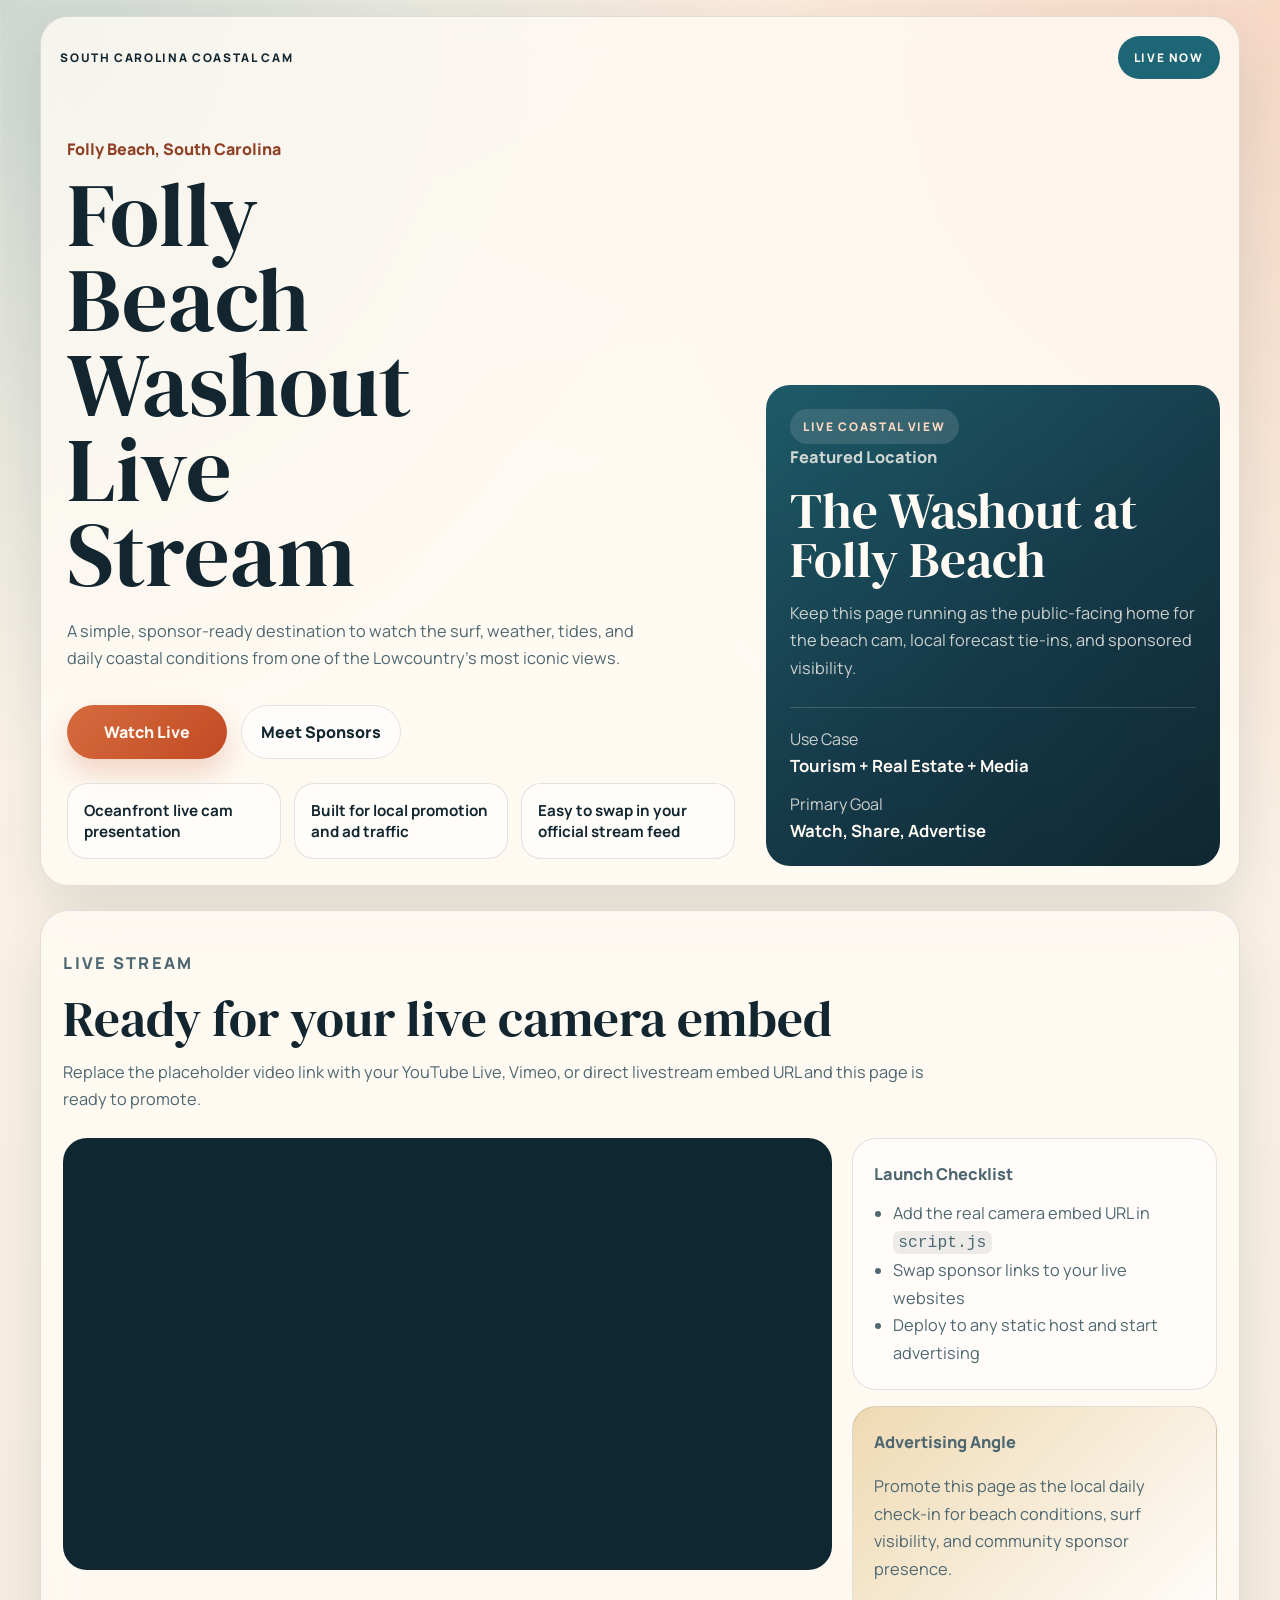
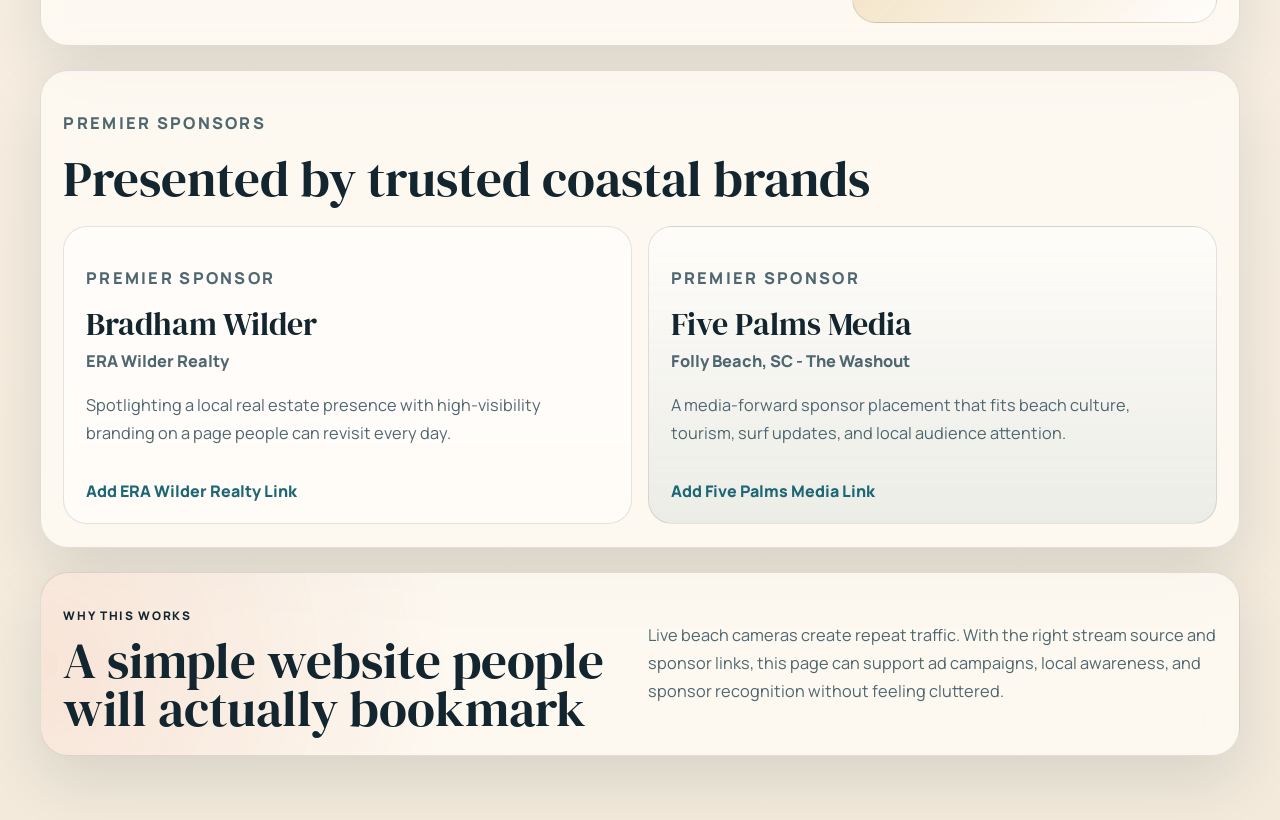
==== index.html @ bf9e6146 "Add files via upload" ====
<!DOCTYPE html>
<html lang="en">
  <head>
    <meta charset="UTF-8" />
    <meta name="viewport" content="width=device-width, initial-scale=1.0" />
    <title>Folly Beach Washout Live</title>
    <meta
      name="description"
      content="Watch Folly Beach at The Washout live in South Carolina with premier sponsorship from Bradham Wilder at ERA Wilder Realty and Five Palms Media."
    />
    <link rel="preconnect" href="https://fonts.googleapis.com" />
    <link rel="preconnect" href="https://fonts.gstatic.com" crossorigin />
    <link
      href="https://fonts.googleapis.com/css2?family=DM+Serif+Display:ital@0;1&family=Manrope:wght@400;500;600;700;800&display=swap"
      rel="stylesheet"
    />
    <link rel="stylesheet" href="./styles.css" />
  </head>
  <body>
    <div class="site-shell">
      <header class="hero">
        <nav class="topbar">
          <div class="eyebrow">South Carolina Coastal Cam</div>
          <a class="status-pill" href="#live-stream">Live Now</a>
        </nav>

        <div class="hero-grid">
          <section class="hero-copy">
            <p class="kicker">Folly Beach, South Carolina</p>
            <h1>Folly Beach Washout Live Stream</h1>
            <p class="lead">
              A simple, sponsor-ready destination to watch the surf, weather,
              tides, and daily coastal conditions from one of the Lowcountry's
              most iconic views.
            </p>

            <div class="hero-actions">
              <a class="button button-primary" href="#live-stream">Watch Live</a>
              <a class="button button-secondary" href="#sponsors">Meet Sponsors</a>
            </div>

            <ul class="signal-list" aria-label="Highlights">
              <li>Oceanfront live cam presentation</li>
              <li>Built for local promotion and ad traffic</li>
              <li>Easy to swap in your official stream feed</li>
            </ul>
          </section>

          <aside class="hero-card">
            <div class="live-badge">Live Coastal View</div>
            <p class="card-label">Featured Location</p>
            <h2>The Washout at Folly Beach</h2>
            <p>
              Keep this page running as the public-facing home for the beach cam,
              local forecast tie-ins, and sponsored visibility.
            </p>
            <div class="card-metrics">
              <div>
                <span>Use Case</span>
                <strong>Tourism + Real Estate + Media</strong>
              </div>
              <div>
                <span>Primary Goal</span>
                <strong>Watch, Share, Advertise</strong>
              </div>
            </div>
          </aside>
        </div>
      </header>

      <main>
        <section class="stream-section" id="live-stream">
          <div class="section-heading">
            <p class="section-tag">Live Stream</p>
            <h2>Ready for your live camera embed</h2>
            <p>
              Replace the placeholder video link with your YouTube Live, Vimeo,
              or direct livestream embed URL and this page is ready to promote.
            </p>
          </div>

          <div class="stream-layout">
            <div class="stream-frame">
              <iframe
                id="streamEmbed"
                title="Folly Beach Washout livestream"
                src="https://www.youtube.com/embed/jfKfPfyJRdk?si=7FfP0r8vQ7IB5rYV"
                allow="accelerometer; autoplay; clipboard-write; encrypted-media; gyroscope; picture-in-picture; web-share"
                allowfullscreen
              ></iframe>
            </div>

            <div class="stream-panel">
              <div class="stream-panel-card">
                <p class="panel-title">Launch Checklist</p>
                <ul>
                  <li>Add the real camera embed URL in <code>script.js</code></li>
                  <li>Swap sponsor links to your live websites</li>
                  <li>Deploy to any static host and start advertising</li>
                </ul>
              </div>

              <div class="stream-panel-card accent">
                <p class="panel-title">Advertising Angle</p>
                <p>
                  Promote this page as the local daily check-in for beach
                  conditions, surf visibility, and community sponsor presence.
                </p>
              </div>
            </div>
          </div>
        </section>

        <section class="sponsors-section" id="sponsors">
          <div class="section-heading">
            <p class="section-tag">Premier Sponsors</p>
            <h2>Presented by trusted coastal brands</h2>
          </div>

          <div class="sponsor-grid">
            <article class="sponsor-card">
              <p class="sponsor-role">Premier Sponsor</p>
              <h3>Bradham Wilder</h3>
              <p class="sponsor-subtitle">ERA Wilder Realty</p>
              <p>
                Spotlighting a local real estate presence with high-visibility
                branding on a page people can revisit every day.
              </p>
              <a href="#" data-sponsor-link="era">Add ERA Wilder Realty Link</a>
            </article>

            <article class="sponsor-card sponsor-card-alt">
              <p class="sponsor-role">Premier Sponsor</p>
              <h3>Five Palms Media</h3>
              <p class="sponsor-subtitle">Folly Beach, SC - The Washout</p>
              <p>
                A media-forward sponsor placement that fits beach culture,
                tourism, surf updates, and local audience attention.
              </p>
              <a href="#" data-sponsor-link="five-palms">Add Five Palms Media Link</a>
            </article>
          </div>
        </section>

        <section class="promo-strip">
          <div>
            <p class="section-tag">Why This Works</p>
            <h2>A simple website people will actually bookmark</h2>
          </div>
          <div class="promo-copy">
            <p>
              Live beach cameras create repeat traffic. With the right stream
              source and sponsor links, this page can support ad campaigns,
              local awareness, and sponsor recognition without feeling cluttered.
            </p>
          </div>
        </section>
      </main>
    </div>

    <script src="./script.js"></script>
  </body>
</html>
---- styles.css ----
:root {
  --bg: #f7efe3;
  --surface: rgba(255, 251, 245, 0.78);
  --surface-strong: #fffaf3;
  --ink: #13262f;
  --muted: #4e6770;
  --accent: #d66c3f;
  --accent-deep: #8f3f24;
  --teal: #1d6676;
  --sand: #e6c891;
  --line: rgba(19, 38, 47, 0.12);
  --shadow: 0 24px 60px rgba(19, 38, 47, 0.12);
}

* {
  box-sizing: border-box;
}

html {
  scroll-behavior: smooth;
}

body {
  margin: 0;
  min-height: 100vh;
  font-family: "Manrope", sans-serif;
  color: var(--ink);
  background:
    radial-gradient(circle at top left, rgba(29, 102, 118, 0.22), transparent 28%),
    radial-gradient(circle at top right, rgba(214, 108, 63, 0.22), transparent 32%),
    linear-gradient(180deg, #fff7eb 0%, #f3eadc 100%);
}

body::before {
  content: "";
  position: fixed;
  inset: 0;
  pointer-events: none;
  background-image: linear-gradient(rgba(255, 255, 255, 0.18) 1px, transparent 1px),
    linear-gradient(90deg, rgba(255, 255, 255, 0.18) 1px, transparent 1px);
  background-size: 48px 48px;
  mask-image: linear-gradient(180deg, rgba(0, 0, 0, 0.5), transparent 90%);
}

.site-shell {
  width: min(1200px, calc(100% - 2rem));
  margin: 0 auto;
  padding: 1rem 0 4rem;
}

.hero,
.stream-section,
.sponsors-section,
.promo-strip {
  position: relative;
  overflow: hidden;
  border: 1px solid var(--line);
  border-radius: 28px;
  background: var(--surface);
  backdrop-filter: blur(14px);
  box-shadow: var(--shadow);
}

.hero {
  padding: 1.2rem;
}

.topbar {
  display: flex;
  justify-content: space-between;
  align-items: center;
  margin-bottom: 2.5rem;
}

.eyebrow,
.status-pill,
.section-tag,
.live-badge,
.sponsor-role {
  text-transform: uppercase;
  letter-spacing: 0.14em;
  font-size: 0.74rem;
  font-weight: 800;
}

.status-pill,
.button,
.sponsor-card a {
  transition: transform 180ms ease, box-shadow 180ms ease, background-color 180ms ease;
}

.status-pill {
  text-decoration: none;
  color: var(--surface-strong);
  background: var(--teal);
  padding: 0.8rem 1rem;
  border-radius: 999px;
}

.status-pill:hover,
.button:hover,
.sponsor-card a:hover {
  transform: translateY(-2px);
}

.hero-grid {
  display: grid;
  grid-template-columns: 1.5fr 1fr;
  gap: 1.5rem;
}

.hero-copy,
.hero-card,
.stream-panel-card,
.sponsor-card {
  border-radius: 24px;
}

.hero-copy {
  padding: 1.2rem 0.4rem 0.4rem;
}

.kicker,
.card-label,
.panel-title {
  margin: 0 0 0.75rem;
  color: var(--accent-deep);
  font-weight: 800;
}

h1,
h2,
h3 {
  margin: 0;
  font-family: "DM Serif Display", serif;
  line-height: 0.95;
  font-weight: 400;
}

h1 {
  font-size: clamp(3.2rem, 7vw, 6.3rem);
  max-width: 10ch;
}

h2 {
  font-size: clamp(2.2rem, 4vw, 3.5rem);
}

h3 {
  font-size: 2rem;
}

.lead,
.section-heading p,
.hero-card p,
.sponsor-card p,
.promo-copy p,
.stream-panel-card p,
.stream-panel-card li {
  color: var(--muted);
  font-size: 1.02rem;
  line-height: 1.7;
}

.lead {
  max-width: 60ch;
  margin: 1.25rem 0 0;
}

.hero-actions {
  display: flex;
  flex-wrap: wrap;
  gap: 0.9rem;
  margin: 2rem 0 1.5rem;
}

.button {
  display: inline-flex;
  align-items: center;
  justify-content: center;
  min-width: 160px;
  padding: 0.95rem 1.2rem;
  border-radius: 999px;
  text-decoration: none;
  font-weight: 800;
}

.button-primary {
  color: var(--surface-strong);
  background: linear-gradient(135deg, var(--accent), #c24a22);
  box-shadow: 0 14px 28px rgba(194, 74, 34, 0.22);
}

.button-secondary {
  color: var(--ink);
  background: rgba(255, 255, 255, 0.66);
  border: 1px solid var(--line);
}

.signal-list {
  display: grid;
  grid-template-columns: repeat(3, minmax(0, 1fr));
  gap: 0.8rem;
  padding: 0;
  margin: 0;
  list-style: none;
}

.signal-list li {
  padding: 1rem;
  background: rgba(255, 255, 255, 0.56);
  border: 1px solid var(--line);
  border-radius: 20px;
  font-size: 0.95rem;
  font-weight: 700;
}

.hero-card {
  padding: 1.5rem;
  align-self: end;
  color: var(--surface-strong);
  background:
    linear-gradient(180deg, rgba(19, 38, 47, 0.08), rgba(19, 38, 47, 0.16)),
    linear-gradient(140deg, #1f5f6d 0%, #163d4d 52%, #0f2731 100%);
}

.live-badge {
  display: inline-flex;
  padding: 0.55rem 0.85rem;
  border-radius: 999px;
  background: rgba(255, 255, 255, 0.12);
  color: #ffd9c2;
}

.hero-card .card-label,
.hero-card p,
.hero-card span {
  color: rgba(255, 250, 243, 0.78);
}

.hero-card h2 {
  margin-top: 0.9rem;
}

.card-metrics {
  display: grid;
  gap: 1rem;
  margin-top: 1.5rem;
  padding-top: 1.25rem;
  border-top: 1px solid rgba(255, 255, 255, 0.16);
}

.card-metrics span,
.card-metrics strong {
  display: block;
}

.card-metrics strong {
  margin-top: 0.25rem;
  font-size: 1.05rem;
  color: #fffaf3;
}

.stream-section,
.sponsors-section,
.promo-strip {
  margin-top: 1.5rem;
  padding: 1.4rem;
}

.section-heading {
  max-width: 55rem;
  margin-bottom: 1.5rem;
}

.stream-layout {
  display: grid;
  grid-template-columns: minmax(0, 2fr) minmax(280px, 0.95fr);
  gap: 1.25rem;
  align-items: start;
}

.stream-frame {
  aspect-ratio: 16 / 9;
  border-radius: 24px;
  overflow: hidden;
  border: 1px solid var(--line);
  background: #0f2731;
}

.stream-frame iframe {
  width: 100%;
  height: 100%;
  border: 0;
}

.stream-panel {
  display: grid;
  gap: 1rem;
}

.stream-panel-card,
.sponsor-card {
  padding: 1.35rem;
  background: rgba(255, 255, 255, 0.6);
  border: 1px solid var(--line);
}

.stream-panel-card.accent {
  background: linear-gradient(135deg, rgba(230, 200, 145, 0.65), rgba(255, 255, 255, 0.74));
}

.stream-panel-card ul {
  margin: 0;
  padding-left: 1.15rem;
}

.sponsor-grid {
  display: grid;
  grid-template-columns: repeat(2, minmax(0, 1fr));
  gap: 1rem;
}

.sponsor-card-alt {
  background: linear-gradient(180deg, rgba(255, 255, 255, 0.62), rgba(29, 102, 118, 0.08));
}

.sponsor-subtitle {
  margin: 0.5rem 0 0.9rem;
  font-weight: 800;
  color: var(--accent-deep);
}

.sponsor-card a {
  display: inline-flex;
  margin-top: 1rem;
  color: var(--teal);
  text-decoration: none;
  font-weight: 800;
}

.promo-strip {
  display: grid;
  grid-template-columns: 1fr 1fr;
  gap: 1rem;
  align-items: center;
  background:
    radial-gradient(circle at left center, rgba(214, 108, 63, 0.14), transparent 34%),
    rgba(255, 251, 245, 0.78);
}

code {
  padding: 0.1rem 0.35rem;
  border-radius: 0.45rem;
  font-family: ui-monospace, SFMono-Regular, Menlo, Monaco, Consolas, "Liberation Mono", monospace;
  background: rgba(19, 38, 47, 0.08);
}

@media (max-width: 960px) {
  .hero-grid,
  .stream-layout,
  .promo-strip,
  .sponsor-grid,
  .signal-list {
    grid-template-columns: 1fr;
  }

  h1 {
    max-width: 100%;
  }

  .hero-card {
    align-self: stretch;
  }
}

@media (max-width: 640px) {
  .site-shell {
    width: min(100% - 1rem, 1200px);
    padding-bottom: 2rem;
  }

  .hero,
  .stream-section,
  .sponsors-section,
  .promo-strip {
    border-radius: 22px;
    padding: 1rem;
  }

  .topbar {
    align-items: flex-start;
    gap: 1rem;
    flex-direction: column;
  }

  .button {
    width: 100%;
  }
}
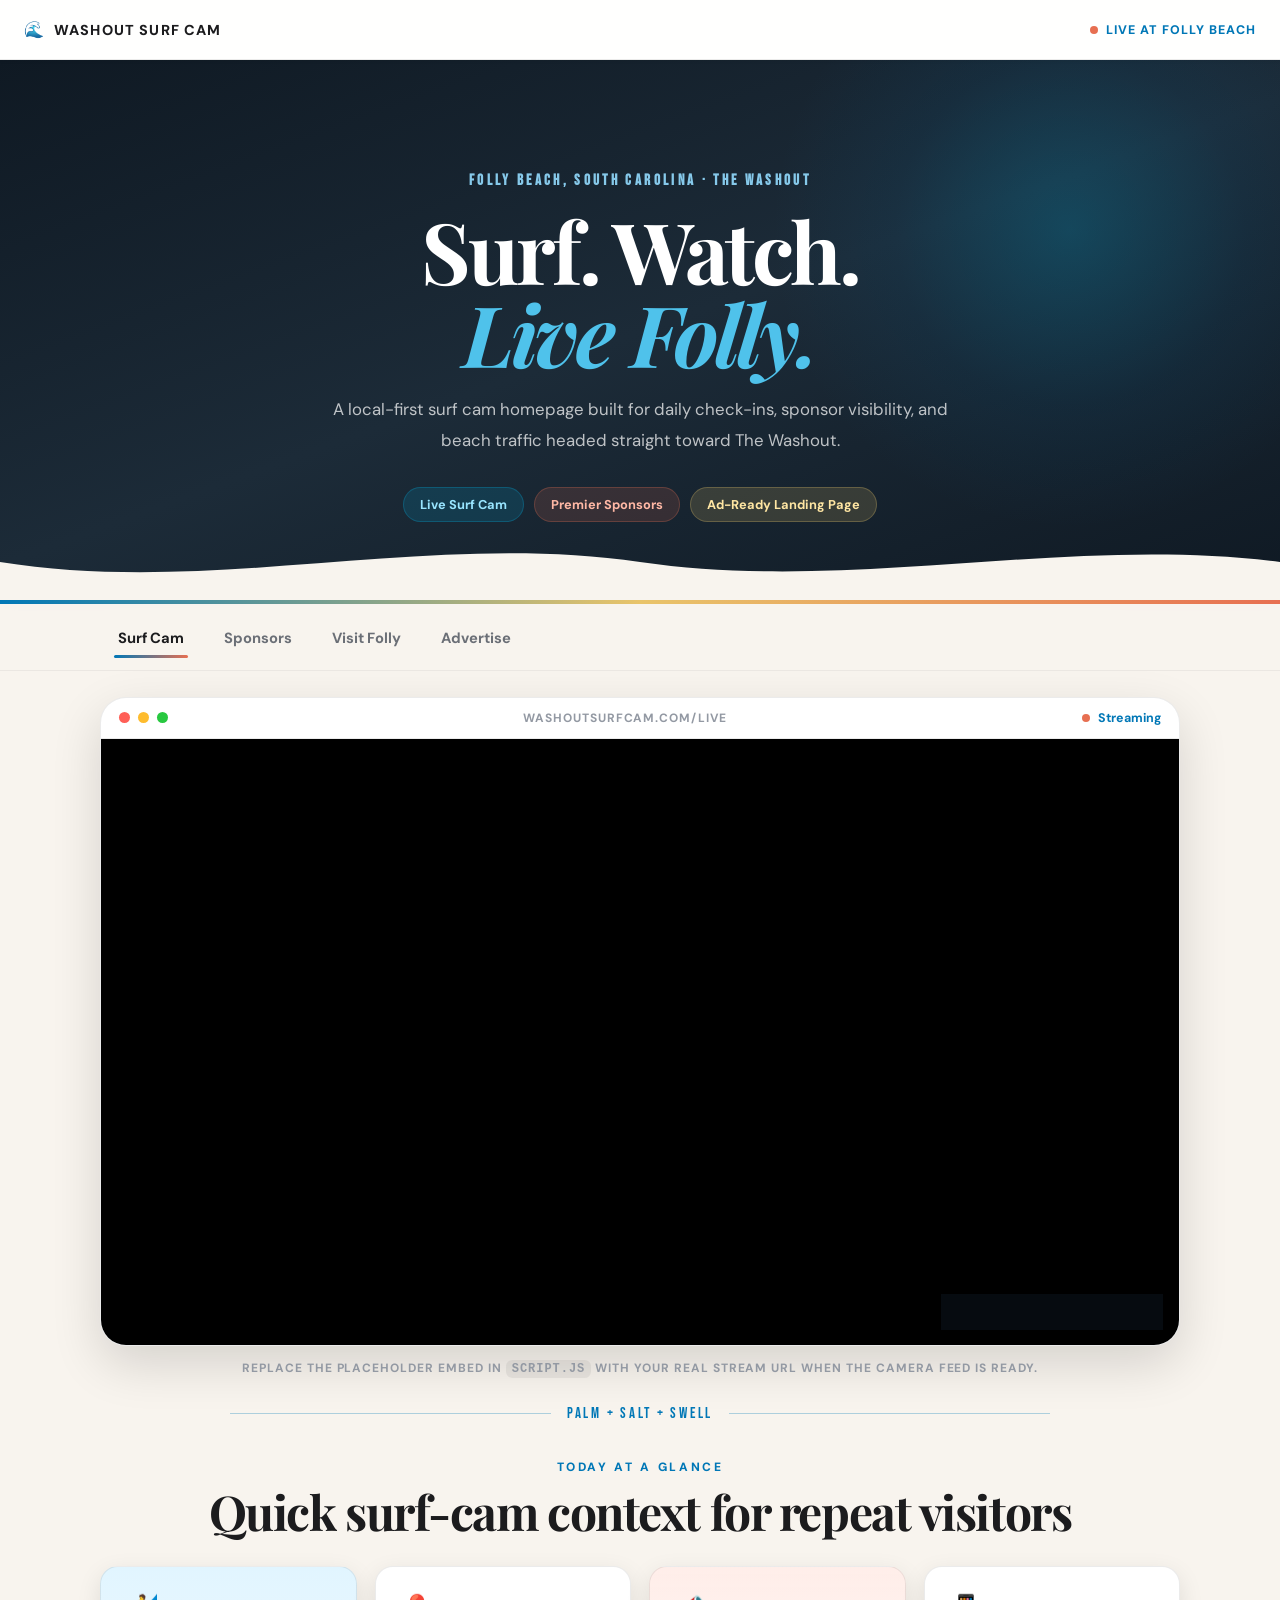
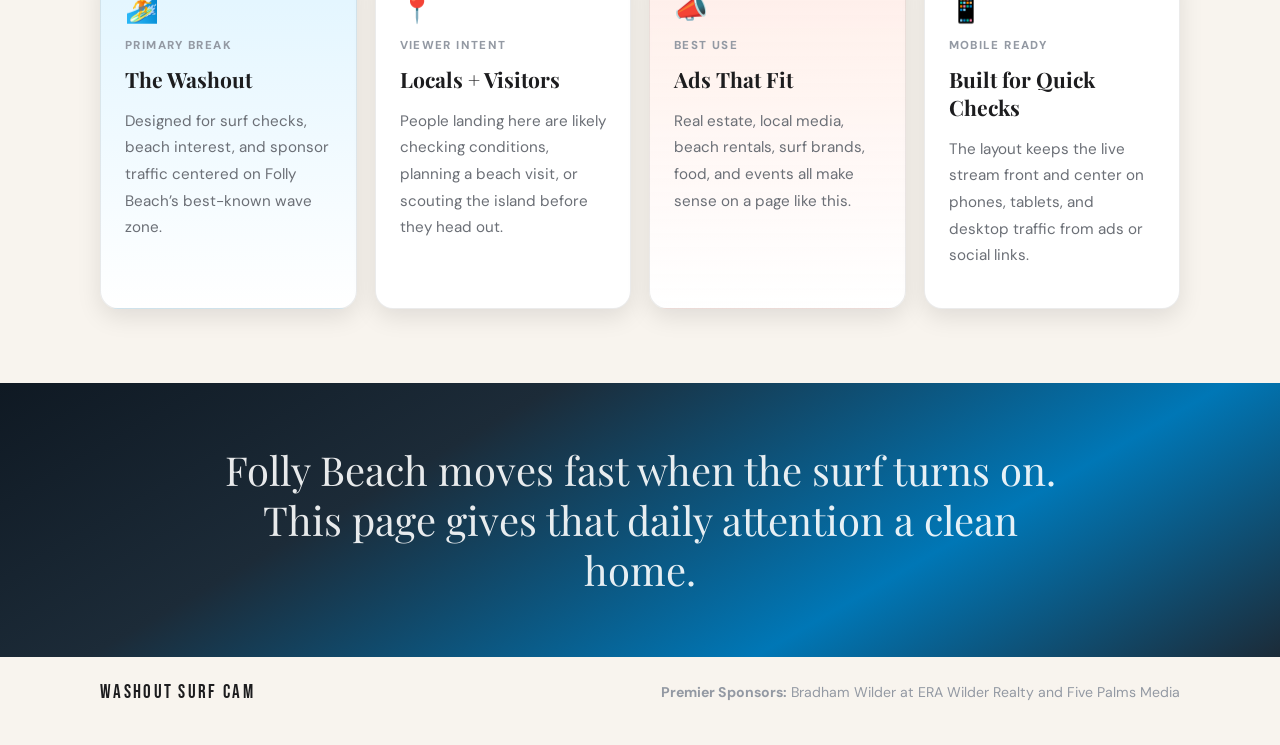
==== commit 628edd19: "Add files via upload" ====
--- a/index.html
+++ b/index.html
@@ -3,160 +3,372 @@
   <head>
     <meta charset="UTF-8" />
     <meta name="viewport" content="width=device-width, initial-scale=1.0" />
-    <title>Folly Beach Washout Live</title>
+    <title>Washout Surf Cam | Folly Beach, SC</title>
     <meta
       name="description"
-      content="Watch Folly Beach at The Washout live in South Carolina with premier sponsorship from Bradham Wilder at ERA Wilder Realty and Five Palms Media."
+      content="Watch Folly Beach at The Washout live with sponsor placement from Bradham Wilder at ERA Wilder Realty and Five Palms Media."
     />
     <link rel="preconnect" href="https://fonts.googleapis.com" />
     <link rel="preconnect" href="https://fonts.gstatic.com" crossorigin />
     <link
-      href="https://fonts.googleapis.com/css2?family=DM+Serif+Display:ital@0;1&family=Manrope:wght@400;500;600;700;800&display=swap"
+      href="https://fonts.googleapis.com/css2?family=Bebas+Neue&family=DM+Sans:wght@400;500;700;800&family=Playfair+Display:wght@600;700;800&display=swap"
       rel="stylesheet"
     />
     <link rel="stylesheet" href="./styles.css" />
   </head>
   <body>
-    <div class="site-shell">
-      <header class="hero">
-        <nav class="topbar">
-          <div class="eyebrow">South Carolina Coastal Cam</div>
-          <a class="status-pill" href="#live-stream">Live Now</a>
-        </nav>
-
-        <div class="hero-grid">
-          <section class="hero-copy">
-            <p class="kicker">Folly Beach, South Carolina</p>
-            <h1>Folly Beach Washout Live Stream</h1>
-            <p class="lead">
-              A simple, sponsor-ready destination to watch the surf, weather,
-              tides, and daily coastal conditions from one of the Lowcountry's
-              most iconic views.
-            </p>
-
-            <div class="hero-actions">
-              <a class="button button-primary" href="#live-stream">Watch Live</a>
-              <a class="button button-secondary" href="#sponsors">Meet Sponsors</a>
-            </div>
-
-            <ul class="signal-list" aria-label="Highlights">
-              <li>Oceanfront live cam presentation</li>
-              <li>Built for local promotion and ad traffic</li>
-              <li>Easy to swap in your official stream feed</li>
-            </ul>
-          </section>
-
-          <aside class="hero-card">
-            <div class="live-badge">Live Coastal View</div>
-            <p class="card-label">Featured Location</p>
-            <h2>The Washout at Folly Beach</h2>
-            <p>
-              Keep this page running as the public-facing home for the beach cam,
-              local forecast tie-ins, and sponsored visibility.
-            </p>
-            <div class="card-metrics">
-              <div>
-                <span>Use Case</span>
-                <strong>Tourism + Real Estate + Media</strong>
-              </div>
-              <div>
-                <span>Primary Goal</span>
-                <strong>Watch, Share, Advertise</strong>
-              </div>
-            </div>
-          </aside>
-        </div>
-      </header>
-
-      <main>
-        <section class="stream-section" id="live-stream">
-          <div class="section-heading">
-            <p class="section-tag">Live Stream</p>
-            <h2>Ready for your live camera embed</h2>
-            <p>
-              Replace the placeholder video link with your YouTube Live, Vimeo,
-              or direct livestream embed URL and this page is ready to promote.
-            </p>
-          </div>
-
-          <div class="stream-layout">
-            <div class="stream-frame">
+    <nav class="site-nav">
+      <a class="nav-brand" href="#top">
+        <span class="nav-brand-icon">🌊</span>
+        <span class="nav-brand-name">Washout Surf Cam</span>
+      </a>
+      <a class="nav-live" href="#surfcam">
+        <span class="nav-dot"></span>
+        <span>Live at Folly Beach</span>
+      </a>
+    </nav>
+
+    <header class="hero" id="top">
+      <p class="hero-eyebrow">Folly Beach, South Carolina · The Washout</p>
+      <h1 class="hero-title">
+        Surf. Watch.<br />
+        <em>Live Folly.</em>
+      </h1>
+      <p class="hero-sub">
+        A local-first surf cam homepage built for daily check-ins, sponsor
+        visibility, and beach traffic headed straight toward The Washout.
+      </p>
+      <div class="hero-pills">
+        <span class="pill pill-teal">Live Surf Cam</span>
+        <span class="pill pill-coral">Premier Sponsors</span>
+        <span class="pill pill-gold">Ad-Ready Landing Page</span>
+      </div>
+      <div class="hero-wave"></div>
+    </header>
+
+    <div class="tab-bar-wrap">
+      <div class="tab-bar" id="tabBar">
+        <button class="tab-btn active" data-tab="surfcam">Surf Cam</button>
+        <button class="tab-btn" data-tab="sponsors">Sponsors</button>
+        <button class="tab-btn" data-tab="visit">Visit Folly</button>
+        <button class="tab-btn" data-tab="advertise">Advertise</button>
+      </div>
+    </div>
+
+    <main class="tab-panels">
+      <section class="tab-panel active" data-panel="surfcam" id="surfcam">
+        <section class="stream-section">
+          <div class="stream-card">
+            <div class="stream-chrome">
+              <div class="chrome-dots">
+                <span class="chrome-dot dot-red"></span>
+                <span class="chrome-dot dot-yellow"></span>
+                <span class="chrome-dot dot-green"></span>
+              </div>
+              <div class="chrome-label">washoutsurfcam.com/live</div>
+              <div class="chrome-live">
+                <span class="nav-dot"></span>
+                <span>Streaming</span>
+              </div>
+            </div>
+
+            <div class="stream-viewport">
               <iframe
                 id="streamEmbed"
-                title="Folly Beach Washout livestream"
+                title="Washout Surf Cam livestream"
                 src="https://www.youtube.com/embed/jfKfPfyJRdk?si=7FfP0r8vQ7IB5rYV"
                 allow="accelerometer; autoplay; clipboard-write; encrypted-media; gyroscope; picture-in-picture; web-share"
                 allowfullscreen
               ></iframe>
-            </div>
-
-            <div class="stream-panel">
-              <div class="stream-panel-card">
-                <p class="panel-title">Launch Checklist</p>
-                <ul>
-                  <li>Add the real camera embed URL in <code>script.js</code></li>
-                  <li>Swap sponsor links to your live websites</li>
-                  <li>Deploy to any static host and start advertising</li>
-                </ul>
-              </div>
-
-              <div class="stream-panel-card accent">
-                <p class="panel-title">Advertising Angle</p>
-                <p>
-                  Promote this page as the local daily check-in for beach
-                  conditions, surf visibility, and community sponsor presence.
-                </p>
-              </div>
-            </div>
-          </div>
-        </section>
-
-        <section class="sponsors-section" id="sponsors">
-          <div class="section-heading">
-            <p class="section-tag">Premier Sponsors</p>
-            <h2>Presented by trusted coastal brands</h2>
-          </div>
-
-          <div class="sponsor-grid">
-            <article class="sponsor-card">
-              <p class="sponsor-role">Premier Sponsor</p>
-              <h3>Bradham Wilder</h3>
-              <p class="sponsor-subtitle">ERA Wilder Realty</p>
-              <p>
-                Spotlighting a local real estate presence with high-visibility
-                branding on a page people can revisit every day.
-              </p>
-              <a href="#" data-sponsor-link="era">Add ERA Wilder Realty Link</a>
-            </article>
-
-            <article class="sponsor-card sponsor-card-alt">
-              <p class="sponsor-role">Premier Sponsor</p>
-              <h3>Five Palms Media</h3>
-              <p class="sponsor-subtitle">Folly Beach, SC - The Washout</p>
-              <p>
-                A media-forward sponsor placement that fits beach culture,
-                tourism, surf updates, and local audience attention.
-              </p>
-              <a href="#" data-sponsor-link="five-palms">Add Five Palms Media Link</a>
-            </article>
-          </div>
-        </section>
-
-        <section class="promo-strip">
-          <div>
-            <p class="section-tag">Why This Works</p>
-            <h2>A simple website people will actually bookmark</h2>
-          </div>
-          <div class="promo-copy">
-            <p>
-              Live beach cameras create repeat traffic. With the right stream
-              source and sponsor links, this page can support ad campaigns,
-              local awareness, and sponsor recognition without feeling cluttered.
+              <div class="stream-overlay">
+                <div class="stream-badge">The Washout · Folly Beach, SC</div>
+              </div>
+            </div>
+          </div>
+          <p class="stream-caption">
+            Replace the placeholder embed in <code>script.js</code> with your
+            real stream URL when the camera feed is ready.
+          </p>
+        </section>
+
+        <div class="section-break">Palm + Salt + Swell</div>
+
+        <section class="conditions-section">
+          <div class="section-header">
+            <div class="section-eyebrow">Today at a Glance</div>
+            <h2 class="section-title">
+              Quick surf-cam context for repeat visitors
+            </h2>
+          </div>
+
+          <div class="conditions-grid">
+            <article class="condition-card highlight-teal">
+              <span class="condition-icon">🏄</span>
+              <p class="condition-label">Primary Break</p>
+              <h3>The Washout</h3>
+              <p class="condition-copy">
+                Designed for surf checks, beach interest, and sponsor traffic
+                centered on Folly Beach’s best-known wave zone.
+              </p>
+            </article>
+
+            <article class="condition-card">
+              <span class="condition-icon">📍</span>
+              <p class="condition-label">Viewer Intent</p>
+              <h3>Locals + Visitors</h3>
+              <p class="condition-copy">
+                People landing here are likely checking conditions, planning a
+                beach visit, or scouting the island before they head out.
+              </p>
+            </article>
+
+            <article class="condition-card highlight-coral">
+              <span class="condition-icon">📣</span>
+              <p class="condition-label">Best Use</p>
+              <h3>Ads That Fit</h3>
+              <p class="condition-copy">
+                Real estate, local media, beach rentals, surf brands, food, and
+                events all make sense on a page like this.
+              </p>
+            </article>
+
+            <article class="condition-card">
+              <span class="condition-icon">📱</span>
+              <p class="condition-label">Mobile Ready</p>
+              <h3>Built for Quick Checks</h3>
+              <p class="condition-copy">
+                The layout keeps the live stream front and center on phones,
+                tablets, and desktop traffic from ads or social links.
+              </p>
+            </article>
+          </div>
+        </section>
+      </section>
+
+      <section class="tab-panel" data-panel="sponsors" id="sponsors">
+        <section class="sponsors-section">
+          <div class="section-header">
+            <div class="section-eyebrow">Premier Sponsors</div>
+            <h2 class="section-title">
+              Backed by coastal brands with local reach
+              <span>Positioned for daily views and repeat exposure.</span>
+            </h2>
+          </div>
+
+          <div class="sponsors-grid">
+            <article class="sponsor-card card-realty" data-icon="⌂">
+              <div class="sponsor-badge badge-teal">Premier Sponsor</div>
+              <span class="sponsor-icon">🏡</span>
+              <h3 class="sponsor-name">Bradham Wilder</h3>
+              <p class="sponsor-company">ERA Wilder Realty</p>
+              <div class="sponsor-rule"></div>
+              <p class="sponsor-detail">
+                High-visibility sponsor placement for a trusted real estate
+                brand serving clients who care about the coast, lifestyle, and
+                location.
+              </p>
+              <a class="sponsor-link" href="#" data-sponsor-link="era"
+                >Add ERA Wilder Realty Link</a
+              >
+            </article>
+
+            <article class="sponsor-card card-media" data-icon="◈">
+              <div class="sponsor-badge badge-coral">Premier Sponsor</div>
+              <span class="sponsor-icon">🎥</span>
+              <h3 class="sponsor-name">Five Palms Media</h3>
+              <p class="sponsor-company">Folly Beach, SC · The Washout</p>
+              <div class="sponsor-rule"></div>
+              <p class="sponsor-detail">
+                A natural fit for surf content, island storytelling, branded
+                media, event coverage, and growth around a destination cam.
+              </p>
+              <a class="sponsor-link" href="#" data-sponsor-link="five-palms"
+                >Add Five Palms Media Link</a
+              >
+            </article>
+          </div>
+
+          <div class="banner-shell">
+            <div class="banner-track" id="adTrack">
+              <div class="banner-slide">
+                <strong>Premier Exposure</strong>
+                <span>Top-of-page visibility beside the live camera feed.</span>
+              </div>
+              <div class="banner-slide">
+                <strong>Folly Beach Audience</strong>
+                <span>Catch visitors already thinking about surf and travel.</span>
+              </div>
+              <div class="banner-slide">
+                <strong>Simple Call To Action</strong>
+                <span>Direct clicks to listings, bookings, events, or media.</span>
+              </div>
+            </div>
+            <div class="banner-dots">
+              <button class="banner-dot active" data-banner-dot="0" aria-label="Show slide 1"></button>
+              <button class="banner-dot" data-banner-dot="1" aria-label="Show slide 2"></button>
+              <button class="banner-dot" data-banner-dot="2" aria-label="Show slide 3"></button>
+            </div>
+          </div>
+        </section>
+      </section>
+
+      <section class="tab-panel" data-panel="visit" id="visit">
+        <section class="visit-section">
+          <div class="section-header">
+            <div class="section-eyebrow">Visit Folly</div>
+            <h2 class="section-title">
+              Build the site around the place, not just the camera
+            </h2>
+          </div>
+
+          <div class="visit-grid">
+            <article class="visit-card">
+              <p class="visit-kicker">Surf Culture</p>
+              <h3>Why The Washout matters</h3>
+              <p>
+                The Washout is one of Folly Beach’s most recognizable surf
+                spots, which gives this site a real reason to be revisited by
+                surfers, visitors, and locals alike.
+              </p>
+            </article>
+
+            <article class="visit-card">
+              <p class="visit-kicker">Traffic Flow</p>
+              <h3>Best for quick planning</h3>
+              <p>
+                Beachgoers often want one fast answer: what does it look like
+                right now? This layout makes the stream the first thing they
+                see, then supports it with local context.
+              </p>
+            </article>
+
+            <article class="visit-card">
+              <p class="visit-kicker">Expansion Ready</p>
+              <h3>Add guides over time</h3>
+              <p>
+                You can later layer in parking tips, surf reports, tide data,
+                sponsor offers, event promos, and featured businesses without
+                redesigning the whole page.
+              </p>
+            </article>
+          </div>
+        </section>
+      </section>
+
+      <section class="tab-panel" data-panel="advertise" id="advertise">
+        <section class="why-section">
+          <div class="section-header">
+            <div class="section-eyebrow">Why It Works</div>
+            <h2 class="section-title">High-intent local traffic with room to grow</h2>
+          </div>
+
+          <div class="why-grid">
+            <article class="why-card">
+              <div class="why-icon">🎯</div>
+              <h3>Hyper-local audience</h3>
+              <p>
+                Visitors checking a surf cam are already interested in the
+                destination and likely to act on nearby businesses or services.
+              </p>
+            </article>
+            <article class="why-card">
+              <div class="why-icon">📈</div>
+              <h3>Repeat traffic</h3>
+              <p>
+                Conditions change all day, which makes this the kind of site
+                people check more than once instead of visiting only once.
+              </p>
+            </article>
+            <article class="why-card">
+              <div class="why-icon">📱</div>
+              <h3>Mobile friendly</h3>
+              <p>
+                Perfect for social, search, and ad traffic from people checking
+                the water while already on the move.
+              </p>
+            </article>
+            <article class="why-card">
+              <div class="why-icon">🔄</div>
+              <h3>Sponsor rotation</h3>
+              <p>
+                The page can support rotating banner slots, spotlight cards, or
+                direct sponsor calls to action as traffic grows.
+              </p>
+            </article>
+          </div>
+        </section>
+
+        <section class="pricing-section">
+          <div class="section-header">
+            <div class="section-eyebrow">Sponsorship Tiers</div>
+            <h2 class="section-title">Simple packages you can sell</h2>
+          </div>
+
+          <div class="pricing-grid">
+            <article class="pricing-card featured">
+              <div class="pricing-tier">Premier Sponsor</div>
+              <div class="pricing-price">$299<span>/mo</span></div>
+              <ul class="pricing-features">
+                <li>Top sponsor card placement</li>
+                <li>Featured branding near the stream</li>
+                <li>Direct click-through call to action</li>
+              </ul>
+            </article>
+            <article class="pricing-card">
+              <div class="pricing-tier">Community Partner</div>
+              <div class="pricing-price">$149<span>/mo</span></div>
+              <ul class="pricing-features">
+                <li>Mid-page sponsor presence</li>
+                <li>Business link and short description</li>
+                <li>Great fit for local hospitality brands</li>
+              </ul>
+            </article>
+            <article class="pricing-card">
+              <div class="pricing-tier">Banner Spotlight</div>
+              <div class="pricing-price">$79<span>/mo</span></div>
+              <ul class="pricing-features">
+                <li>Rotating banner visibility</li>
+                <li>Tap-to-visit support</li>
+                <li>Simple low-friction placement</li>
+              </ul>
+            </article>
+          </div>
+        </section>
+
+        <section class="contact-section">
+          <div class="contact-inner">
+            <h2 class="contact-title">Ready to advertise on the Washout Surf Cam?</h2>
+            <p class="contact-sub">
+              Use this section for sponsor outreach, media inquiries, or launch
+              conversations once the live camera feed is connected.
             </p>
-          </div>
-        </section>
-      </main>
-    </div>
+            <div class="contact-btns">
+              <a class="contact-btn-primary" href="mailto:bradham.wilder@gmail.com"
+                >Email Bradham Wilder</a
+              >
+              <a class="contact-btn-secondary" href="tel:+18033094709"
+                >Call 803-309-4709</a
+              >
+            </div>
+          </div>
+        </section>
+      </section>
+    </main>
+
+    <section class="mood-strip">
+      <p>
+        Folly Beach moves fast when the surf turns on. This page gives that
+        daily attention a clean home.
+      </p>
+    </section>
+
+    <footer class="site-footer">
+      <div class="footer-brand">Washout Surf Cam</div>
+      <div class="footer-sponsors">
+        <strong>Premier Sponsors:</strong> Bradham Wilder at ERA Wilder Realty
+        and Five Palms Media
+      </div>
+    </footer>
 
     <script src="./script.js"></script>
   </body>
--- a/styles.css
+++ b/styles.css
@@ -1,18 +1,30 @@
 :root {
-  --bg: #f7efe3;
-  --surface: rgba(255, 251, 245, 0.78);
-  --surface-strong: #fffaf3;
-  --ink: #13262f;
-  --muted: #4e6770;
-  --accent: #d66c3f;
-  --accent-deep: #8f3f24;
-  --teal: #1d6676;
-  --sand: #e6c891;
-  --line: rgba(19, 38, 47, 0.12);
-  --shadow: 0 24px 60px rgba(19, 38, 47, 0.12);
-}
-
-* {
+  --teal: #0077b6;
+  --teal-light: #00a6d6;
+  --teal-pale: #e1f5ff;
+  --coral: #e76f51;
+  --coral-pale: rgba(231, 111, 81, 0.08);
+  --gold: #e9c46a;
+  --sand: #f8f4ee;
+  --sand-dark: #e8dfd1;
+  --ink: #1c1c1e;
+  --ink-soft: #6b6f76;
+  --ink-faint: #9399a3;
+  --white: #ffffff;
+  --dark: #0f1923;
+  --dark-mid: #1c2b38;
+  --line: rgba(0, 0, 0, 0.08);
+  --shadow-sm: 0 1px 4px rgba(0, 0, 0, 0.1);
+  --shadow-md: 0 8px 24px rgba(0, 0, 0, 0.1);
+  --shadow-lg: 0 18px 50px rgba(0, 0, 0, 0.14);
+  --radius-md: 12px;
+  --radius-lg: 18px;
+  --radius-xl: 26px;
+}
+
+*,
+*::before,
+*::after {
   box-sizing: border-box;
 }
 
@@ -22,379 +34,885 @@
 
 body {
   margin: 0;
-  min-height: 100vh;
-  font-family: "Manrope", sans-serif;
+  font-family: "DM Sans", sans-serif;
   color: var(--ink);
-  background:
-    radial-gradient(circle at top left, rgba(29, 102, 118, 0.22), transparent 28%),
-    radial-gradient(circle at top right, rgba(214, 108, 63, 0.22), transparent 32%),
-    linear-gradient(180deg, #fff7eb 0%, #f3eadc 100%);
-}
-
-body::before {
-  content: "";
-  position: fixed;
-  inset: 0;
-  pointer-events: none;
-  background-image: linear-gradient(rgba(255, 255, 255, 0.18) 1px, transparent 1px),
-    linear-gradient(90deg, rgba(255, 255, 255, 0.18) 1px, transparent 1px);
-  background-size: 48px 48px;
-  mask-image: linear-gradient(180deg, rgba(0, 0, 0, 0.5), transparent 90%);
-}
-
-.site-shell {
-  width: min(1200px, calc(100% - 2rem));
-  margin: 0 auto;
-  padding: 1rem 0 4rem;
-}
-
-.hero,
-.stream-section,
-.sponsors-section,
-.promo-strip {
-  position: relative;
-  overflow: hidden;
-  border: 1px solid var(--line);
-  border-radius: 28px;
-  background: var(--surface);
-  backdrop-filter: blur(14px);
-  box-shadow: var(--shadow);
-}
-
-.hero {
-  padding: 1.2rem;
-}
-
-.topbar {
-  display: flex;
-  justify-content: space-between;
-  align-items: center;
-  margin-bottom: 2.5rem;
-}
-
-.eyebrow,
-.status-pill,
-.section-tag,
-.live-badge,
-.sponsor-role {
-  text-transform: uppercase;
-  letter-spacing: 0.14em;
-  font-size: 0.74rem;
-  font-weight: 800;
-}
-
-.status-pill,
-.button,
-.sponsor-card a {
-  transition: transform 180ms ease, box-shadow 180ms ease, background-color 180ms ease;
-}
-
-.status-pill {
-  text-decoration: none;
-  color: var(--surface-strong);
-  background: var(--teal);
-  padding: 0.8rem 1rem;
-  border-radius: 999px;
-}
-
-.status-pill:hover,
-.button:hover,
-.sponsor-card a:hover {
-  transform: translateY(-2px);
-}
-
-.hero-grid {
-  display: grid;
-  grid-template-columns: 1.5fr 1fr;
-  gap: 1.5rem;
-}
-
-.hero-copy,
-.hero-card,
-.stream-panel-card,
-.sponsor-card {
-  border-radius: 24px;
-}
-
-.hero-copy {
-  padding: 1.2rem 0.4rem 0.4rem;
-}
-
-.kicker,
-.card-label,
-.panel-title {
-  margin: 0 0 0.75rem;
-  color: var(--accent-deep);
-  font-weight: 800;
+  background: var(--sand);
+  -webkit-font-smoothing: antialiased;
 }
 
 h1,
 h2,
 h3 {
   margin: 0;
-  font-family: "DM Serif Display", serif;
-  line-height: 0.95;
-  font-weight: 400;
-}
-
-h1 {
-  font-size: clamp(3.2rem, 7vw, 6.3rem);
-  max-width: 10ch;
-}
-
-h2 {
-  font-size: clamp(2.2rem, 4vw, 3.5rem);
-}
-
-h3 {
-  font-size: 2rem;
-}
-
-.lead,
-.section-heading p,
-.hero-card p,
-.sponsor-card p,
-.promo-copy p,
-.stream-panel-card p,
-.stream-panel-card li {
-  color: var(--muted);
-  font-size: 1.02rem;
+  font-family: "Playfair Display", serif;
+  font-weight: 700;
+}
+
+a,
+button {
+  font: inherit;
+}
+
+button {
+  cursor: pointer;
+  border: 0;
+  background: transparent;
+}
+
+code {
+  padding: 0.12rem 0.38rem;
+  border-radius: 0.4rem;
+  background: rgba(0, 0, 0, 0.06);
+  font-family: ui-monospace, SFMono-Regular, Menlo, Monaco, Consolas, monospace;
+}
+
+.site-nav {
+  position: sticky;
+  top: 0;
+  z-index: 100;
+  display: flex;
+  align-items: center;
+  justify-content: space-between;
+  height: 60px;
+  padding: 0 24px;
+  background: rgba(255, 255, 255, 0.94);
+  backdrop-filter: blur(12px);
+  border-bottom: 1px solid var(--line);
+  box-shadow: 0 1px 4px rgba(0, 0, 0, 0.05);
+}
+
+.nav-brand,
+.nav-live,
+.sponsor-link {
+  text-decoration: none;
+}
+
+.nav-brand {
+  display: inline-flex;
+  align-items: center;
+  gap: 10px;
+  color: var(--ink);
+}
+
+.nav-brand-name {
+  text-transform: uppercase;
+  letter-spacing: 0.08em;
+  font-size: 0.9rem;
+  font-weight: 800;
+}
+
+.nav-live {
+  display: inline-flex;
+  align-items: center;
+  gap: 8px;
+  color: var(--teal);
+  font-size: 0.78rem;
+  font-weight: 800;
+  letter-spacing: 0.08em;
+  text-transform: uppercase;
+}
+
+.nav-dot {
+  width: 8px;
+  height: 8px;
+  border-radius: 50%;
+  background: var(--coral);
+  box-shadow: 0 0 0 0 rgba(231, 111, 81, 0.65);
+  animation: pulse 2s infinite;
+}
+
+@keyframes pulse {
+  0% {
+    box-shadow: 0 0 0 0 rgba(231, 111, 81, 0.5);
+  }
+  70% {
+    box-shadow: 0 0 0 10px rgba(231, 111, 81, 0);
+  }
+  100% {
+    box-shadow: 0 0 0 0 rgba(231, 111, 81, 0);
+  }
+}
+
+.hero {
+  position: relative;
+  overflow: hidden;
+  display: flex;
+  flex-direction: column;
+  align-items: center;
+  justify-content: center;
+  text-align: center;
+  min-height: 500px;
+  padding: 96px 24px 82px;
+  background: linear-gradient(160deg, var(--dark) 0%, var(--dark-mid) 50%, var(--dark) 100%);
+}
+
+.hero::before {
+  content: "";
+  position: absolute;
+  top: -140px;
+  right: -100px;
+  width: 620px;
+  height: 620px;
+  background: radial-gradient(circle, rgba(0, 166, 214, 0.24) 0%, rgba(0, 119, 182, 0.08) 40%, transparent 68%);
+}
+
+.hero::after {
+  content: "";
+  position: absolute;
+  inset: auto 0 0;
+  height: 4px;
+  background: linear-gradient(90deg, var(--teal) 0%, var(--gold) 50%, var(--coral) 100%);
+}
+
+.hero-eyebrow,
+.section-eyebrow,
+.visit-kicker {
+  position: relative;
+  z-index: 1;
+  text-transform: uppercase;
+  letter-spacing: 0.22em;
+  font-size: 0.75rem;
+  font-weight: 800;
+}
+
+.hero-eyebrow {
+  color: rgba(146, 219, 255, 0.9);
+  margin-bottom: 18px;
+  font-family: "Bebas Neue", sans-serif;
+  font-size: 0.95rem;
+}
+
+.hero-title {
+  position: relative;
+  z-index: 1;
+  max-width: 11ch;
+  font-size: clamp(3rem, 8vw, 5.3rem);
+  line-height: 0.98;
+  letter-spacing: -0.04em;
+  color: var(--white);
+}
+
+.hero-title em {
+  color: #4fc2eb;
+  font-style: italic;
+}
+
+.hero-sub {
+  position: relative;
+  z-index: 1;
+  max-width: 620px;
+  margin: 20px auto 32px;
+  font-size: 1.05rem;
+  line-height: 1.8;
+  color: rgba(255, 255, 255, 0.72);
+}
+
+.hero-pills {
+  position: relative;
+  z-index: 1;
+  display: flex;
+  flex-wrap: wrap;
+  justify-content: center;
+  gap: 10px;
+}
+
+.pill {
+  display: inline-flex;
+  align-items: center;
+  padding: 8px 16px;
+  border-radius: 999px;
+  font-size: 0.8rem;
+  font-weight: 700;
+}
+
+.pill-teal {
+  color: #99e5ff;
+  background: rgba(0, 166, 214, 0.16);
+  border: 1px solid rgba(0, 166, 214, 0.28);
+}
+
+.pill-coral {
+  color: #ffb8a5;
+  background: rgba(231, 111, 81, 0.15);
+  border: 1px solid rgba(231, 111, 81, 0.26);
+}
+
+.pill-gold {
+  color: #ffe6a3;
+  background: rgba(233, 196, 106, 0.16);
+  border: 1px solid rgba(233, 196, 106, 0.26);
+}
+
+.hero-wave {
+  position: absolute;
+  left: 0;
+  right: 0;
+  bottom: 3px;
+  height: 78px;
+  background: url("data:image/svg+xml,%3Csvg xmlns='http://www.w3.org/2000/svg' viewBox='0 0 1440 80' preserveAspectRatio='none'%3E%3Cpath d='M0,40 C240,75 480,8 720,40 C960,72 1200,12 1440,40 L1440,80 L0,80Z' fill='%23F8F4EE'/%3E%3C/svg%3E")
+    no-repeat bottom/100%;
+}
+
+.tab-bar-wrap {
+  position: sticky;
+  top: 60px;
+  z-index: 90;
+  background: rgba(248, 244, 238, 0.94);
+  backdrop-filter: blur(8px);
+  border-bottom: 1px solid rgba(0, 0, 0, 0.05);
+}
+
+.tab-bar,
+.stream-section,
+.conditions-section,
+.sponsors-section,
+.visit-section,
+.why-section,
+.pricing-section,
+.contact-section,
+.site-footer {
+  width: min(1080px, calc(100% - 32px));
+  margin: 0 auto;
+}
+
+.tab-bar {
+  display: flex;
+  gap: 4px;
+  overflow-x: auto;
+  padding: 10px 0 8px;
+}
+
+.tab-btn {
+  position: relative;
+  flex: 0 0 auto;
+  padding: 14px 18px;
+  color: var(--ink-soft);
+  font-size: 0.92rem;
+  font-weight: 700;
+}
+
+.tab-btn::after {
+  content: "";
+  position: absolute;
+  left: 14px;
+  right: 14px;
+  bottom: 4px;
+  height: 3px;
+  border-radius: 999px;
+  background: linear-gradient(90deg, var(--teal), var(--coral));
+  transform: scaleX(0);
+  transform-origin: center;
+  transition: transform 180ms ease;
+}
+
+.tab-btn.active {
+  color: var(--ink);
+}
+
+.tab-btn.active::after {
+  transform: scaleX(1);
+}
+
+.tab-panels {
+  padding-bottom: 48px;
+}
+
+.tab-panel {
+  display: none;
+}
+
+.tab-panel.active {
+  display: block;
+}
+
+.stream-section {
+  padding-top: 26px;
+}
+
+.stream-card,
+.condition-card,
+.sponsor-card,
+.visit-card,
+.why-card,
+.pricing-card,
+.contact-inner {
+  background: var(--white);
+  border: 1px solid var(--line);
+  box-shadow: var(--shadow-md);
+}
+
+.stream-card {
+  overflow: hidden;
+  border-radius: var(--radius-xl);
+  box-shadow: var(--shadow-lg);
+}
+
+.stream-chrome {
+  display: flex;
+  align-items: center;
+  justify-content: space-between;
+  gap: 14px;
+  padding: 12px 18px;
+  border-bottom: 1px solid var(--line);
+}
+
+.chrome-dots {
+  display: flex;
+  gap: 8px;
+}
+
+.chrome-dot {
+  width: 11px;
+  height: 11px;
+  border-radius: 50%;
+}
+
+.dot-red {
+  background: #ff5f57;
+}
+
+.dot-yellow {
+  background: #febc2e;
+}
+
+.dot-green {
+  background: #28c840;
+}
+
+.chrome-label,
+.stream-caption,
+.footer-sponsors,
+.condition-label {
+  color: var(--ink-faint);
+}
+
+.chrome-label,
+.stream-caption {
+  letter-spacing: 0.08em;
+  text-transform: uppercase;
+  font-size: 0.75rem;
+  font-weight: 700;
+}
+
+.chrome-live {
+  display: inline-flex;
+  align-items: center;
+  gap: 8px;
+  font-size: 0.78rem;
+  font-weight: 700;
+  color: var(--teal);
+}
+
+.stream-viewport {
+  position: relative;
+  aspect-ratio: 16 / 9;
+  background: #000;
+}
+
+.stream-viewport iframe {
+  position: absolute;
+  inset: 0;
+  width: 100%;
+  height: 100%;
+  border: 0;
+}
+
+.stream-overlay {
+  position: absolute;
+  inset: auto 16px 16px auto;
+  z-index: 2;
+}
+
+.stream-badge {
+  display: inline-flex;
+  align-items: center;
+  padding: 8px 16px;
+  border-radius: 999px;
+  color: var(--white);
+  background: rgba(12, 21, 29, 0.56);
+  border: 1px solid rgba(255, 255, 255, 0.18);
+  backdrop-filter: blur(8px);
+  font-size: 0.8rem;
+  font-weight: 700;
+}
+
+.stream-caption {
+  margin: 14px 0 0;
+  text-align: center;
+}
+
+.section-break {
+  display: flex;
+  align-items: center;
+  justify-content: center;
+  gap: 16px;
+  width: min(820px, calc(100% - 32px));
+  margin: 28px auto;
+  text-align: center;
+  color: var(--teal);
+  font-family: "Bebas Neue", sans-serif;
+  letter-spacing: 0.18em;
+  font-size: 0.95rem;
+}
+
+.section-break::before,
+.section-break::after {
+  content: "";
+  flex: 1;
+  height: 1px;
+  background: rgba(0, 119, 182, 0.3);
+}
+
+.conditions-section,
+.sponsors-section,
+.visit-section,
+.why-section,
+.pricing-section,
+.contact-section {
+  padding: 8px 0 26px;
+}
+
+.section-header {
+  margin-bottom: 28px;
+  text-align: center;
+}
+
+.section-eyebrow {
+  margin-bottom: 10px;
+  color: var(--teal);
+}
+
+.section-title {
+  font-size: clamp(2rem, 4.5vw, 3rem);
+  line-height: 1.1;
+  letter-spacing: -0.03em;
+}
+
+.section-title span {
+  display: block;
+  margin-top: 10px;
+  font-family: "DM Sans", sans-serif;
+  font-size: 1rem;
+  font-weight: 500;
+  color: var(--ink-soft);
+  letter-spacing: 0;
+}
+
+.conditions-grid,
+.sponsors-grid,
+.visit-grid,
+.why-grid,
+.pricing-grid {
+  display: grid;
+  gap: 18px;
+}
+
+.conditions-grid {
+  grid-template-columns: repeat(4, minmax(0, 1fr));
+}
+
+.condition-card {
+  border-radius: var(--radius-lg);
+  padding: 24px;
+}
+
+.condition-card.highlight-teal {
+  background: linear-gradient(180deg, var(--teal-pale), var(--white));
+}
+
+.condition-card.highlight-coral {
+  background: linear-gradient(180deg, rgba(255, 237, 232, 0.9), var(--white));
+}
+
+.condition-icon {
+  display: block;
+  margin-bottom: 12px;
+  font-size: 1.7rem;
+}
+
+.condition-label,
+.pricing-tier {
+  text-transform: uppercase;
+  letter-spacing: 0.12em;
+  font-size: 0.72rem;
+  font-weight: 800;
+}
+
+.condition-card h3,
+.visit-card h3,
+.why-card h3 {
+  font-size: 1.32rem;
+  margin-bottom: 10px;
+}
+
+.condition-copy,
+.sponsor-detail,
+.visit-card p,
+.why-card p,
+.contact-sub,
+.pricing-features li {
+  font-size: 0.95rem;
+  line-height: 1.75;
+  color: var(--ink-soft);
+}
+
+.sponsors-grid {
+  grid-template-columns: repeat(2, minmax(0, 1fr));
+}
+
+.sponsor-card {
+  position: relative;
+  overflow: hidden;
+  border-radius: var(--radius-lg);
+  padding: 34px 30px;
+  transition: transform 180ms ease, box-shadow 180ms ease;
+}
+
+.sponsor-card:hover,
+.pricing-card:hover {
+  transform: translateY(-3px);
+  box-shadow: var(--shadow-lg);
+}
+
+.sponsor-card::before {
+  content: "";
+  position: absolute;
+  left: 0;
+  right: 0;
+  top: 0;
+  height: 4px;
+}
+
+.card-realty::before {
+  background: linear-gradient(90deg, #003f6b, var(--teal), #6cc8ee);
+}
+
+.card-media::before {
+  background: linear-gradient(90deg, var(--coral), var(--gold), #f4a261);
+}
+
+.sponsor-card::after {
+  content: attr(data-icon);
+  position: absolute;
+  right: 14px;
+  bottom: -12px;
+  font-size: 7rem;
+  opacity: 0.04;
+}
+
+.sponsor-badge {
+  display: inline-flex;
+  align-items: center;
+  padding: 5px 12px;
+  margin-bottom: 18px;
+  border-radius: 999px;
+  text-transform: uppercase;
+  letter-spacing: 0.13em;
+  font-size: 0.68rem;
+  font-weight: 800;
+}
+
+.badge-teal {
+  color: var(--teal);
+  background: var(--teal-pale);
+}
+
+.badge-coral {
+  color: var(--coral);
+  background: var(--coral-pale);
+}
+
+.sponsor-icon {
+  display: block;
+  margin-bottom: 14px;
+  font-size: 2.5rem;
+}
+
+.sponsor-name {
+  font-size: 1.45rem;
+  line-height: 1.2;
+}
+
+.sponsor-company {
+  margin: 8px 0 18px;
+  color: var(--teal);
+  font-weight: 700;
+}
+
+.card-media .sponsor-company {
+  color: var(--coral);
+}
+
+.sponsor-rule {
+  width: 34px;
+  height: 2px;
+  margin-bottom: 18px;
+  border-radius: 999px;
+  background: var(--sand-dark);
+}
+
+.sponsor-link,
+.contact-btn-primary,
+.contact-btn-secondary {
+  display: inline-flex;
+  align-items: center;
+  justify-content: center;
+  transition: transform 180ms ease, box-shadow 180ms ease, background-color 180ms ease;
+}
+
+.sponsor-link {
+  margin-top: 18px;
+  color: var(--teal);
+  font-weight: 800;
+}
+
+.card-media .sponsor-link {
+  color: var(--coral);
+}
+
+.banner-shell {
+  margin-top: 26px;
+  padding: 18px 18px 16px;
+  border-radius: var(--radius-lg);
+  background: linear-gradient(135deg, rgba(255, 255, 255, 0.78), rgba(225, 245, 255, 0.88));
+  border: 1px solid var(--line);
+  box-shadow: var(--shadow-sm);
+}
+
+.banner-track {
+  display: flex;
+  width: 100%;
+  transition: transform 240ms ease;
+}
+
+.banner-slide {
+  flex: 0 0 100%;
+  text-align: center;
+}
+
+.banner-slide strong {
+  display: block;
+  margin-bottom: 8px;
+  font-size: 1.05rem;
+}
+
+.banner-slide span {
+  color: var(--ink-soft);
   line-height: 1.7;
 }
 
-.lead {
-  max-width: 60ch;
-  margin: 1.25rem 0 0;
-}
-
-.hero-actions {
+.banner-dots {
+  display: flex;
+  justify-content: center;
+  gap: 10px;
+  margin-top: 14px;
+}
+
+.banner-dot {
+  width: 10px;
+  height: 10px;
+  border-radius: 50%;
+  background: rgba(0, 119, 182, 0.18);
+}
+
+.banner-dot.active {
+  background: var(--teal);
+}
+
+.visit-grid,
+.why-grid,
+.pricing-grid {
+  grid-template-columns: repeat(3, minmax(0, 1fr));
+}
+
+.visit-card,
+.why-card,
+.pricing-card {
+  border-radius: var(--radius-lg);
+  padding: 28px 24px;
+}
+
+.visit-kicker {
+  margin-bottom: 10px;
+  color: var(--coral);
+}
+
+.why-icon {
+  margin-bottom: 12px;
+  font-size: 1.6rem;
+}
+
+.pricing-card.featured {
+  outline: 2px solid rgba(0, 119, 182, 0.18);
+}
+
+.pricing-price {
+  margin: 10px 0 16px;
+  font-size: 2.4rem;
+  font-weight: 800;
+  color: var(--ink);
+}
+
+.pricing-price span {
+  font-size: 1rem;
+  font-weight: 500;
+  color: var(--ink-soft);
+}
+
+.pricing-features {
+  padding-left: 18px;
+  margin: 0;
+}
+
+.contact-inner {
+  border-radius: var(--radius-xl);
+  padding: 40px 28px;
+  text-align: center;
+}
+
+.contact-title {
+  font-size: clamp(2rem, 4vw, 2.8rem);
+  line-height: 1.1;
+}
+
+.contact-sub {
+  max-width: 620px;
+  margin: 14px auto 24px;
+}
+
+.contact-btns {
   display: flex;
   flex-wrap: wrap;
-  gap: 0.9rem;
-  margin: 2rem 0 1.5rem;
-}
-
-.button {
-  display: inline-flex;
-  align-items: center;
   justify-content: center;
-  min-width: 160px;
-  padding: 0.95rem 1.2rem;
+  gap: 12px;
+}
+
+.contact-btn-primary,
+.contact-btn-secondary {
+  min-width: 220px;
+  padding: 14px 18px;
   border-radius: 999px;
   text-decoration: none;
   font-weight: 800;
 }
 
-.button-primary {
-  color: var(--surface-strong);
-  background: linear-gradient(135deg, var(--accent), #c24a22);
-  box-shadow: 0 14px 28px rgba(194, 74, 34, 0.22);
-}
-
-.button-secondary {
+.contact-btn-primary {
+  color: var(--white);
+  background: linear-gradient(135deg, var(--teal), #005f8f);
+  box-shadow: 0 10px 20px rgba(0, 119, 182, 0.22);
+}
+
+.contact-btn-secondary {
   color: var(--ink);
-  background: rgba(255, 255, 255, 0.66);
+  background: #f4efe8;
   border: 1px solid var(--line);
 }
 
-.signal-list {
-  display: grid;
-  grid-template-columns: repeat(3, minmax(0, 1fr));
-  gap: 0.8rem;
-  padding: 0;
-  margin: 0;
-  list-style: none;
-}
-
-.signal-list li {
-  padding: 1rem;
-  background: rgba(255, 255, 255, 0.56);
-  border: 1px solid var(--line);
-  border-radius: 20px;
-  font-size: 0.95rem;
-  font-weight: 700;
-}
-
-.hero-card {
-  padding: 1.5rem;
-  align-self: end;
-  color: var(--surface-strong);
-  background:
-    linear-gradient(180deg, rgba(19, 38, 47, 0.08), rgba(19, 38, 47, 0.16)),
-    linear-gradient(140deg, #1f5f6d 0%, #163d4d 52%, #0f2731 100%);
-}
-
-.live-badge {
-  display: inline-flex;
-  padding: 0.55rem 0.85rem;
-  border-radius: 999px;
-  background: rgba(255, 255, 255, 0.12);
-  color: #ffd9c2;
-}
-
-.hero-card .card-label,
-.hero-card p,
-.hero-card span {
-  color: rgba(255, 250, 243, 0.78);
-}
-
-.hero-card h2 {
-  margin-top: 0.9rem;
-}
-
-.card-metrics {
-  display: grid;
-  gap: 1rem;
-  margin-top: 1.5rem;
-  padding-top: 1.25rem;
-  border-top: 1px solid rgba(255, 255, 255, 0.16);
-}
-
-.card-metrics span,
-.card-metrics strong {
-  display: block;
-}
-
-.card-metrics strong {
-  margin-top: 0.25rem;
-  font-size: 1.05rem;
-  color: #fffaf3;
-}
-
-.stream-section,
-.sponsors-section,
-.promo-strip {
-  margin-top: 1.5rem;
-  padding: 1.4rem;
-}
-
-.section-heading {
-  max-width: 55rem;
-  margin-bottom: 1.5rem;
-}
-
-.stream-layout {
-  display: grid;
-  grid-template-columns: minmax(0, 2fr) minmax(280px, 0.95fr);
-  gap: 1.25rem;
-  align-items: start;
-}
-
-.stream-frame {
-  aspect-ratio: 16 / 9;
-  border-radius: 24px;
-  overflow: hidden;
-  border: 1px solid var(--line);
-  background: #0f2731;
-}
-
-.stream-frame iframe {
-  width: 100%;
-  height: 100%;
-  border: 0;
-}
-
-.stream-panel {
-  display: grid;
-  gap: 1rem;
-}
-
-.stream-panel-card,
-.sponsor-card {
-  padding: 1.35rem;
-  background: rgba(255, 255, 255, 0.6);
-  border: 1px solid var(--line);
-}
-
-.stream-panel-card.accent {
-  background: linear-gradient(135deg, rgba(230, 200, 145, 0.65), rgba(255, 255, 255, 0.74));
-}
-
-.stream-panel-card ul {
-  margin: 0;
-  padding-left: 1.15rem;
-}
-
-.sponsor-grid {
-  display: grid;
-  grid-template-columns: repeat(2, minmax(0, 1fr));
-  gap: 1rem;
-}
-
-.sponsor-card-alt {
-  background: linear-gradient(180deg, rgba(255, 255, 255, 0.62), rgba(29, 102, 118, 0.08));
-}
-
-.sponsor-subtitle {
-  margin: 0.5rem 0 0.9rem;
-  font-weight: 800;
-  color: var(--accent-deep);
-}
-
-.sponsor-card a {
-  display: inline-flex;
-  margin-top: 1rem;
-  color: var(--teal);
-  text-decoration: none;
-  font-weight: 800;
-}
-
-.promo-strip {
-  display: grid;
-  grid-template-columns: 1fr 1fr;
-  gap: 1rem;
-  align-items: center;
-  background:
-    radial-gradient(circle at left center, rgba(214, 108, 63, 0.14), transparent 34%),
-    rgba(255, 251, 245, 0.78);
-}
-
-code {
-  padding: 0.1rem 0.35rem;
-  border-radius: 0.45rem;
-  font-family: ui-monospace, SFMono-Regular, Menlo, Monaco, Consolas, "Liberation Mono", monospace;
-  background: rgba(19, 38, 47, 0.08);
-}
-
-@media (max-width: 960px) {
-  .hero-grid,
-  .stream-layout,
-  .promo-strip,
-  .sponsor-grid,
-  .signal-list {
+.mood-strip {
+  padding: 62px 24px;
+  text-align: center;
+  background: linear-gradient(150deg, var(--dark) 0%, var(--dark-mid) 32%, var(--teal) 70%, var(--dark-mid) 100%);
+  color: rgba(255, 255, 255, 0.9);
+}
+
+.mood-strip p {
+  width: min(840px, calc(100% - 16px));
+  margin: 0 auto;
+  font-family: "Playfair Display", serif;
+  font-size: clamp(1.6rem, 3.6vw, 2.5rem);
+  line-height: 1.25;
+}
+
+.site-footer {
+  display: flex;
+  justify-content: space-between;
+  gap: 16px;
+  padding: 24px 0 40px;
+  align-items: center;
+}
+
+.footer-brand {
+  font-family: "Bebas Neue", sans-serif;
+  font-size: 1.2rem;
+  letter-spacing: 0.12em;
+}
+
+.footer-sponsors {
+  font-size: 0.88rem;
+  line-height: 1.7;
+}
+
+.sponsor-link:hover,
+.contact-btn-primary:hover,
+.contact-btn-secondary:hover {
+  transform: translateY(-2px);
+}
+
+@media (max-width: 980px) {
+  .conditions-grid {
+    grid-template-columns: repeat(2, minmax(0, 1fr));
+  }
+
+  .sponsors-grid,
+  .visit-grid,
+  .why-grid,
+  .pricing-grid,
+  .site-footer {
     grid-template-columns: 1fr;
   }
 
-  h1 {
-    max-width: 100%;
-  }
-
-  .hero-card {
-    align-self: stretch;
-  }
-}
-
-@media (max-width: 640px) {
-  .site-shell {
-    width: min(100% - 1rem, 1200px);
-    padding-bottom: 2rem;
-  }
-
-  .hero,
+  .site-footer {
+    display: grid;
+  }
+}
+
+@media (max-width: 720px) {
+  .site-nav {
+    padding: 0 16px;
+  }
+
+  .nav-brand-name {
+    font-size: 0.8rem;
+  }
+
+  .nav-live span:last-child {
+    display: none;
+  }
+
+  .tab-bar,
   .stream-section,
+  .conditions-section,
   .sponsors-section,
-  .promo-strip {
-    border-radius: 22px;
-    padding: 1rem;
-  }
-
-  .topbar {
-    align-items: flex-start;
-    gap: 1rem;
-    flex-direction: column;
-  }
-
-  .button {
+  .visit-section,
+  .why-section,
+  .pricing-section,
+  .contact-section,
+  .site-footer {
+    width: min(100% - 20px, 1080px);
+  }
+
+  .conditions-grid,
+  .sponsors-grid,
+  .visit-grid,
+  .why-grid,
+  .pricing-grid {
+    grid-template-columns: 1fr;
+  }
+
+  .stream-chrome {
+    grid-template-columns: 1fr;
+    display: grid;
+    justify-items: center;
+    text-align: center;
+  }
+
+  .hero {
+    min-height: 440px;
+    padding: 84px 18px 76px;
+  }
+
+  .contact-btn-primary,
+  .contact-btn-secondary {
     width: 100%;
   }
 }
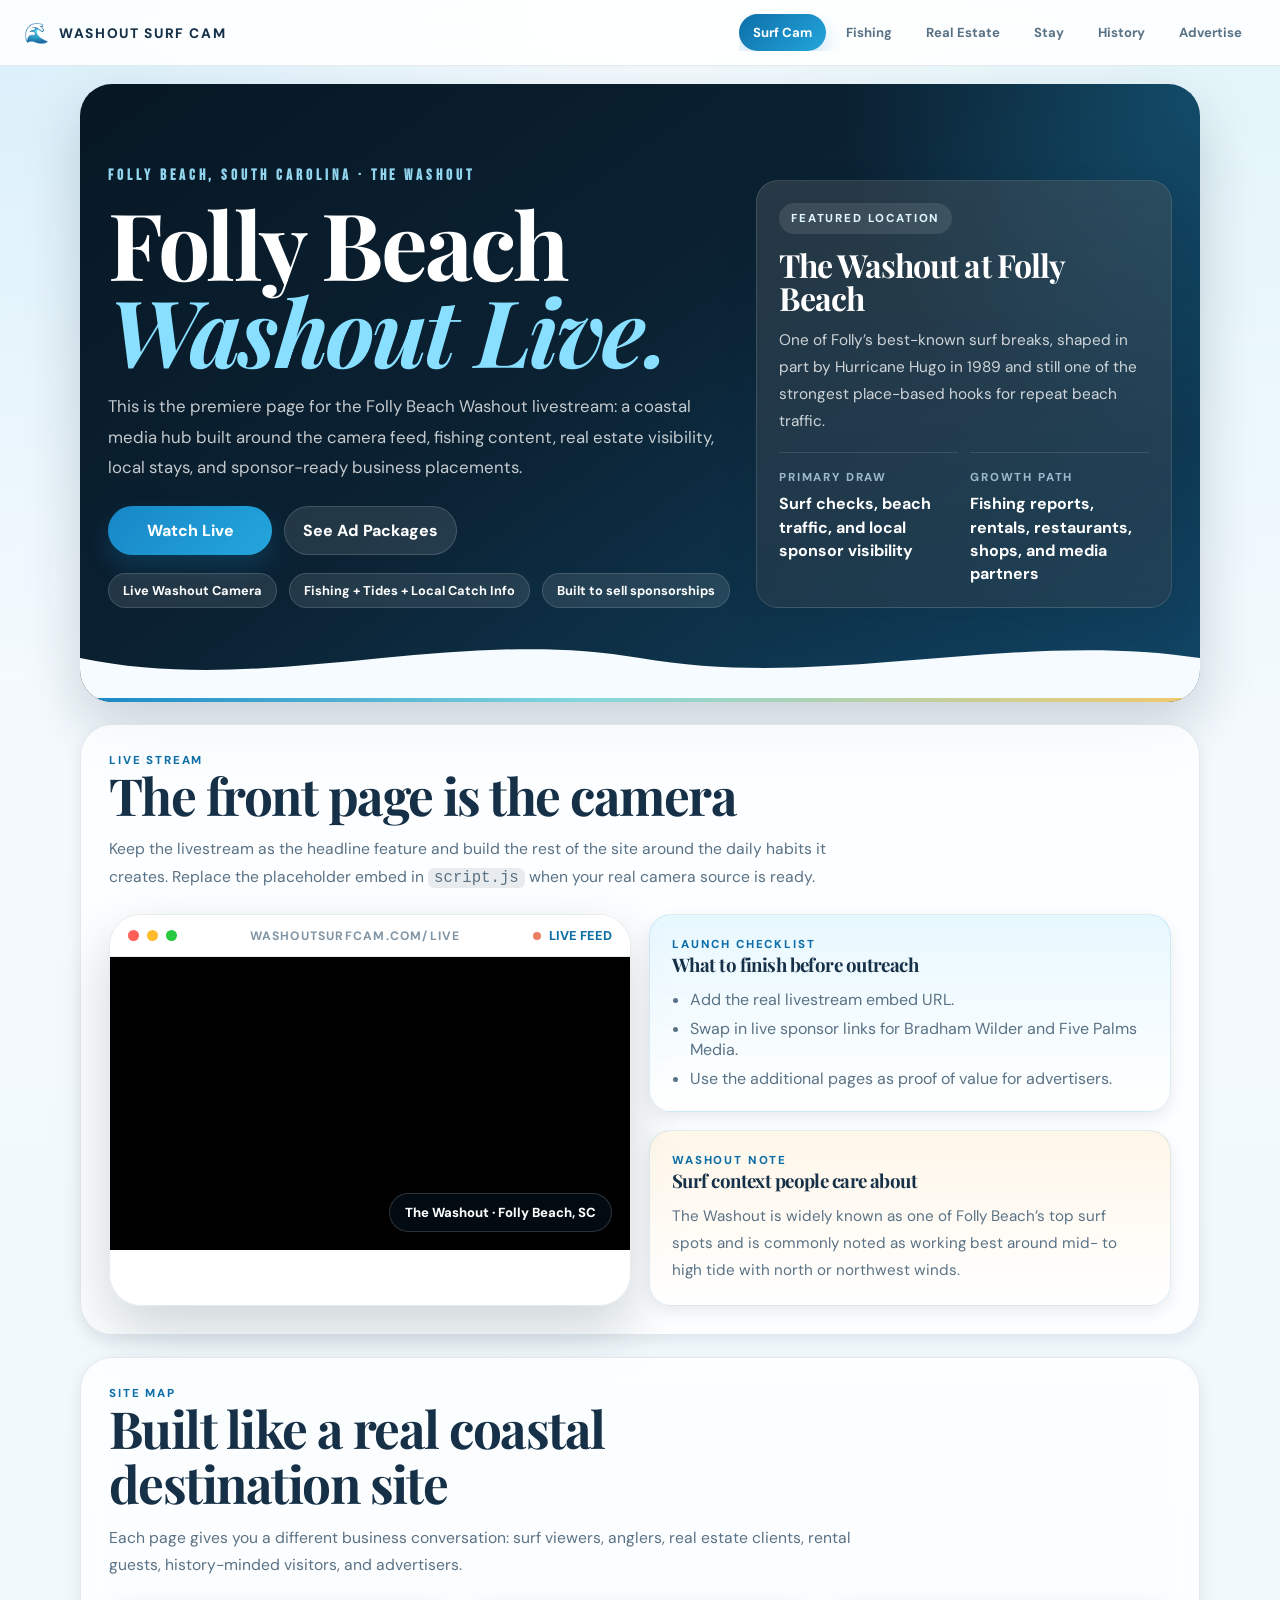
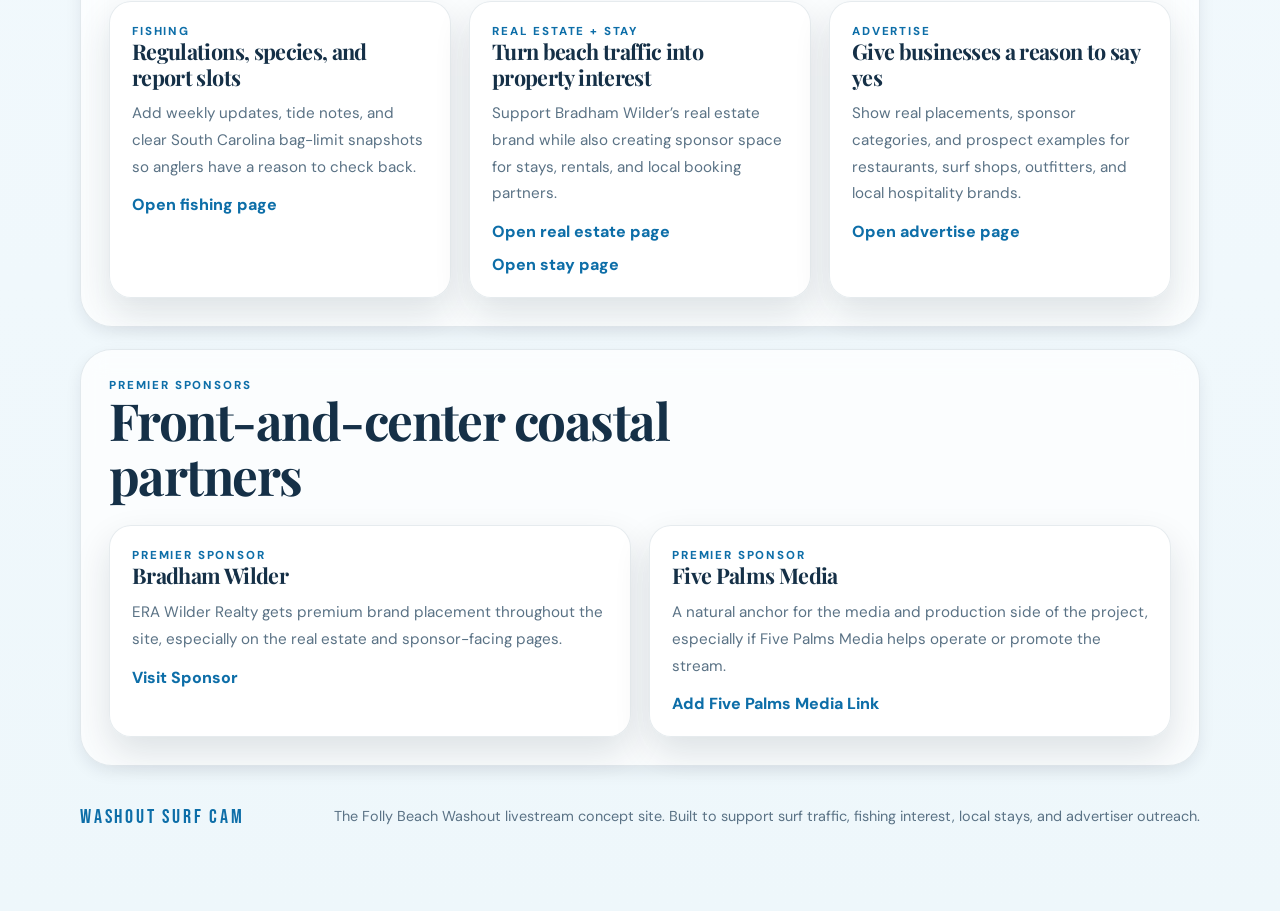
==== commit 404df867: "Add files via upload" ====
--- a/index.html
+++ b/index.html
@@ -3,10 +3,10 @@
   <head>
     <meta charset="UTF-8" />
     <meta name="viewport" content="width=device-width, initial-scale=1.0" />
-    <title>Washout Surf Cam | Folly Beach, SC</title>
+    <title>Folly Beach Washout Surf Cam | Live Stream Home</title>
     <meta
       name="description"
-      content="Watch Folly Beach at The Washout live with sponsor placement from Bradham Wilder at ERA Wilder Realty and Five Palms Media."
+      content="Watch the Folly Beach Washout live stream and explore fishing, real estate, rentals, Folly Beach history, and advertising opportunities."
     />
     <link rel="preconnect" href="https://fonts.googleapis.com" />
     <link rel="preconnect" href="https://fonts.gstatic.com" crossorigin />
@@ -16,359 +16,223 @@
     />
     <link rel="stylesheet" href="./styles.css" />
   </head>
-  <body>
+  <body data-page="surfcam">
     <nav class="site-nav">
-      <a class="nav-brand" href="#top">
+      <a class="nav-brand" href="./index.html">
         <span class="nav-brand-icon">🌊</span>
         <span class="nav-brand-name">Washout Surf Cam</span>
       </a>
-      <a class="nav-live" href="#surfcam">
-        <span class="nav-dot"></span>
-        <span>Live at Folly Beach</span>
-      </a>
+      <div class="nav-links">
+        <a class="page-link" href="./index.html" data-page-link="surfcam">Surf Cam</a>
+        <a class="page-link" href="./fishing.html" data-page-link="fishing">Fishing</a>
+        <a class="page-link" href="./real-estate.html" data-page-link="real-estate">Real Estate</a>
+        <a class="page-link" href="./stay.html" data-page-link="stay">Stay</a>
+        <a class="page-link" href="./history.html" data-page-link="history">History</a>
+        <a class="page-link" href="./advertise.html" data-page-link="advertise">Advertise</a>
+      </div>
     </nav>
 
-    <header class="hero" id="top">
-      <p class="hero-eyebrow">Folly Beach, South Carolina · The Washout</p>
-      <h1 class="hero-title">
-        Surf. Watch.<br />
-        <em>Live Folly.</em>
-      </h1>
-      <p class="hero-sub">
-        A local-first surf cam homepage built for daily check-ins, sponsor
-        visibility, and beach traffic headed straight toward The Washout.
-      </p>
-      <div class="hero-pills">
-        <span class="pill pill-teal">Live Surf Cam</span>
-        <span class="pill pill-coral">Premier Sponsors</span>
-        <span class="pill pill-gold">Ad-Ready Landing Page</span>
-      </div>
-      <div class="hero-wave"></div>
-    </header>
-
-    <div class="tab-bar-wrap">
-      <div class="tab-bar" id="tabBar">
-        <button class="tab-btn active" data-tab="surfcam">Surf Cam</button>
-        <button class="tab-btn" data-tab="sponsors">Sponsors</button>
-        <button class="tab-btn" data-tab="visit">Visit Folly</button>
-        <button class="tab-btn" data-tab="advertise">Advertise</button>
-      </div>
-    </div>
-
-    <main class="tab-panels">
-      <section class="tab-panel active" data-panel="surfcam" id="surfcam">
-        <section class="stream-section">
+    <div class="page-shell">
+      <header class="hero">
+        <div class="hero-grid">
+          <div>
+            <p class="eyebrow">Folly Beach, South Carolina · The Washout</p>
+            <h1 class="hero-title">Folly Beach<br /><em>Washout Live.</em></h1>
+            <p class="hero-sub">
+              This is the premiere page for the Folly Beach Washout livestream:
+              a coastal media hub built around the camera feed, fishing content,
+              real estate visibility, local stays, and sponsor-ready business
+              placements.
+            </p>
+            <div class="hero-actions">
+              <a class="button button-primary" href="#live-stream">Watch Live</a>
+              <a class="button button-secondary" href="./advertise.html">See Ad Packages</a>
+            </div>
+            <div class="pill-row">
+              <span class="pill">Live Washout Camera</span>
+              <span class="pill">Fishing + Tides + Local Catch Info</span>
+              <span class="pill">Built to sell sponsorships</span>
+            </div>
+          </div>
+
+          <aside class="hero-panel">
+            <div class="badge">Featured Location</div>
+            <h2 class="panel-title">The Washout at Folly Beach</h2>
+            <p class="panel-copy">
+              One of Folly’s best-known surf breaks, shaped in part by Hurricane
+              Hugo in 1989 and still one of the strongest place-based hooks for
+              repeat beach traffic.
+            </p>
+            <div class="metric-grid">
+              <div class="metric">
+                <span class="metric-label">Primary Draw</span>
+                <strong>Surf checks, beach traffic, and local sponsor visibility</strong>
+              </div>
+              <div class="metric">
+                <span class="metric-label">Growth Path</span>
+                <strong>Fishing reports, rentals, restaurants, shops, and media partners</strong>
+              </div>
+            </div>
+          </aside>
+        </div>
+        <div class="hero-wave"></div>
+      </header>
+
+      <section class="section" id="live-stream">
+        <div class="section-header">
+          <p class="section-eyebrow">Live Stream</p>
+          <h2 class="section-title">The front page is the camera</h2>
+          <p class="section-copy">
+            Keep the livestream as the headline feature and build the rest of the
+            site around the daily habits it creates. Replace the placeholder
+            embed in <code>script.js</code> when your real camera source is ready.
+          </p>
+        </div>
+
+        <div class="stream-layout">
           <div class="stream-card">
-            <div class="stream-chrome">
-              <div class="chrome-dots">
-                <span class="chrome-dot dot-red"></span>
-                <span class="chrome-dot dot-yellow"></span>
-                <span class="chrome-dot dot-green"></span>
-              </div>
-              <div class="chrome-label">washoutsurfcam.com/live</div>
-              <div class="chrome-live">
-                <span class="nav-dot"></span>
-                <span>Streaming</span>
-              </div>
-            </div>
-
-            <div class="stream-viewport">
+            <div class="stream-topbar">
+              <div class="dot-row">
+                <span class="dot dot-red"></span>
+                <span class="dot dot-yellow"></span>
+                <span class="dot dot-green"></span>
+              </div>
+              <div class="stream-label">washoutsurfcam.com/live</div>
+              <div class="stream-live">
+                <span class="pulse-dot"></span>
+                <span>Live Feed</span>
+              </div>
+            </div>
+            <div class="stream-view">
               <iframe
                 id="streamEmbed"
-                title="Washout Surf Cam livestream"
+                title="Folly Beach Washout livestream"
                 src="https://www.youtube.com/embed/jfKfPfyJRdk?si=7FfP0r8vQ7IB5rYV"
                 allow="accelerometer; autoplay; clipboard-write; encrypted-media; gyroscope; picture-in-picture; web-share"
                 allowfullscreen
               ></iframe>
-              <div class="stream-overlay">
-                <div class="stream-badge">The Washout · Folly Beach, SC</div>
-              </div>
+              <div class="stream-badge">The Washout · Folly Beach, SC</div>
             </div>
           </div>
-          <p class="stream-caption">
-            Replace the placeholder embed in <code>script.js</code> with your
-            real stream URL when the camera feed is ready.
+
+          <div class="stream-side">
+            <div class="highlight-card">
+              <p class="card-kicker">Launch Checklist</p>
+              <h3>What to finish before outreach</h3>
+              <ul class="list">
+                <li>Add the real livestream embed URL.</li>
+                <li>Swap in live sponsor links for Bradham Wilder and Five Palms Media.</li>
+                <li>Use the additional pages as proof of value for advertisers.</li>
+              </ul>
+            </div>
+
+            <div class="highlight-card warm">
+              <p class="card-kicker">Washout Note</p>
+              <h3>Surf context people care about</h3>
+              <p class="card-copy">
+                The Washout is widely known as one of Folly Beach’s top surf spots
+                and is commonly noted as working best around mid- to high tide
+                with north or northwest winds.
+              </p>
+            </div>
+          </div>
+        </div>
+      </section>
+
+      <section class="section">
+        <div class="section-header">
+          <p class="section-eyebrow">Site Map</p>
+          <h2 class="section-title">Built like a real coastal destination site</h2>
+          <p class="section-copy">
+            Each page gives you a different business conversation: surf viewers,
+            anglers, real estate clients, rental guests, history-minded visitors,
+            and advertisers.
           </p>
-        </section>
-
-        <div class="section-break">Palm + Salt + Swell</div>
-
-        <section class="conditions-section">
-          <div class="section-header">
-            <div class="section-eyebrow">Today at a Glance</div>
-            <h2 class="section-title">
-              Quick surf-cam context for repeat visitors
-            </h2>
-          </div>
-
-          <div class="conditions-grid">
-            <article class="condition-card highlight-teal">
-              <span class="condition-icon">🏄</span>
-              <p class="condition-label">Primary Break</p>
-              <h3>The Washout</h3>
-              <p class="condition-copy">
-                Designed for surf checks, beach interest, and sponsor traffic
-                centered on Folly Beach’s best-known wave zone.
-              </p>
-            </article>
-
-            <article class="condition-card">
-              <span class="condition-icon">📍</span>
-              <p class="condition-label">Viewer Intent</p>
-              <h3>Locals + Visitors</h3>
-              <p class="condition-copy">
-                People landing here are likely checking conditions, planning a
-                beach visit, or scouting the island before they head out.
-              </p>
-            </article>
-
-            <article class="condition-card highlight-coral">
-              <span class="condition-icon">📣</span>
-              <p class="condition-label">Best Use</p>
-              <h3>Ads That Fit</h3>
-              <p class="condition-copy">
-                Real estate, local media, beach rentals, surf brands, food, and
-                events all make sense on a page like this.
-              </p>
-            </article>
-
-            <article class="condition-card">
-              <span class="condition-icon">📱</span>
-              <p class="condition-label">Mobile Ready</p>
-              <h3>Built for Quick Checks</h3>
-              <p class="condition-copy">
-                The layout keeps the live stream front and center on phones,
-                tablets, and desktop traffic from ads or social links.
-              </p>
-            </article>
-          </div>
-        </section>
+        </div>
+
+        <div class="grid-3">
+          <article class="feature-card">
+            <p class="card-kicker">Fishing</p>
+            <h3>Regulations, species, and report slots</h3>
+            <p class="card-copy">
+              Add weekly updates, tide notes, and clear South Carolina bag-limit
+              snapshots so anglers have a reason to check back.
+            </p>
+            <div class="mini-links">
+              <a class="mini-link" href="./fishing.html">Open fishing page</a>
+            </div>
+          </article>
+
+          <article class="feature-card">
+            <p class="card-kicker">Real Estate + Stay</p>
+            <h3>Turn beach traffic into property interest</h3>
+            <p class="card-copy">
+              Support Bradham Wilder’s real estate brand while also creating
+              sponsor space for stays, rentals, and local booking partners.
+            </p>
+            <div class="mini-links">
+              <a class="mini-link" href="./real-estate.html">Open real estate page</a>
+              <a class="mini-link" href="./stay.html">Open stay page</a>
+            </div>
+          </article>
+
+          <article class="feature-card">
+            <p class="card-kicker">Advertise</p>
+            <h3>Give businesses a reason to say yes</h3>
+            <p class="card-copy">
+              Show real placements, sponsor categories, and prospect examples for
+              restaurants, surf shops, outfitters, and local hospitality brands.
+            </p>
+            <div class="mini-links">
+              <a class="mini-link" href="./advertise.html">Open advertise page</a>
+            </div>
+          </article>
+        </div>
       </section>
 
-      <section class="tab-panel" data-panel="sponsors" id="sponsors">
-        <section class="sponsors-section">
-          <div class="section-header">
-            <div class="section-eyebrow">Premier Sponsors</div>
-            <h2 class="section-title">
-              Backed by coastal brands with local reach
-              <span>Positioned for daily views and repeat exposure.</span>
-            </h2>
-          </div>
-
-          <div class="sponsors-grid">
-            <article class="sponsor-card card-realty" data-icon="⌂">
-              <div class="sponsor-badge badge-teal">Premier Sponsor</div>
-              <span class="sponsor-icon">🏡</span>
-              <h3 class="sponsor-name">Bradham Wilder</h3>
-              <p class="sponsor-company">ERA Wilder Realty</p>
-              <div class="sponsor-rule"></div>
-              <p class="sponsor-detail">
-                High-visibility sponsor placement for a trusted real estate
-                brand serving clients who care about the coast, lifestyle, and
-                location.
-              </p>
-              <a class="sponsor-link" href="#" data-sponsor-link="era"
-                >Add ERA Wilder Realty Link</a
-              >
-            </article>
-
-            <article class="sponsor-card card-media" data-icon="◈">
-              <div class="sponsor-badge badge-coral">Premier Sponsor</div>
-              <span class="sponsor-icon">🎥</span>
-              <h3 class="sponsor-name">Five Palms Media</h3>
-              <p class="sponsor-company">Folly Beach, SC · The Washout</p>
-              <div class="sponsor-rule"></div>
-              <p class="sponsor-detail">
-                A natural fit for surf content, island storytelling, branded
-                media, event coverage, and growth around a destination cam.
-              </p>
-              <a class="sponsor-link" href="#" data-sponsor-link="five-palms"
-                >Add Five Palms Media Link</a
-              >
-            </article>
-          </div>
-
-          <div class="banner-shell">
-            <div class="banner-track" id="adTrack">
-              <div class="banner-slide">
-                <strong>Premier Exposure</strong>
-                <span>Top-of-page visibility beside the live camera feed.</span>
-              </div>
-              <div class="banner-slide">
-                <strong>Folly Beach Audience</strong>
-                <span>Catch visitors already thinking about surf and travel.</span>
-              </div>
-              <div class="banner-slide">
-                <strong>Simple Call To Action</strong>
-                <span>Direct clicks to listings, bookings, events, or media.</span>
-              </div>
-            </div>
-            <div class="banner-dots">
-              <button class="banner-dot active" data-banner-dot="0" aria-label="Show slide 1"></button>
-              <button class="banner-dot" data-banner-dot="1" aria-label="Show slide 2"></button>
-              <button class="banner-dot" data-banner-dot="2" aria-label="Show slide 3"></button>
-            </div>
-          </div>
-        </section>
+      <section class="section">
+        <div class="section-header">
+          <p class="section-eyebrow">Premier Sponsors</p>
+          <h2 class="section-title">Front-and-center coastal partners</h2>
+        </div>
+
+        <div class="grid-2">
+          <article class="card">
+            <p class="card-kicker">Premier Sponsor</p>
+            <h3>Bradham Wilder</h3>
+            <p class="card-copy">
+              ERA Wilder Realty gets premium brand placement throughout the site,
+              especially on the real estate and sponsor-facing pages.
+            </p>
+            <div class="mini-links">
+              <a class="mini-link" href="#" data-sponsor-link="era">Add ERA Wilder Realty Link</a>
+            </div>
+          </article>
+
+          <article class="card">
+            <p class="card-kicker">Premier Sponsor</p>
+            <h3>Five Palms Media</h3>
+            <p class="card-copy">
+              A natural anchor for the media and production side of the project,
+              especially if Five Palms Media helps operate or promote the stream.
+            </p>
+            <div class="mini-links">
+              <a class="mini-link" href="#" data-sponsor-link="five-palms">Add Five Palms Media Link</a>
+            </div>
+          </article>
+        </div>
       </section>
 
-      <section class="tab-panel" data-panel="visit" id="visit">
-        <section class="visit-section">
-          <div class="section-header">
-            <div class="section-eyebrow">Visit Folly</div>
-            <h2 class="section-title">
-              Build the site around the place, not just the camera
-            </h2>
-          </div>
-
-          <div class="visit-grid">
-            <article class="visit-card">
-              <p class="visit-kicker">Surf Culture</p>
-              <h3>Why The Washout matters</h3>
-              <p>
-                The Washout is one of Folly Beach’s most recognizable surf
-                spots, which gives this site a real reason to be revisited by
-                surfers, visitors, and locals alike.
-              </p>
-            </article>
-
-            <article class="visit-card">
-              <p class="visit-kicker">Traffic Flow</p>
-              <h3>Best for quick planning</h3>
-              <p>
-                Beachgoers often want one fast answer: what does it look like
-                right now? This layout makes the stream the first thing they
-                see, then supports it with local context.
-              </p>
-            </article>
-
-            <article class="visit-card">
-              <p class="visit-kicker">Expansion Ready</p>
-              <h3>Add guides over time</h3>
-              <p>
-                You can later layer in parking tips, surf reports, tide data,
-                sponsor offers, event promos, and featured businesses without
-                redesigning the whole page.
-              </p>
-            </article>
-          </div>
-        </section>
-      </section>
-
-      <section class="tab-panel" data-panel="advertise" id="advertise">
-        <section class="why-section">
-          <div class="section-header">
-            <div class="section-eyebrow">Why It Works</div>
-            <h2 class="section-title">High-intent local traffic with room to grow</h2>
-          </div>
-
-          <div class="why-grid">
-            <article class="why-card">
-              <div class="why-icon">🎯</div>
-              <h3>Hyper-local audience</h3>
-              <p>
-                Visitors checking a surf cam are already interested in the
-                destination and likely to act on nearby businesses or services.
-              </p>
-            </article>
-            <article class="why-card">
-              <div class="why-icon">📈</div>
-              <h3>Repeat traffic</h3>
-              <p>
-                Conditions change all day, which makes this the kind of site
-                people check more than once instead of visiting only once.
-              </p>
-            </article>
-            <article class="why-card">
-              <div class="why-icon">📱</div>
-              <h3>Mobile friendly</h3>
-              <p>
-                Perfect for social, search, and ad traffic from people checking
-                the water while already on the move.
-              </p>
-            </article>
-            <article class="why-card">
-              <div class="why-icon">🔄</div>
-              <h3>Sponsor rotation</h3>
-              <p>
-                The page can support rotating banner slots, spotlight cards, or
-                direct sponsor calls to action as traffic grows.
-              </p>
-            </article>
-          </div>
-        </section>
-
-        <section class="pricing-section">
-          <div class="section-header">
-            <div class="section-eyebrow">Sponsorship Tiers</div>
-            <h2 class="section-title">Simple packages you can sell</h2>
-          </div>
-
-          <div class="pricing-grid">
-            <article class="pricing-card featured">
-              <div class="pricing-tier">Premier Sponsor</div>
-              <div class="pricing-price">$299<span>/mo</span></div>
-              <ul class="pricing-features">
-                <li>Top sponsor card placement</li>
-                <li>Featured branding near the stream</li>
-                <li>Direct click-through call to action</li>
-              </ul>
-            </article>
-            <article class="pricing-card">
-              <div class="pricing-tier">Community Partner</div>
-              <div class="pricing-price">$149<span>/mo</span></div>
-              <ul class="pricing-features">
-                <li>Mid-page sponsor presence</li>
-                <li>Business link and short description</li>
-                <li>Great fit for local hospitality brands</li>
-              </ul>
-            </article>
-            <article class="pricing-card">
-              <div class="pricing-tier">Banner Spotlight</div>
-              <div class="pricing-price">$79<span>/mo</span></div>
-              <ul class="pricing-features">
-                <li>Rotating banner visibility</li>
-                <li>Tap-to-visit support</li>
-                <li>Simple low-friction placement</li>
-              </ul>
-            </article>
-          </div>
-        </section>
-
-        <section class="contact-section">
-          <div class="contact-inner">
-            <h2 class="contact-title">Ready to advertise on the Washout Surf Cam?</h2>
-            <p class="contact-sub">
-              Use this section for sponsor outreach, media inquiries, or launch
-              conversations once the live camera feed is connected.
-            </p>
-            <div class="contact-btns">
-              <a class="contact-btn-primary" href="mailto:bradham.wilder@gmail.com"
-                >Email Bradham Wilder</a
-              >
-              <a class="contact-btn-secondary" href="tel:+18033094709"
-                >Call 803-309-4709</a
-              >
-            </div>
-          </div>
-        </section>
-      </section>
-    </main>
-
-    <section class="mood-strip">
-      <p>
-        Folly Beach moves fast when the surf turns on. This page gives that
-        daily attention a clean home.
-      </p>
-    </section>
-
-    <footer class="site-footer">
-      <div class="footer-brand">Washout Surf Cam</div>
-      <div class="footer-sponsors">
-        <strong>Premier Sponsors:</strong> Bradham Wilder at ERA Wilder Realty
-        and Five Palms Media
-      </div>
-    </footer>
+      <footer class="footer">
+        <div class="footer-row">
+          <div class="footer-brand">Washout Surf Cam</div>
+          <p class="footer-copy">
+            The Folly Beach Washout livestream concept site. Built to support
+            surf traffic, fishing interest, local stays, and advertiser outreach.
+          </p>
+        </div>
+      </footer>
+    </div>
 
     <script src="./script.js"></script>
   </body>
--- a/styles.css
+++ b/styles.css
@@ -1,25 +1,28 @@
 :root {
-  --teal: #0077b6;
-  --teal-light: #00a6d6;
-  --teal-pale: #e1f5ff;
-  --coral: #e76f51;
-  --coral-pale: rgba(231, 111, 81, 0.08);
-  --gold: #e9c46a;
-  --sand: #f8f4ee;
-  --sand-dark: #e8dfd1;
-  --ink: #1c1c1e;
-  --ink-soft: #6b6f76;
-  --ink-faint: #9399a3;
+  --navy-950: #071724;
+  --navy-900: #0b2233;
+  --navy-800: #143750;
+  --blue-700: #0d6ea8;
+  --blue-600: #1787c7;
+  --blue-500: #24a6dc;
+  --blue-100: #dff5ff;
+  --seafoam: #84d7de;
+  --sand-100: #f7fbfd;
+  --sand-200: #eef6fa;
+  --sand-300: #d7e8f2;
+  --gold: #f3c96b;
+  --coral: #ec7c5f;
+  --ink: #153047;
+  --ink-soft: #5a7285;
+  --ink-faint: #8195a5;
   --white: #ffffff;
-  --dark: #0f1923;
-  --dark-mid: #1c2b38;
-  --line: rgba(0, 0, 0, 0.08);
-  --shadow-sm: 0 1px 4px rgba(0, 0, 0, 0.1);
-  --shadow-md: 0 8px 24px rgba(0, 0, 0, 0.1);
-  --shadow-lg: 0 18px 50px rgba(0, 0, 0, 0.14);
-  --radius-md: 12px;
-  --radius-lg: 18px;
-  --radius-xl: 26px;
+  --line: rgba(17, 58, 87, 0.1);
+  --shadow-sm: 0 6px 16px rgba(8, 31, 47, 0.08);
+  --shadow-md: 0 16px 36px rgba(8, 31, 47, 0.12);
+  --shadow-lg: 0 24px 56px rgba(8, 31, 47, 0.18);
+  --radius-md: 14px;
+  --radius-lg: 22px;
+  --radius-xl: 32px;
 }
 
 *,
@@ -36,33 +39,55 @@
   margin: 0;
   font-family: "DM Sans", sans-serif;
   color: var(--ink);
-  background: var(--sand);
+  background:
+    radial-gradient(circle at top left, rgba(36, 166, 220, 0.14), transparent 24%),
+    radial-gradient(circle at top right, rgba(132, 215, 222, 0.18), transparent 26%),
+    linear-gradient(180deg, #f6fbff 0%, #eef7fb 100%);
   -webkit-font-smoothing: antialiased;
+}
+
+body::before {
+  content: "";
+  position: fixed;
+  inset: 0;
+  pointer-events: none;
+  background-image:
+    linear-gradient(rgba(255, 255, 255, 0.22) 1px, transparent 1px),
+    linear-gradient(90deg, rgba(255, 255, 255, 0.18) 1px, transparent 1px);
+  background-size: 48px 48px;
+  mask-image: linear-gradient(180deg, rgba(0, 0, 0, 0.34), transparent 88%);
 }
 
 h1,
 h2,
-h3 {
+h3,
+h4 {
   margin: 0;
   font-family: "Playfair Display", serif;
   font-weight: 700;
-}
-
-a,
+  letter-spacing: -0.03em;
+}
+
+p,
+ul {
+  margin: 0;
+}
+
+a {
+  color: inherit;
+}
+
 button {
   font: inherit;
-}
-
-button {
-  cursor: pointer;
   border: 0;
   background: transparent;
+  cursor: pointer;
 }
 
 code {
-  padding: 0.12rem 0.38rem;
+  padding: 0.08rem 0.38rem;
   border-radius: 0.4rem;
-  background: rgba(0, 0, 0, 0.06);
+  background: rgba(12, 34, 51, 0.08);
   font-family: ui-monospace, SFMono-Regular, Menlo, Monaco, Consolas, monospace;
 }
 
@@ -73,87 +98,84 @@
   display: flex;
   align-items: center;
   justify-content: space-between;
-  height: 60px;
-  padding: 0 24px;
-  background: rgba(255, 255, 255, 0.94);
-  backdrop-filter: blur(12px);
+  gap: 16px;
+  padding: 14px 24px;
+  background: rgba(255, 255, 255, 0.88);
+  backdrop-filter: blur(14px);
   border-bottom: 1px solid var(--line);
-  box-shadow: 0 1px 4px rgba(0, 0, 0, 0.05);
-}
-
-.nav-brand,
-.nav-live,
-.sponsor-link {
-  text-decoration: none;
 }
 
 .nav-brand {
   display: inline-flex;
   align-items: center;
   gap: 10px;
-  color: var(--ink);
+  text-decoration: none;
+}
+
+.nav-brand-icon {
+  font-size: 1.25rem;
 }
 
 .nav-brand-name {
   text-transform: uppercase;
-  letter-spacing: 0.08em;
-  font-size: 0.9rem;
+  letter-spacing: 0.12em;
+  font-size: 0.86rem;
   font-weight: 800;
-}
-
-.nav-live {
+  color: var(--ink);
+}
+
+.nav-links {
+  display: flex;
+  align-items: center;
+  gap: 6px;
+  overflow-x: auto;
+}
+
+.page-link {
   display: inline-flex;
   align-items: center;
-  gap: 8px;
-  color: var(--teal);
-  font-size: 0.78rem;
-  font-weight: 800;
-  letter-spacing: 0.08em;
-  text-transform: uppercase;
-}
-
-.nav-dot {
-  width: 8px;
-  height: 8px;
-  border-radius: 50%;
-  background: var(--coral);
-  box-shadow: 0 0 0 0 rgba(231, 111, 81, 0.65);
-  animation: pulse 2s infinite;
-}
-
-@keyframes pulse {
-  0% {
-    box-shadow: 0 0 0 0 rgba(231, 111, 81, 0.5);
-  }
-  70% {
-    box-shadow: 0 0 0 10px rgba(231, 111, 81, 0);
-  }
-  100% {
-    box-shadow: 0 0 0 0 rgba(231, 111, 81, 0);
-  }
+  justify-content: center;
+  padding: 10px 14px;
+  border-radius: 999px;
+  text-decoration: none;
+  font-size: 0.82rem;
+  font-weight: 700;
+  color: var(--ink-soft);
+  white-space: nowrap;
+  transition: background-color 180ms ease, color 180ms ease, transform 180ms ease;
+}
+
+.page-link:hover,
+.button:hover,
+.mini-link:hover,
+.prospect-link:hover,
+.cta-link:hover,
+.footer-link:hover {
+  transform: translateY(-2px);
+}
+
+.page-link.active {
+  color: var(--white);
+  background: linear-gradient(135deg, var(--blue-700), var(--blue-500));
+  box-shadow: 0 10px 20px rgba(23, 135, 199, 0.22);
+}
+
+.page-shell {
+  width: min(1120px, calc(100% - 32px));
+  margin: 0 auto;
+  padding-bottom: 44px;
 }
 
 .hero {
   position: relative;
   overflow: hidden;
-  display: flex;
-  flex-direction: column;
-  align-items: center;
-  justify-content: center;
-  text-align: center;
-  min-height: 500px;
-  padding: 96px 24px 82px;
-  background: linear-gradient(160deg, var(--dark) 0%, var(--dark-mid) 50%, var(--dark) 100%);
-}
-
-.hero::before {
-  content: "";
-  position: absolute;
-  top: -140px;
-  right: -100px;
-  width: 620px;
-  height: 620px;
-  background: radial-gradient(circle, rgba(0, 166, 214, 0.24) 0%, rgba(0, 119, 182, 0.08) 40%, transparent 68%);
+  margin-top: 18px;
+  border-radius: var(--radius-xl);
+  padding: 80px 28px 94px;
+  background:
+    radial-gradient(circle at top right, rgba(36, 166, 220, 0.28), transparent 28%),
+    linear-gradient(145deg, var(--navy-950) 0%, var(--navy-900) 46%, #114666 100%);
+  box-shadow: var(--shadow-lg);
 }
 
 .hero::after {
@@ -161,86 +183,7 @@
   position: absolute;
   inset: auto 0 0;
   height: 4px;
-  background: linear-gradient(90deg, var(--teal) 0%, var(--gold) 50%, var(--coral) 100%);
-}
-
-.hero-eyebrow,
-.section-eyebrow,
-.visit-kicker {
-  position: relative;
-  z-index: 1;
-  text-transform: uppercase;
-  letter-spacing: 0.22em;
-  font-size: 0.75rem;
-  font-weight: 800;
-}
-
-.hero-eyebrow {
-  color: rgba(146, 219, 255, 0.9);
-  margin-bottom: 18px;
-  font-family: "Bebas Neue", sans-serif;
-  font-size: 0.95rem;
-}
-
-.hero-title {
-  position: relative;
-  z-index: 1;
-  max-width: 11ch;
-  font-size: clamp(3rem, 8vw, 5.3rem);
-  line-height: 0.98;
-  letter-spacing: -0.04em;
-  color: var(--white);
-}
-
-.hero-title em {
-  color: #4fc2eb;
-  font-style: italic;
-}
-
-.hero-sub {
-  position: relative;
-  z-index: 1;
-  max-width: 620px;
-  margin: 20px auto 32px;
-  font-size: 1.05rem;
-  line-height: 1.8;
-  color: rgba(255, 255, 255, 0.72);
-}
-
-.hero-pills {
-  position: relative;
-  z-index: 1;
-  display: flex;
-  flex-wrap: wrap;
-  justify-content: center;
-  gap: 10px;
-}
-
-.pill {
-  display: inline-flex;
-  align-items: center;
-  padding: 8px 16px;
-  border-radius: 999px;
-  font-size: 0.8rem;
-  font-weight: 700;
-}
-
-.pill-teal {
-  color: #99e5ff;
-  background: rgba(0, 166, 214, 0.16);
-  border: 1px solid rgba(0, 166, 214, 0.28);
-}
-
-.pill-coral {
-  color: #ffb8a5;
-  background: rgba(231, 111, 81, 0.15);
-  border: 1px solid rgba(231, 111, 81, 0.26);
-}
-
-.pill-gold {
-  color: #ffe6a3;
-  background: rgba(233, 196, 106, 0.16);
-  border: 1px solid rgba(233, 196, 106, 0.26);
+  background: linear-gradient(90deg, var(--blue-600) 0%, var(--seafoam) 45%, var(--gold) 100%);
 }
 
 .hero-wave {
@@ -248,97 +191,325 @@
   left: 0;
   right: 0;
   bottom: 3px;
-  height: 78px;
-  background: url("data:image/svg+xml,%3Csvg xmlns='http://www.w3.org/2000/svg' viewBox='0 0 1440 80' preserveAspectRatio='none'%3E%3Cpath d='M0,40 C240,75 480,8 720,40 C960,72 1200,12 1440,40 L1440,80 L0,80Z' fill='%23F8F4EE'/%3E%3C/svg%3E")
+  height: 82px;
+  background: url("data:image/svg+xml,%3Csvg xmlns='http://www.w3.org/2000/svg' viewBox='0 0 1440 80' preserveAspectRatio='none'%3E%3Cpath d='M0,40 C240,78 480,8 720,40 C960,72 1200,12 1440,40 L1440,80 L0,80Z' fill='%23f6fbff'/%3E%3C/svg%3E")
     no-repeat bottom/100%;
 }
 
-.tab-bar-wrap {
-  position: sticky;
-  top: 60px;
-  z-index: 90;
-  background: rgba(248, 244, 238, 0.94);
-  backdrop-filter: blur(8px);
-  border-bottom: 1px solid rgba(0, 0, 0, 0.05);
-}
-
-.tab-bar,
-.stream-section,
-.conditions-section,
-.sponsors-section,
-.visit-section,
-.why-section,
-.pricing-section,
-.contact-section,
-.site-footer {
-  width: min(1080px, calc(100% - 32px));
-  margin: 0 auto;
-}
-
-.tab-bar {
+.hero-grid {
+  position: relative;
+  z-index: 1;
+  display: grid;
+  grid-template-columns: 1.35fr 0.9fr;
+  gap: 24px;
+  align-items: end;
+}
+
+.eyebrow,
+.section-eyebrow,
+.page-kicker,
+.card-kicker,
+.metric-label,
+.badge,
+.mini-label {
+  text-transform: uppercase;
+  letter-spacing: 0.16em;
+  font-size: 0.72rem;
+  font-weight: 800;
+}
+
+.hero .eyebrow {
+  display: inline-flex;
+  margin-bottom: 14px;
+  color: rgba(156, 228, 255, 0.92);
+  font-family: "Bebas Neue", sans-serif;
+  font-size: 0.95rem;
+  letter-spacing: 0.26em;
+}
+
+.hero-title {
+  max-width: 10ch;
+  font-size: clamp(3.1rem, 8vw, 5.8rem);
+  line-height: 0.94;
+  color: var(--white);
+}
+
+.hero-title em {
+  font-style: italic;
+  color: #88dfff;
+}
+
+.hero-sub {
+  max-width: 56ch;
+  margin-top: 18px;
+  font-size: 1.05rem;
+  line-height: 1.8;
+  color: rgba(255, 255, 255, 0.76);
+}
+
+.hero-actions,
+.pill-row,
+.button-row,
+.mini-links,
+.contact-actions,
+.footer-row {
   display: flex;
-  gap: 4px;
-  overflow-x: auto;
-  padding: 10px 0 8px;
-}
-
-.tab-btn {
-  position: relative;
-  flex: 0 0 auto;
-  padding: 14px 18px;
+  flex-wrap: wrap;
+  gap: 12px;
+}
+
+.hero-actions {
+  margin-top: 24px;
+}
+
+.button,
+.cta-link {
+  display: inline-flex;
+  align-items: center;
+  justify-content: center;
+  min-width: 164px;
+  padding: 13px 18px;
+  border-radius: 999px;
+  text-decoration: none;
+  font-weight: 800;
+  transition: transform 180ms ease, box-shadow 180ms ease, background-color 180ms ease;
+}
+
+.button-primary,
+.cta-link {
+  color: var(--white);
+  background: linear-gradient(135deg, var(--blue-600), var(--blue-500));
+  box-shadow: 0 12px 24px rgba(23, 135, 199, 0.22);
+}
+
+.button-secondary {
+  color: var(--white);
+  background: rgba(255, 255, 255, 0.1);
+  border: 1px solid rgba(255, 255, 255, 0.14);
+}
+
+.pill-row {
+  margin-top: 18px;
+}
+
+.pill {
+  display: inline-flex;
+  align-items: center;
+  padding: 8px 14px;
+  border-radius: 999px;
+  color: var(--white);
+  font-size: 0.8rem;
+  font-weight: 700;
+  background: rgba(255, 255, 255, 0.1);
+  border: 1px solid rgba(255, 255, 255, 0.14);
+}
+
+.hero-panel,
+.page-panel,
+.card,
+.stream-card,
+.feature-card,
+.reg-card,
+.prospect-card,
+.history-card,
+.pricing-card,
+.contact-card {
+  border: 1px solid var(--line);
+  background: rgba(255, 255, 255, 0.9);
+  box-shadow: var(--shadow-md);
+}
+
+.hero-panel {
+  padding: 22px;
+  border-radius: var(--radius-lg);
+  background:
+    linear-gradient(180deg, rgba(255, 255, 255, 0.12), rgba(255, 255, 255, 0.08)),
+    rgba(6, 24, 37, 0.38);
+  color: var(--white);
+  border-color: rgba(255, 255, 255, 0.12);
+}
+
+.badge {
+  display: inline-flex;
+  padding: 8px 12px;
+  border-radius: 999px;
+  color: #dff7ff;
+  background: rgba(255, 255, 255, 0.1);
+}
+
+.panel-title {
+  margin-top: 14px;
+  font-size: 2rem;
+  line-height: 1.05;
+}
+
+.panel-copy {
+  margin-top: 12px;
+  font-size: 0.96rem;
+  line-height: 1.75;
+  color: rgba(255, 255, 255, 0.78);
+}
+
+.metric-grid {
+  display: grid;
+  grid-template-columns: 1fr 1fr;
+  gap: 12px;
+  margin-top: 18px;
+}
+
+.metric {
+  padding-top: 12px;
+  border-top: 1px solid rgba(255, 255, 255, 0.12);
+}
+
+.metric-label {
+  color: rgba(207, 238, 255, 0.7);
+}
+
+.metric strong {
+  display: block;
+  margin-top: 6px;
+  font-size: 1rem;
+  color: var(--white);
+  line-height: 1.45;
+}
+
+.page-hero {
+  margin-top: 18px;
+  padding: 38px 28px;
+  border-radius: var(--radius-xl);
+  background:
+    radial-gradient(circle at top right, rgba(36, 166, 220, 0.16), transparent 28%),
+    linear-gradient(180deg, rgba(255, 255, 255, 0.88), rgba(242, 250, 255, 0.96));
+  border: 1px solid var(--line);
+  box-shadow: var(--shadow-sm);
+}
+
+.page-kicker,
+.section-eyebrow,
+.card-kicker,
+.mini-label {
+  color: var(--blue-700);
+}
+
+.page-title,
+.section-title {
+  font-size: clamp(2.2rem, 4vw, 3.5rem);
+  line-height: 1.08;
+}
+
+.page-copy,
+.section-copy,
+.card-copy,
+.list-copy,
+.note,
+.prospect-meta,
+.timeline-copy,
+.footer-copy {
   color: var(--ink-soft);
-  font-size: 0.92rem;
-  font-weight: 700;
-}
-
-.tab-btn::after {
-  content: "";
-  position: absolute;
-  left: 14px;
-  right: 14px;
-  bottom: 4px;
-  height: 3px;
-  border-radius: 999px;
-  background: linear-gradient(90deg, var(--teal), var(--coral));
-  transform: scaleX(0);
-  transform-origin: center;
-  transition: transform 180ms ease;
-}
-
-.tab-btn.active {
-  color: var(--ink);
-}
-
-.tab-btn.active::after {
-  transform: scaleX(1);
-}
-
-.tab-panels {
-  padding-bottom: 48px;
-}
-
-.tab-panel {
-  display: none;
-}
-
-.tab-panel.active {
-  display: block;
-}
-
-.stream-section {
-  padding-top: 26px;
-}
-
-.stream-card,
-.condition-card,
-.sponsor-card,
-.visit-card,
-.why-card,
+  line-height: 1.75;
+}
+
+.page-copy {
+  max-width: 70ch;
+  margin-top: 12px;
+  font-size: 1rem;
+}
+
+.section {
+  margin-top: 22px;
+  padding: 28px;
+  border-radius: var(--radius-xl);
+  background: rgba(255, 255, 255, 0.72);
+  border: 1px solid var(--line);
+  box-shadow: var(--shadow-sm);
+  backdrop-filter: blur(12px);
+}
+
+.section-header {
+  max-width: 68ch;
+  margin-bottom: 22px;
+}
+
+.section-copy {
+  margin-top: 12px;
+  font-size: 0.98rem;
+}
+
+.grid-2,
+.grid-3,
+.grid-4,
+.stream-layout,
+.split-layout,
+.intro-grid,
+.prospect-grid,
+.reg-grid,
+.timeline,
+.pricing-grid {
+  display: grid;
+  gap: 18px;
+}
+
+.grid-2,
+.split-layout,
+.stream-layout {
+  grid-template-columns: repeat(2, minmax(0, 1fr));
+}
+
+.grid-3,
+.prospect-grid,
+.pricing-grid {
+  grid-template-columns: repeat(3, minmax(0, 1fr));
+}
+
+.grid-4,
+.reg-grid {
+  grid-template-columns: repeat(4, minmax(0, 1fr));
+}
+
+.card,
+.feature-card,
+.reg-card,
+.prospect-card,
+.history-card,
 .pricing-card,
-.contact-inner {
-  background: var(--white);
-  border: 1px solid var(--line);
-  box-shadow: var(--shadow-md);
+.contact-card,
+.page-panel {
+  border-radius: var(--radius-lg);
+  padding: 22px;
+}
+
+.feature-card h3,
+.reg-card h3,
+.prospect-card h3,
+.history-card h3,
+.pricing-card h3,
+.card h3,
+.page-panel h3 {
+  font-size: 1.35rem;
+  line-height: 1.2;
+}
+
+.card-copy,
+.prospect-meta,
+.timeline-copy,
+.pricing-card li,
+.contact-card p {
+  margin-top: 10px;
+  font-size: 0.95rem;
+}
+
+.mini-links {
+  margin-top: 14px;
+}
+
+.mini-link,
+.prospect-link,
+.footer-link {
+  color: var(--blue-700);
+  text-decoration: none;
+  font-weight: 800;
+  transition: transform 180ms ease, color 180ms ease;
 }
 
 .stream-card {
@@ -347,21 +518,22 @@
   box-shadow: var(--shadow-lg);
 }
 
-.stream-chrome {
+.stream-topbar {
   display: flex;
   align-items: center;
   justify-content: space-between;
   gap: 14px;
   padding: 12px 18px;
+  background: var(--white);
   border-bottom: 1px solid var(--line);
 }
 
-.chrome-dots {
+.dot-row {
   display: flex;
   gap: 8px;
 }
 
-.chrome-dot {
+.dot {
   width: 11px;
   height: 11px;
   border-radius: 50%;
@@ -379,37 +551,52 @@
   background: #28c840;
 }
 
-.chrome-label,
-.stream-caption,
-.footer-sponsors,
-.condition-label {
+.stream-label {
+  font-size: 0.76rem;
+  font-weight: 700;
+  letter-spacing: 0.1em;
+  text-transform: uppercase;
   color: var(--ink-faint);
 }
 
-.chrome-label,
-.stream-caption {
-  letter-spacing: 0.08em;
+.stream-live {
+  display: inline-flex;
+  align-items: center;
+  gap: 8px;
+  color: var(--blue-700);
+  font-size: 0.8rem;
+  font-weight: 800;
   text-transform: uppercase;
-  font-size: 0.75rem;
-  font-weight: 700;
-}
-
-.chrome-live {
-  display: inline-flex;
-  align-items: center;
-  gap: 8px;
-  font-size: 0.78rem;
-  font-weight: 700;
-  color: var(--teal);
-}
-
-.stream-viewport {
+}
+
+.pulse-dot {
+  width: 8px;
+  height: 8px;
+  border-radius: 50%;
+  background: var(--coral);
+  box-shadow: 0 0 0 0 rgba(236, 124, 95, 0.55);
+  animation: pulse 2s infinite;
+}
+
+@keyframes pulse {
+  0% {
+    box-shadow: 0 0 0 0 rgba(236, 124, 95, 0.55);
+  }
+  70% {
+    box-shadow: 0 0 0 11px rgba(236, 124, 95, 0);
+  }
+  100% {
+    box-shadow: 0 0 0 0 rgba(236, 124, 95, 0);
+  }
+}
+
+.stream-view {
   position: relative;
   aspect-ratio: 16 / 9;
   background: #000;
 }
 
-.stream-viewport iframe {
+.stream-view iframe {
   position: absolute;
   inset: 0;
   width: 100%;
@@ -417,502 +604,250 @@
   border: 0;
 }
 
-.stream-overlay {
+.stream-badge {
   position: absolute;
-  inset: auto 16px 16px auto;
+  right: 18px;
+  bottom: 18px;
   z-index: 2;
-}
-
-.stream-badge {
   display: inline-flex;
   align-items: center;
-  padding: 8px 16px;
+  padding: 10px 15px;
   border-radius: 999px;
   color: var(--white);
-  background: rgba(12, 21, 29, 0.56);
-  border: 1px solid rgba(255, 255, 255, 0.18);
-  backdrop-filter: blur(8px);
-  font-size: 0.8rem;
+  font-size: 0.82rem;
+  font-weight: 800;
+  background: rgba(6, 20, 31, 0.58);
+  border: 1px solid rgba(255, 255, 255, 0.16);
+  backdrop-filter: blur(10px);
+}
+
+.stream-side {
+  display: grid;
+  gap: 18px;
+}
+
+.highlight-card {
+  border-radius: var(--radius-lg);
+  padding: 22px;
+  background:
+    linear-gradient(180deg, rgba(223, 245, 255, 0.72), rgba(255, 255, 255, 0.98));
+  border: 1px solid rgba(23, 135, 199, 0.14);
+  box-shadow: var(--shadow-sm);
+}
+
+.highlight-card.warm {
+  background:
+    linear-gradient(180deg, rgba(255, 243, 224, 0.7), rgba(255, 255, 255, 0.98));
+}
+
+.list {
+  margin: 12px 0 0;
+  padding-left: 18px;
+  color: var(--ink-soft);
+}
+
+.list li + li {
+  margin-top: 8px;
+}
+
+.callout {
+  padding: 16px 18px;
+  border-radius: var(--radius-md);
+  background: rgba(23, 135, 199, 0.08);
+  border: 1px solid rgba(23, 135, 199, 0.12);
+}
+
+.callout strong {
+  display: block;
+  margin-bottom: 6px;
+}
+
+.reg-card {
+  background:
+    linear-gradient(180deg, rgba(255, 255, 255, 0.98), rgba(234, 247, 255, 0.96));
+}
+
+.reg-number {
+  display: block;
+  margin-top: 12px;
+  font-size: 1.4rem;
+  font-weight: 800;
+  color: var(--blue-700);
+}
+
+.reg-meta {
+  display: block;
+  margin-top: 8px;
+  color: var(--ink-soft);
+  line-height: 1.65;
+  font-size: 0.92rem;
+}
+
+.prospect-card {
+  position: relative;
+  overflow: hidden;
+}
+
+.prospect-card::before {
+  content: "";
+  position: absolute;
+  inset: 0 auto auto 0;
+  width: 100%;
+  height: 4px;
+  background: linear-gradient(90deg, var(--blue-600), var(--seafoam));
+}
+
+.prospect-card.warm::before {
+  background: linear-gradient(90deg, var(--coral), var(--gold));
+}
+
+.prospect-type {
+  margin-top: 10px;
+  color: var(--ink-faint);
+  font-size: 0.82rem;
   font-weight: 700;
 }
 
-.stream-caption {
-  margin: 14px 0 0;
-  text-align: center;
-}
-
-.section-break {
-  display: flex;
-  align-items: center;
-  justify-content: center;
-  gap: 16px;
-  width: min(820px, calc(100% - 32px));
-  margin: 28px auto;
-  text-align: center;
-  color: var(--teal);
-  font-family: "Bebas Neue", sans-serif;
-  letter-spacing: 0.18em;
-  font-size: 0.95rem;
-}
-
-.section-break::before,
-.section-break::after {
-  content: "";
-  flex: 1;
-  height: 1px;
-  background: rgba(0, 119, 182, 0.3);
-}
-
-.conditions-section,
-.sponsors-section,
-.visit-section,
-.why-section,
-.pricing-section,
-.contact-section {
-  padding: 8px 0 26px;
-}
-
-.section-header {
-  margin-bottom: 28px;
-  text-align: center;
-}
-
-.section-eyebrow {
+.timeline {
+  grid-template-columns: repeat(2, minmax(0, 1fr));
+}
+
+.history-card {
+  background:
+    linear-gradient(180deg, rgba(255, 255, 255, 0.98), rgba(239, 249, 255, 0.94));
+}
+
+.timeline-year {
+  display: inline-flex;
   margin-bottom: 10px;
-  color: var(--teal);
-}
-
-.section-title {
-  font-size: clamp(2rem, 4.5vw, 3rem);
-  line-height: 1.1;
-  letter-spacing: -0.03em;
-}
-
-.section-title span {
-  display: block;
-  margin-top: 10px;
-  font-family: "DM Sans", sans-serif;
+  color: var(--blue-700);
+  font-size: 0.82rem;
+  font-weight: 800;
+  letter-spacing: 0.14em;
+  text-transform: uppercase;
+}
+
+.pricing-card {
+  background: rgba(255, 255, 255, 0.96);
+}
+
+.pricing-card.featured {
+  outline: 2px solid rgba(23, 135, 199, 0.16);
+}
+
+.price {
+  margin-top: 12px;
+  font-size: 2.55rem;
+  font-weight: 800;
+  color: var(--ink);
+}
+
+.price span {
   font-size: 1rem;
   font-weight: 500;
   color: var(--ink-soft);
-  letter-spacing: 0;
-}
-
-.conditions-grid,
-.sponsors-grid,
-.visit-grid,
-.why-grid,
-.pricing-grid {
-  display: grid;
-  gap: 18px;
-}
-
-.conditions-grid {
-  grid-template-columns: repeat(4, minmax(0, 1fr));
-}
-
-.condition-card {
-  border-radius: var(--radius-lg);
-  padding: 24px;
-}
-
-.condition-card.highlight-teal {
-  background: linear-gradient(180deg, var(--teal-pale), var(--white));
-}
-
-.condition-card.highlight-coral {
-  background: linear-gradient(180deg, rgba(255, 237, 232, 0.9), var(--white));
-}
-
-.condition-icon {
-  display: block;
-  margin-bottom: 12px;
-  font-size: 1.7rem;
-}
-
-.condition-label,
-.pricing-tier {
-  text-transform: uppercase;
-  letter-spacing: 0.12em;
-  font-size: 0.72rem;
-  font-weight: 800;
-}
-
-.condition-card h3,
-.visit-card h3,
-.why-card h3 {
-  font-size: 1.32rem;
-  margin-bottom: 10px;
-}
-
-.condition-copy,
-.sponsor-detail,
-.visit-card p,
-.why-card p,
-.contact-sub,
-.pricing-features li {
-  font-size: 0.95rem;
-  line-height: 1.75;
+}
+
+.pricing-card ul {
+  margin-top: 16px;
+  padding-left: 18px;
   color: var(--ink-soft);
 }
 
-.sponsors-grid {
-  grid-template-columns: repeat(2, minmax(0, 1fr));
-}
-
-.sponsor-card {
-  position: relative;
-  overflow: hidden;
-  border-radius: var(--radius-lg);
-  padding: 34px 30px;
-  transition: transform 180ms ease, box-shadow 180ms ease;
-}
-
-.sponsor-card:hover,
-.pricing-card:hover {
-  transform: translateY(-3px);
-  box-shadow: var(--shadow-lg);
-}
-
-.sponsor-card::before {
-  content: "";
-  position: absolute;
-  left: 0;
-  right: 0;
-  top: 0;
-  height: 4px;
-}
-
-.card-realty::before {
-  background: linear-gradient(90deg, #003f6b, var(--teal), #6cc8ee);
-}
-
-.card-media::before {
-  background: linear-gradient(90deg, var(--coral), var(--gold), #f4a261);
-}
-
-.sponsor-card::after {
-  content: attr(data-icon);
-  position: absolute;
-  right: 14px;
-  bottom: -12px;
-  font-size: 7rem;
-  opacity: 0.04;
-}
-
-.sponsor-badge {
-  display: inline-flex;
-  align-items: center;
-  padding: 5px 12px;
-  margin-bottom: 18px;
-  border-radius: 999px;
-  text-transform: uppercase;
-  letter-spacing: 0.13em;
-  font-size: 0.68rem;
-  font-weight: 800;
-}
-
-.badge-teal {
-  color: var(--teal);
-  background: var(--teal-pale);
-}
-
-.badge-coral {
-  color: var(--coral);
-  background: var(--coral-pale);
-}
-
-.sponsor-icon {
-  display: block;
-  margin-bottom: 14px;
-  font-size: 2.5rem;
-}
-
-.sponsor-name {
-  font-size: 1.45rem;
-  line-height: 1.2;
-}
-
-.sponsor-company {
-  margin: 8px 0 18px;
-  color: var(--teal);
-  font-weight: 700;
-}
-
-.card-media .sponsor-company {
-  color: var(--coral);
-}
-
-.sponsor-rule {
-  width: 34px;
-  height: 2px;
-  margin-bottom: 18px;
-  border-radius: 999px;
-  background: var(--sand-dark);
-}
-
-.sponsor-link,
-.contact-btn-primary,
-.contact-btn-secondary {
-  display: inline-flex;
-  align-items: center;
+.contact-card {
+  text-align: center;
+}
+
+.contact-actions {
   justify-content: center;
-  transition: transform 180ms ease, box-shadow 180ms ease, background-color 180ms ease;
-}
-
-.sponsor-link {
   margin-top: 18px;
-  color: var(--teal);
-  font-weight: 800;
-}
-
-.card-media .sponsor-link {
-  color: var(--coral);
-}
-
-.banner-shell {
-  margin-top: 26px;
-  padding: 18px 18px 16px;
-  border-radius: var(--radius-lg);
-  background: linear-gradient(135deg, rgba(255, 255, 255, 0.78), rgba(225, 245, 255, 0.88));
-  border: 1px solid var(--line);
-  box-shadow: var(--shadow-sm);
-}
-
-.banner-track {
-  display: flex;
-  width: 100%;
-  transition: transform 240ms ease;
-}
-
-.banner-slide {
-  flex: 0 0 100%;
-  text-align: center;
-}
-
-.banner-slide strong {
-  display: block;
-  margin-bottom: 8px;
-  font-size: 1.05rem;
-}
-
-.banner-slide span {
-  color: var(--ink-soft);
-  line-height: 1.7;
-}
-
-.banner-dots {
-  display: flex;
-  justify-content: center;
-  gap: 10px;
-  margin-top: 14px;
-}
-
-.banner-dot {
-  width: 10px;
-  height: 10px;
-  border-radius: 50%;
-  background: rgba(0, 119, 182, 0.18);
-}
-
-.banner-dot.active {
-  background: var(--teal);
-}
-
-.visit-grid,
-.why-grid,
-.pricing-grid {
-  grid-template-columns: repeat(3, minmax(0, 1fr));
-}
-
-.visit-card,
-.why-card,
-.pricing-card {
-  border-radius: var(--radius-lg);
-  padding: 28px 24px;
-}
-
-.visit-kicker {
-  margin-bottom: 10px;
-  color: var(--coral);
-}
-
-.why-icon {
-  margin-bottom: 12px;
-  font-size: 1.6rem;
-}
-
-.pricing-card.featured {
-  outline: 2px solid rgba(0, 119, 182, 0.18);
-}
-
-.pricing-price {
-  margin: 10px 0 16px;
-  font-size: 2.4rem;
-  font-weight: 800;
-  color: var(--ink);
-}
-
-.pricing-price span {
-  font-size: 1rem;
-  font-weight: 500;
-  color: var(--ink-soft);
-}
-
-.pricing-features {
-  padding-left: 18px;
-  margin: 0;
-}
-
-.contact-inner {
-  border-radius: var(--radius-xl);
-  padding: 40px 28px;
-  text-align: center;
-}
-
-.contact-title {
-  font-size: clamp(2rem, 4vw, 2.8rem);
-  line-height: 1.1;
-}
-
-.contact-sub {
-  max-width: 620px;
-  margin: 14px auto 24px;
-}
-
-.contact-btns {
-  display: flex;
-  flex-wrap: wrap;
-  justify-content: center;
-  gap: 12px;
-}
-
-.contact-btn-primary,
-.contact-btn-secondary {
-  min-width: 220px;
-  padding: 14px 18px;
-  border-radius: 999px;
-  text-decoration: none;
-  font-weight: 800;
-}
-
-.contact-btn-primary {
-  color: var(--white);
-  background: linear-gradient(135deg, var(--teal), #005f8f);
-  box-shadow: 0 10px 20px rgba(0, 119, 182, 0.22);
-}
-
-.contact-btn-secondary {
-  color: var(--ink);
-  background: #f4efe8;
-  border: 1px solid var(--line);
-}
-
-.mood-strip {
-  padding: 62px 24px;
-  text-align: center;
-  background: linear-gradient(150deg, var(--dark) 0%, var(--dark-mid) 32%, var(--teal) 70%, var(--dark-mid) 100%);
-  color: rgba(255, 255, 255, 0.9);
-}
-
-.mood-strip p {
-  width: min(840px, calc(100% - 16px));
-  margin: 0 auto;
-  font-family: "Playfair Display", serif;
-  font-size: clamp(1.6rem, 3.6vw, 2.5rem);
-  line-height: 1.25;
-}
-
-.site-footer {
-  display: flex;
+}
+
+.footer {
+  margin: 14px auto 0;
+  padding: 24px 0 40px;
+}
+
+.footer-row {
   justify-content: space-between;
-  gap: 16px;
-  padding: 24px 0 40px;
   align-items: center;
 }
 
 .footer-brand {
   font-family: "Bebas Neue", sans-serif;
-  font-size: 1.2rem;
-  letter-spacing: 0.12em;
-}
-
-.footer-sponsors {
-  font-size: 0.88rem;
-  line-height: 1.7;
-}
-
-.sponsor-link:hover,
-.contact-btn-primary:hover,
-.contact-btn-secondary:hover {
-  transform: translateY(-2px);
+  font-size: 1.24rem;
+  letter-spacing: 0.14em;
+  color: var(--blue-700);
+}
+
+.footer-copy {
+  font-size: 0.9rem;
+}
+
+.muted {
+  color: var(--ink-faint);
 }
 
 @media (max-width: 980px) {
-  .conditions-grid {
-    grid-template-columns: repeat(2, minmax(0, 1fr));
-  }
-
-  .sponsors-grid,
-  .visit-grid,
-  .why-grid,
-  .pricing-grid,
-  .site-footer {
-    grid-template-columns: 1fr;
-  }
-
-  .site-footer {
-    display: grid;
-  }
-}
-
-@media (max-width: 720px) {
-  .site-nav {
-    padding: 0 16px;
-  }
-
-  .nav-brand-name {
-    font-size: 0.8rem;
-  }
-
-  .nav-live span:last-child {
-    display: none;
-  }
-
-  .tab-bar,
-  .stream-section,
-  .conditions-section,
-  .sponsors-section,
-  .visit-section,
-  .why-section,
-  .pricing-section,
-  .contact-section,
-  .site-footer {
-    width: min(100% - 20px, 1080px);
-  }
-
-  .conditions-grid,
-  .sponsors-grid,
-  .visit-grid,
-  .why-grid,
+  .hero-grid,
+  .grid-2,
+  .grid-3,
+  .grid-4,
+  .stream-layout,
+  .split-layout,
+  .prospect-grid,
+  .reg-grid,
+  .timeline,
   .pricing-grid {
     grid-template-columns: 1fr;
   }
 
-  .stream-chrome {
-    grid-template-columns: 1fr;
+  .hero-title {
+    max-width: 100%;
+  }
+}
+
+@media (max-width: 760px) {
+  .site-nav {
+    padding: 12px 14px;
+    align-items: flex-start;
+    flex-direction: column;
+  }
+
+  .nav-links {
+    width: 100%;
+    padding-bottom: 2px;
+  }
+
+  .page-shell {
+    width: min(100% - 18px, 1120px);
+  }
+
+  .hero,
+  .page-hero,
+  .section {
+    padding-left: 18px;
+    padding-right: 18px;
+  }
+
+  .hero {
+    padding-top: 62px;
+    padding-bottom: 84px;
+  }
+
+  .stream-topbar {
     display: grid;
     justify-items: center;
     text-align: center;
   }
 
-  .hero {
-    min-height: 440px;
-    padding: 84px 18px 76px;
-  }
-
-  .contact-btn-primary,
-  .contact-btn-secondary {
+  .footer-row {
+    flex-direction: column;
+    align-items: flex-start;
+  }
+
+  .button,
+  .cta-link {
     width: 100%;
   }
 }
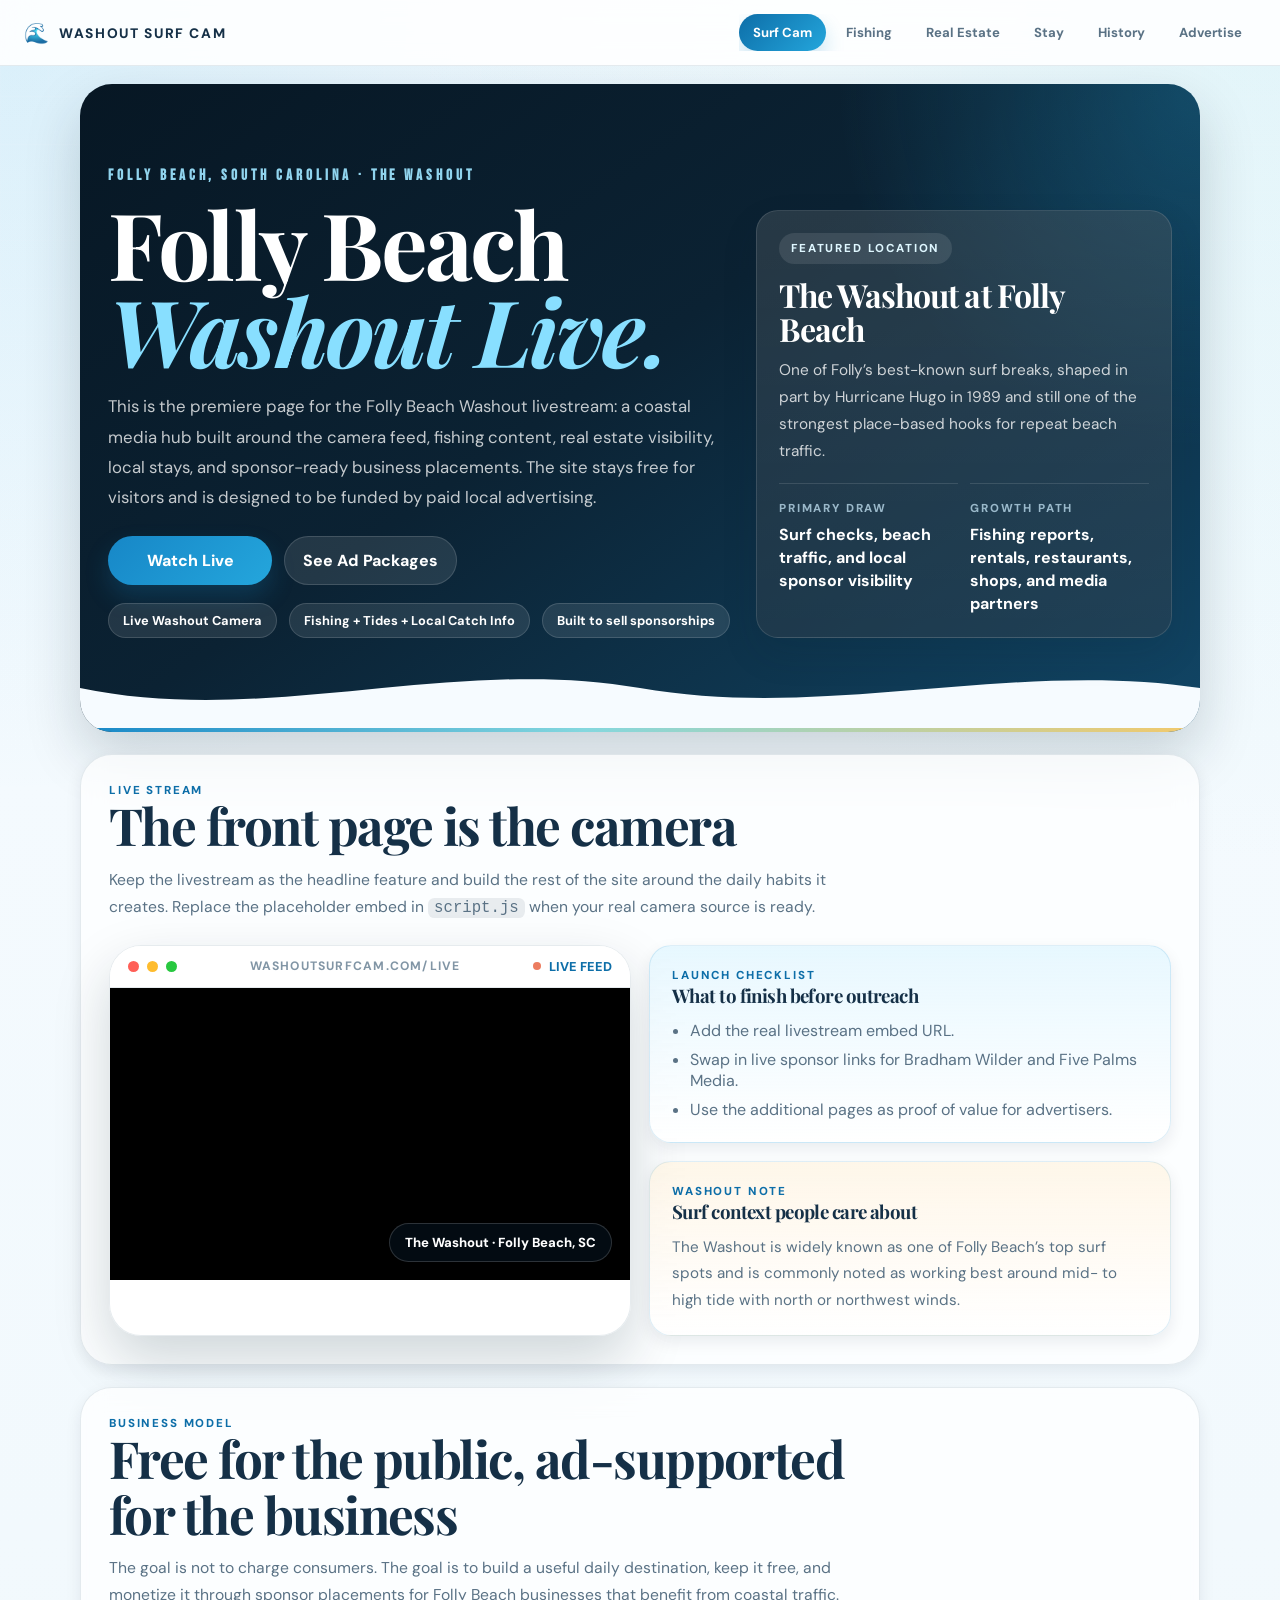
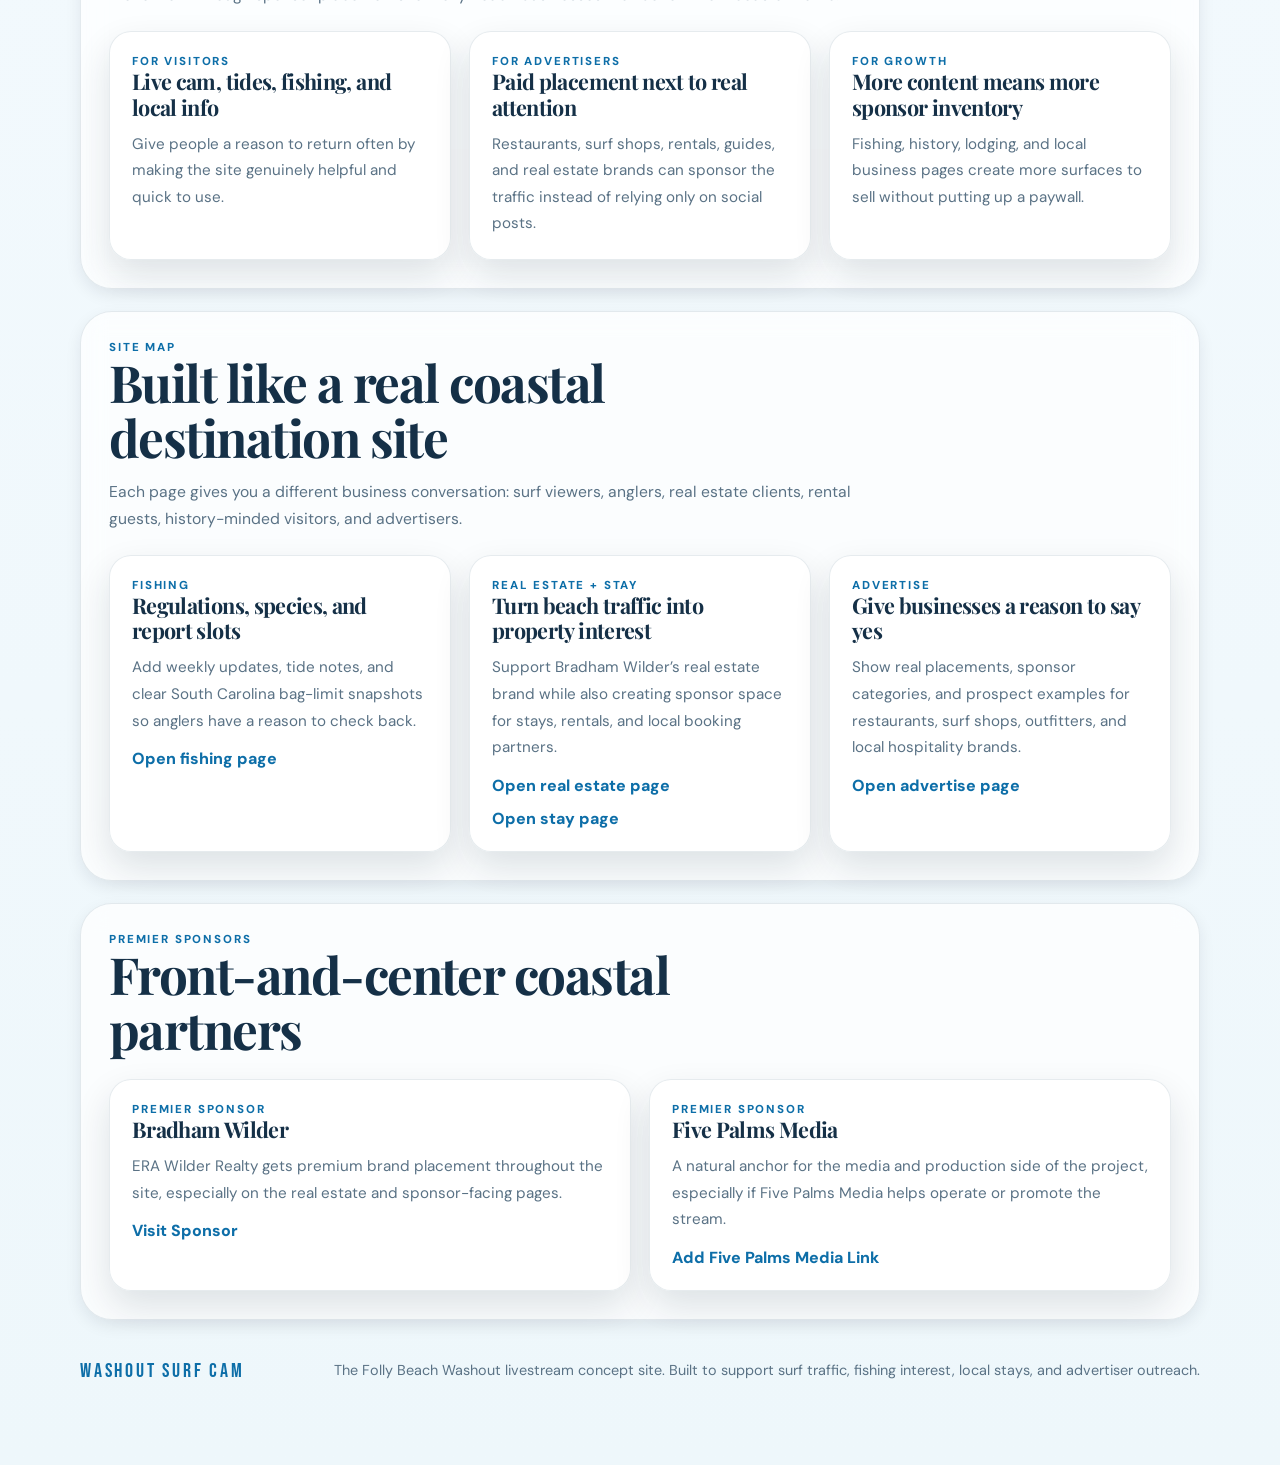
==== commit 76ec0e39: "Add files via upload" ====
--- a/index.html
+++ b/index.html
@@ -42,7 +42,8 @@
               This is the premiere page for the Folly Beach Washout livestream:
               a coastal media hub built around the camera feed, fishing content,
               real estate visibility, local stays, and sponsor-ready business
-              placements.
+              placements. The site stays free for visitors and is designed to be
+              funded by paid local advertising.
             </p>
             <div class="hero-actions">
               <a class="button button-primary" href="#live-stream">Watch Live</a>
@@ -141,6 +142,46 @@
 
       <section class="section">
         <div class="section-header">
+          <p class="section-eyebrow">Business Model</p>
+          <h2 class="section-title">Free for the public, ad-supported for the business</h2>
+          <p class="section-copy">
+            The goal is not to charge consumers. The goal is to build a useful
+            daily destination, keep it free, and monetize it through sponsor
+            placements for Folly Beach businesses that benefit from coastal
+            traffic.
+          </p>
+        </div>
+
+        <div class="grid-3">
+          <article class="feature-card">
+            <p class="card-kicker">For Visitors</p>
+            <h3>Live cam, tides, fishing, and local info</h3>
+            <p class="card-copy">
+              Give people a reason to return often by making the site genuinely
+              helpful and quick to use.
+            </p>
+          </article>
+          <article class="feature-card">
+            <p class="card-kicker">For Advertisers</p>
+            <h3>Paid placement next to real attention</h3>
+            <p class="card-copy">
+              Restaurants, surf shops, rentals, guides, and real estate brands
+              can sponsor the traffic instead of relying only on social posts.
+            </p>
+          </article>
+          <article class="feature-card">
+            <p class="card-kicker">For Growth</p>
+            <h3>More content means more sponsor inventory</h3>
+            <p class="card-copy">
+              Fishing, history, lodging, and local business pages create more
+              surfaces to sell without putting up a paywall.
+            </p>
+          </article>
+        </div>
+      </section>
+
+      <section class="section">
+        <div class="section-header">
           <p class="section-eyebrow">Site Map</p>
           <h2 class="section-title">Built like a real coastal destination site</h2>
           <p class="section-copy">
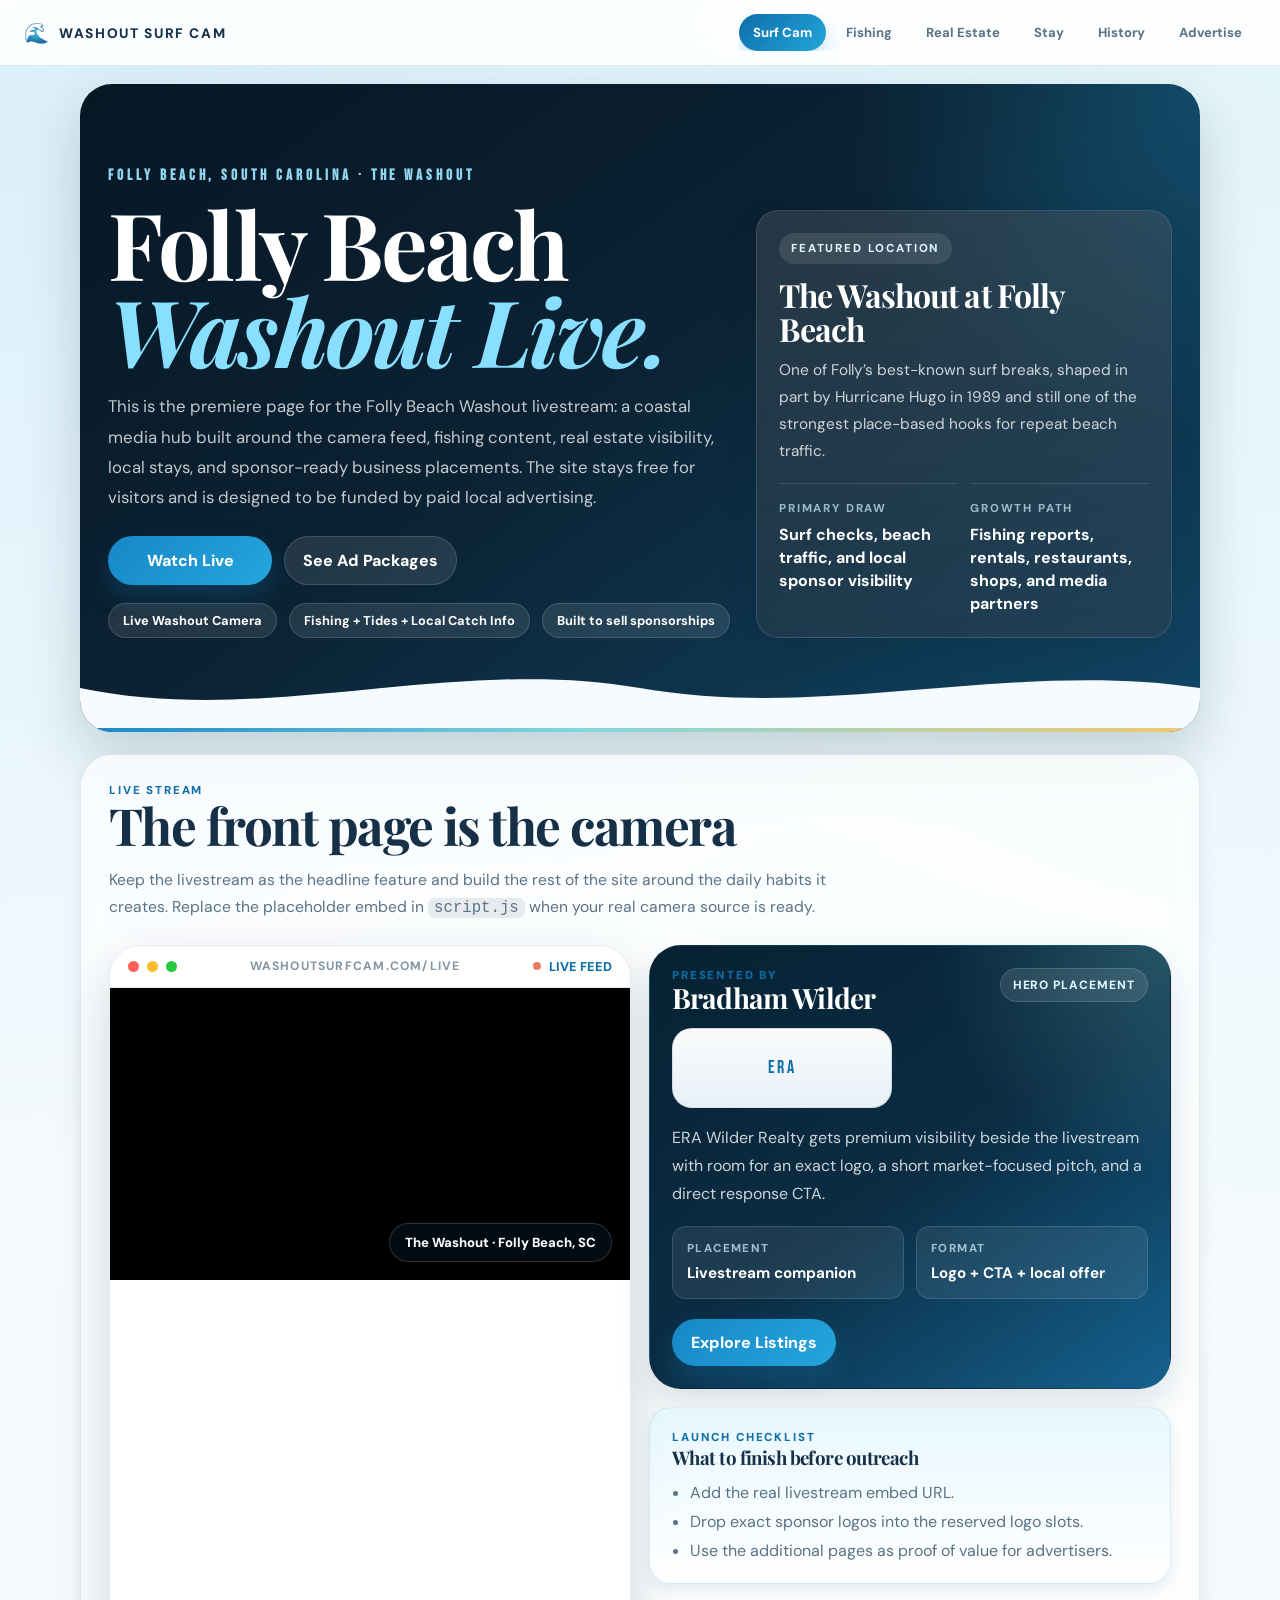
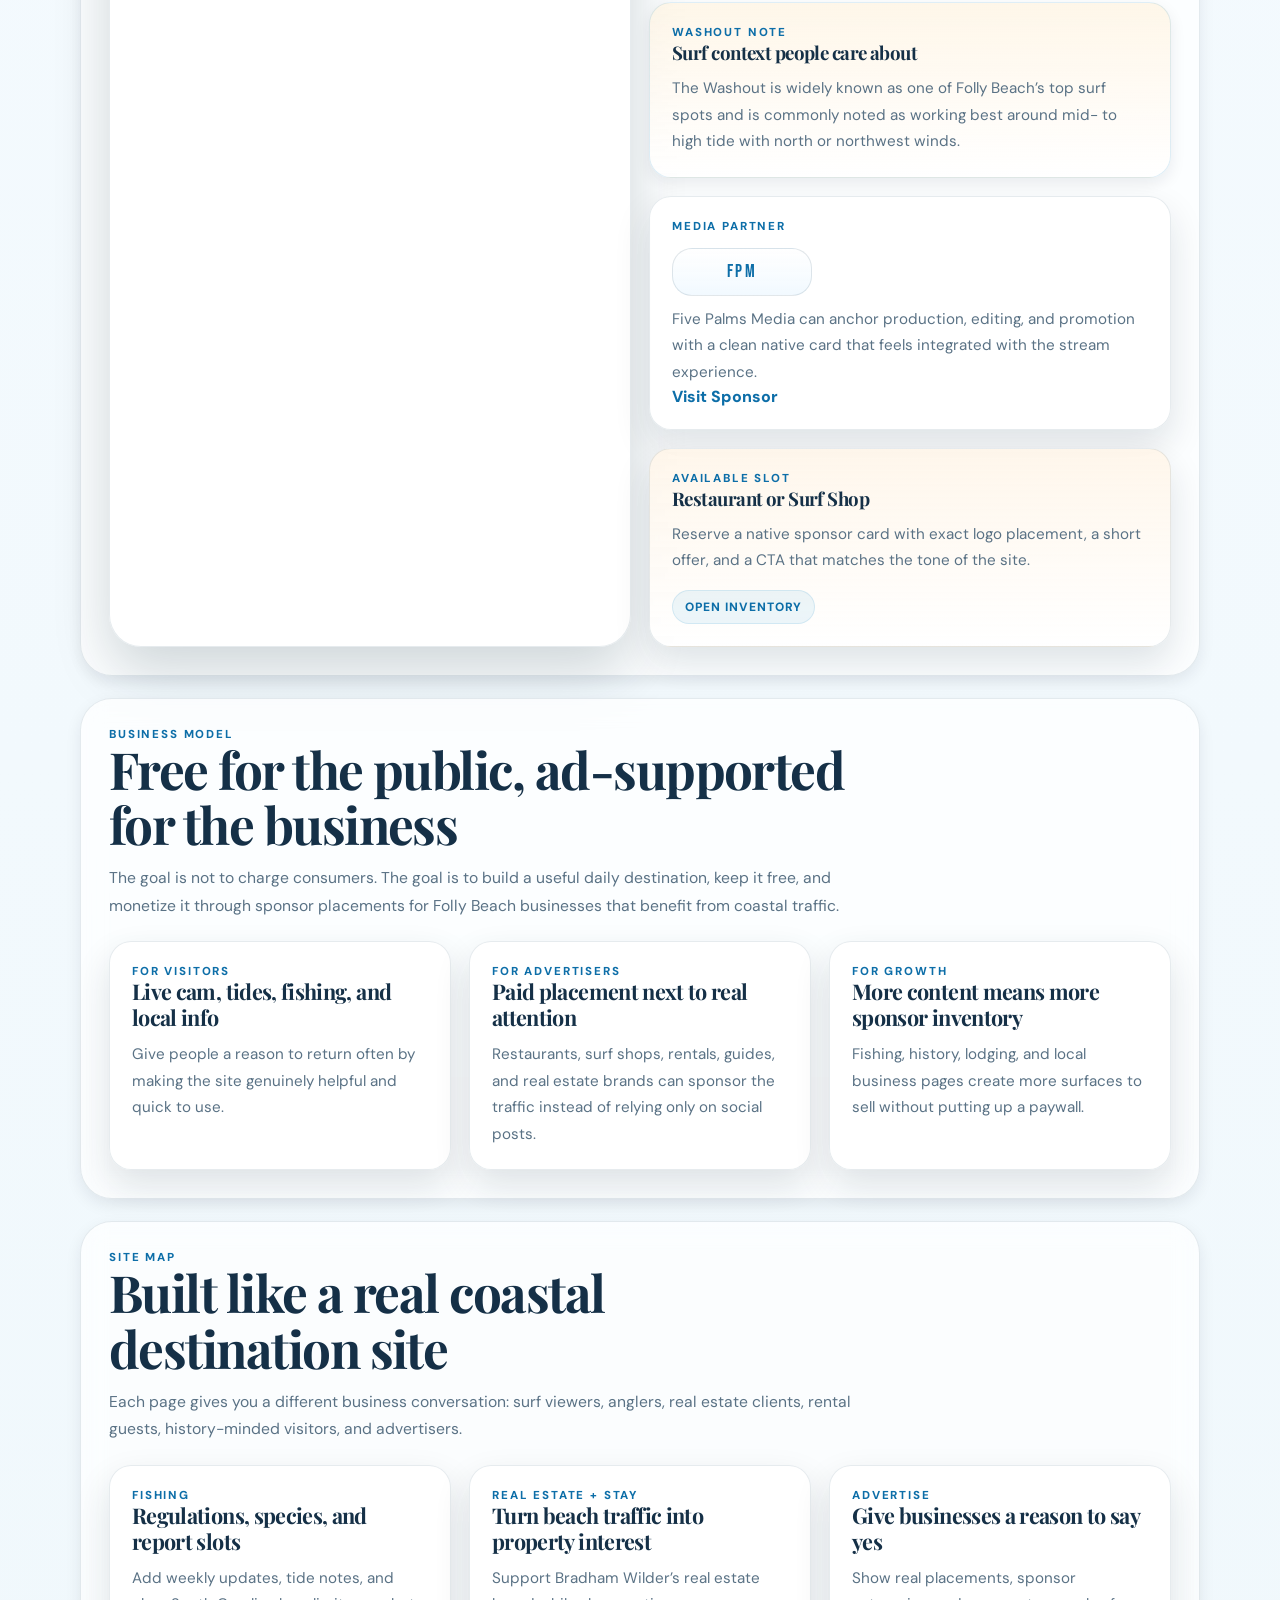
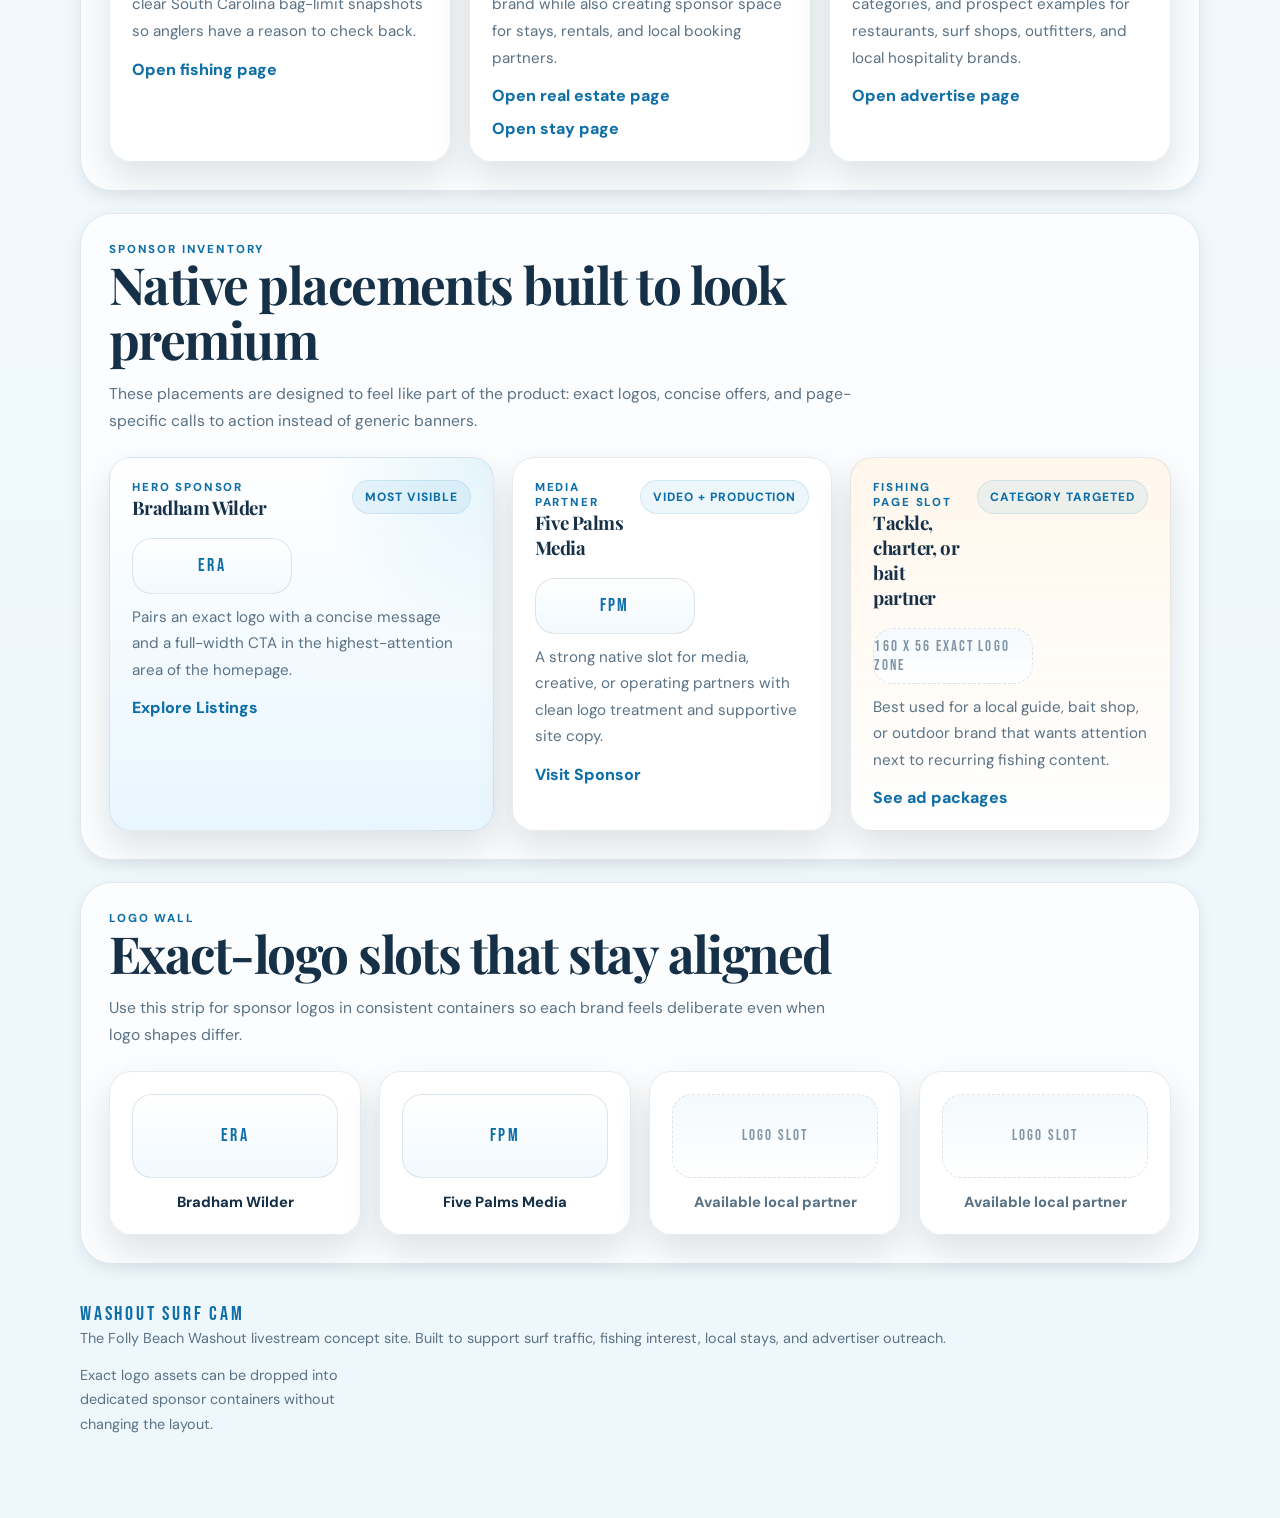
==== commit 6d1e66be: "Add files via upload" ====
--- a/index.html
+++ b/index.html
@@ -117,12 +117,47 @@
           </div>
 
           <div class="stream-side">
+            <aside class="sponsor-spotlight" data-sponsor-card="era">
+              <div class="sponsor-spotlight-top">
+                <div>
+                  <p class="card-kicker">Presented By</p>
+                  <h3 class="sponsor-spotlight-title" data-sponsor-field="name">Bradham Wilder</h3>
+                </div>
+                <span class="sponsor-tier" data-sponsor-field="tier">Hero Placement</span>
+              </div>
+              <div
+                class="logo-lockup logo-lockup-hero"
+                data-sponsor-logo-slot="era"
+                aria-label="ERA Wilder Realty logo placement"
+              >
+                <img data-sponsor-logo="era" alt="" hidden />
+                <span data-sponsor-logo-fallback="era">ERA</span>
+              </div>
+              <p class="sponsor-spotlight-copy" data-sponsor-field="body">
+                Premium visibility beside the livestream with room for an exact
+                logo, short pitch, and direct response CTA.
+              </p>
+              <div class="sponsor-spotlight-meta">
+                <div class="metric-chip">
+                  <span class="metric-chip-label">Placement</span>
+                  <strong>Livestream companion</strong>
+                </div>
+                <div class="metric-chip">
+                  <span class="metric-chip-label">Format</span>
+                  <strong>Logo + CTA + local offer</strong>
+                </div>
+              </div>
+              <a class="button button-primary" href="#" data-sponsor-link="era" data-sponsor-cta="era">
+                View Sponsor
+              </a>
+            </aside>
+
             <div class="highlight-card">
               <p class="card-kicker">Launch Checklist</p>
               <h3>What to finish before outreach</h3>
               <ul class="list">
                 <li>Add the real livestream embed URL.</li>
-                <li>Swap in live sponsor links for Bradham Wilder and Five Palms Media.</li>
+                <li>Drop exact sponsor logos into the reserved logo slots.</li>
                 <li>Use the additional pages as proof of value for advertisers.</li>
               </ul>
             </div>
@@ -135,6 +170,36 @@
                 and is commonly noted as working best around mid- to high tide
                 with north or northwest winds.
               </p>
+            </div>
+
+            <div class="sponsor-stack">
+              <article class="sponsor-mini-card" data-sponsor-card="five-palms">
+                <p class="card-kicker">Media Partner</p>
+                <div
+                  class="logo-lockup logo-lockup-compact"
+                  data-sponsor-logo-slot="five-palms"
+                  aria-label="Five Palms Media logo placement"
+                >
+                  <img data-sponsor-logo="five-palms" alt="" hidden />
+                  <span data-sponsor-logo-fallback="five-palms">FPM</span>
+                </div>
+                <p class="card-copy" data-sponsor-field="body">
+                  Production and creative support placement with a clean logo area.
+                </p>
+                <a class="mini-link" href="#" data-sponsor-link="five-palms" data-sponsor-cta="five-palms">
+                  Visit Sponsor
+                </a>
+              </article>
+
+              <article class="sponsor-mini-card sponsor-mini-card-muted">
+                <p class="card-kicker">Available Slot</p>
+                <h3>Restaurant or Surf Shop</h3>
+                <p class="card-copy">
+                  Reserve a native sponsor card with exact logo placement, a short offer,
+                  and a CTA that matches the tone of the site.
+                </p>
+                <span class="availability-pill">Open inventory</span>
+              </article>
             </div>
           </div>
         </div>
@@ -233,44 +298,144 @@
 
       <section class="section">
         <div class="section-header">
-          <p class="section-eyebrow">Premier Sponsors</p>
-          <h2 class="section-title">Front-and-center coastal partners</h2>
-        </div>
-
-        <div class="grid-2">
-          <article class="card">
-            <p class="card-kicker">Premier Sponsor</p>
-            <h3>Bradham Wilder</h3>
-            <p class="card-copy">
-              ERA Wilder Realty gets premium brand placement throughout the site,
-              especially on the real estate and sponsor-facing pages.
-            </p>
-            <div class="mini-links">
-              <a class="mini-link" href="#" data-sponsor-link="era">Add ERA Wilder Realty Link</a>
-            </div>
-          </article>
-
-          <article class="card">
-            <p class="card-kicker">Premier Sponsor</p>
-            <h3>Five Palms Media</h3>
-            <p class="card-copy">
-              A natural anchor for the media and production side of the project,
-              especially if Five Palms Media helps operate or promote the stream.
-            </p>
-            <div class="mini-links">
-              <a class="mini-link" href="#" data-sponsor-link="five-palms">Add Five Palms Media Link</a>
-            </div>
+          <p class="section-eyebrow">Sponsor Inventory</p>
+          <h2 class="section-title">Native placements built to look premium</h2>
+          <p class="section-copy">
+            These placements are designed to feel like part of the product:
+            exact logos, concise offers, and page-specific calls to action
+            instead of generic banners.
+          </p>
+        </div>
+
+        <div class="sponsor-grid">
+          <article class="ad-card ad-card-featured" data-sponsor-card="era">
+            <div class="ad-card-header">
+              <div>
+                <p class="card-kicker">Hero Sponsor</p>
+                <h3 data-sponsor-field="name">Bradham Wilder</h3>
+              </div>
+              <span class="ad-badge">Most visible</span>
+            </div>
+            <div
+              class="logo-lockup logo-lockup-section"
+              data-sponsor-logo-slot="era"
+              aria-label="ERA Wilder Realty logo placement"
+            >
+              <img data-sponsor-logo="era" alt="" hidden />
+              <span data-sponsor-logo-fallback="era">ERA</span>
+            </div>
+            <p class="card-copy">
+              Pairs an exact logo with a concise message and a full-width CTA in
+              the highest-attention area of the homepage.
+            </p>
+            <div class="mini-links">
+              <a class="mini-link" href="#" data-sponsor-link="era" data-sponsor-cta="era">View Sponsor</a>
+            </div>
+          </article>
+
+          <article class="ad-card" data-sponsor-card="five-palms">
+            <div class="ad-card-header">
+              <div>
+                <p class="card-kicker">Media Partner</p>
+                <h3 data-sponsor-field="name">Five Palms Media</h3>
+              </div>
+              <span class="ad-badge">Video + production</span>
+            </div>
+            <div
+              class="logo-lockup logo-lockup-section"
+              data-sponsor-logo-slot="five-palms"
+              aria-label="Five Palms Media logo placement"
+            >
+              <img data-sponsor-logo="five-palms" alt="" hidden />
+              <span data-sponsor-logo-fallback="five-palms">FPM</span>
+            </div>
+            <p class="card-copy">
+              A strong native slot for media, creative, or operating partners with
+              clean logo treatment and supportive site copy.
+            </p>
+            <div class="mini-links">
+              <a class="mini-link" href="#" data-sponsor-link="five-palms" data-sponsor-cta="five-palms">Visit Sponsor</a>
+            </div>
+          </article>
+
+          <article class="ad-card ad-card-warm">
+            <div class="ad-card-header">
+              <div>
+                <p class="card-kicker">Fishing Page Slot</p>
+                <h3>Tackle, charter, or bait partner</h3>
+              </div>
+              <span class="ad-badge">Category targeted</span>
+            </div>
+            <div class="logo-lockup logo-lockup-section logo-lockup-empty" aria-label="Available sponsor logo slot">
+              <span>160 x 56 exact logo zone</span>
+            </div>
+            <p class="card-copy">
+              Best used for a local guide, bait shop, or outdoor brand that wants
+              attention next to recurring fishing content.
+            </p>
+            <div class="mini-links">
+              <a class="mini-link" href="./advertise.html">See ad packages</a>
+            </div>
+          </article>
+        </div>
+      </section>
+
+      <section class="section partner-strip-section">
+        <div class="section-header">
+          <p class="section-eyebrow">Logo Wall</p>
+          <h2 class="section-title">Exact-logo slots that stay aligned</h2>
+          <p class="section-copy">
+            Use this strip for sponsor logos in consistent containers so each
+            brand feels deliberate even when logo shapes differ.
+          </p>
+        </div>
+
+        <div class="partner-strip">
+          <article class="partner-tile" data-sponsor-card="era">
+            <div class="logo-lockup logo-lockup-wall" data-sponsor-logo-slot="era" aria-label="ERA Wilder Realty logo placement">
+              <img data-sponsor-logo="era" alt="" hidden />
+              <span data-sponsor-logo-fallback="era">ERA</span>
+            </div>
+            <p class="partner-name" data-sponsor-field="name">Bradham Wilder</p>
+          </article>
+
+          <article class="partner-tile" data-sponsor-card="five-palms">
+            <div class="logo-lockup logo-lockup-wall" data-sponsor-logo-slot="five-palms" aria-label="Five Palms Media logo placement">
+              <img data-sponsor-logo="five-palms" alt="" hidden />
+              <span data-sponsor-logo-fallback="five-palms">FPM</span>
+            </div>
+            <p class="partner-name" data-sponsor-field="name">Five Palms Media</p>
+          </article>
+
+          <article class="partner-tile partner-tile-open">
+            <div class="logo-lockup logo-lockup-wall logo-lockup-empty" aria-label="Available sponsor logo slot">
+              <span>Logo slot</span>
+            </div>
+            <p class="partner-name">Available local partner</p>
+          </article>
+
+          <article class="partner-tile partner-tile-open">
+            <div class="logo-lockup logo-lockup-wall logo-lockup-empty" aria-label="Available sponsor logo slot">
+              <span>Logo slot</span>
+            </div>
+            <p class="partner-name">Available local partner</p>
           </article>
         </div>
       </section>
 
       <footer class="footer">
         <div class="footer-row">
-          <div class="footer-brand">Washout Surf Cam</div>
-          <p class="footer-copy">
-            The Folly Beach Washout livestream concept site. Built to support
-            surf traffic, fishing interest, local stays, and advertiser outreach.
-          </p>
+          <div>
+            <div class="footer-brand">Washout Surf Cam</div>
+            <p class="footer-copy">
+              The Folly Beach Washout livestream concept site. Built to support
+              surf traffic, fishing interest, local stays, and advertiser outreach.
+            </p>
+          </div>
+          <div class="footer-mini-note">
+            Exact logo assets can be dropped into dedicated sponsor containers
+            without changing the layout.
+          </div>
         </div>
       </footer>
     </div>
--- a/styles.css
+++ b/styles.css
@@ -626,6 +626,215 @@
   gap: 18px;
 }
 
+.sponsor-spotlight,
+.sponsor-mini-card,
+.ad-card,
+.partner-tile {
+  border: 1px solid var(--line);
+  box-shadow: var(--shadow-md);
+}
+
+.sponsor-spotlight {
+  padding: 22px;
+  border-radius: var(--radius-xl);
+  color: var(--white);
+  background:
+    radial-gradient(circle at top right, rgba(132, 215, 222, 0.24), transparent 34%),
+    linear-gradient(145deg, #072133 0%, #0b2d44 52%, #15628f 100%);
+}
+
+.sponsor-spotlight-top,
+.ad-card-header {
+  display: flex;
+  align-items: flex-start;
+  justify-content: space-between;
+  gap: 16px;
+}
+
+.sponsor-spotlight-title {
+  font-size: 1.75rem;
+  line-height: 1.05;
+}
+
+.sponsor-tier,
+.ad-badge,
+.availability-pill {
+  display: inline-flex;
+  align-items: center;
+  justify-content: center;
+  padding: 8px 12px;
+  border-radius: 999px;
+  font-size: 0.75rem;
+  font-weight: 800;
+  letter-spacing: 0.08em;
+  text-transform: uppercase;
+  white-space: nowrap;
+}
+
+.sponsor-tier {
+  color: #dff7ff;
+  background: rgba(255, 255, 255, 0.1);
+  border: 1px solid rgba(255, 255, 255, 0.14);
+}
+
+.sponsor-spotlight-copy {
+  margin-top: 16px;
+  color: rgba(255, 255, 255, 0.8);
+  line-height: 1.75;
+}
+
+.sponsor-spotlight-meta {
+  display: grid;
+  grid-template-columns: repeat(2, minmax(0, 1fr));
+  gap: 12px;
+  margin: 18px 0 20px;
+}
+
+.metric-chip {
+  padding: 14px;
+  border-radius: var(--radius-md);
+  background: rgba(255, 255, 255, 0.08);
+  border: 1px solid rgba(255, 255, 255, 0.12);
+}
+
+.metric-chip-label {
+  display: block;
+  color: rgba(214, 240, 255, 0.72);
+  font-size: 0.72rem;
+  font-weight: 800;
+  letter-spacing: 0.12em;
+  text-transform: uppercase;
+}
+
+.metric-chip strong {
+  display: block;
+  margin-top: 6px;
+  font-size: 0.95rem;
+  line-height: 1.45;
+}
+
+.logo-lockup {
+  display: flex;
+  align-items: center;
+  justify-content: center;
+  overflow: hidden;
+  border-radius: 20px;
+  border: 1px solid rgba(17, 58, 87, 0.12);
+  background:
+    linear-gradient(180deg, rgba(255, 255, 255, 0.98), rgba(241, 249, 255, 0.96));
+}
+
+.logo-lockup img {
+  max-width: calc(100% - 32px);
+  max-height: calc(100% - 24px);
+  width: auto;
+  height: auto;
+  object-fit: contain;
+}
+
+.logo-lockup span {
+  font-family: "Bebas Neue", sans-serif;
+  letter-spacing: 0.14em;
+  font-size: 1.1rem;
+  color: var(--blue-700);
+}
+
+.logo-lockup-hero {
+  width: 220px;
+  height: 80px;
+  margin-top: 16px;
+}
+
+.logo-lockup-section {
+  width: 160px;
+  height: 56px;
+  margin-top: 18px;
+}
+
+.logo-lockup-compact {
+  width: 140px;
+  height: 48px;
+  margin: 14px 0 0;
+}
+
+.logo-lockup-wall {
+  width: 100%;
+  min-height: 84px;
+}
+
+.logo-lockup-empty {
+  border-style: dashed;
+  background:
+    linear-gradient(180deg, rgba(243, 249, 253, 0.96), rgba(255, 255, 255, 0.98));
+}
+
+.logo-lockup-empty span {
+  font-size: 0.95rem;
+  color: var(--ink-faint);
+}
+
+.sponsor-stack,
+.partner-strip,
+.sponsor-grid {
+  display: grid;
+  gap: 18px;
+}
+
+.sponsor-mini-card,
+.ad-card,
+.partner-tile {
+  border-radius: var(--radius-lg);
+  padding: 22px;
+  background: rgba(255, 255, 255, 0.96);
+}
+
+.sponsor-mini-card-muted,
+.ad-card-warm {
+  background:
+    linear-gradient(180deg, rgba(255, 245, 232, 0.86), rgba(255, 255, 255, 0.98));
+}
+
+.availability-pill,
+.ad-badge {
+  color: var(--blue-700);
+  background: rgba(23, 135, 199, 0.08);
+  border: 1px solid rgba(23, 135, 199, 0.12);
+}
+
+.availability-pill {
+  margin-top: 16px;
+}
+
+.sponsor-grid {
+  grid-template-columns: 1.2fr 1fr 1fr;
+}
+
+.ad-card-featured {
+  background:
+    radial-gradient(circle at top right, rgba(36, 166, 220, 0.12), transparent 34%),
+    linear-gradient(180deg, rgba(255, 255, 255, 0.98), rgba(232, 246, 255, 0.98));
+}
+
+.partner-strip {
+  grid-template-columns: repeat(4, minmax(0, 1fr));
+}
+
+.partner-tile {
+  text-align: center;
+}
+
+.partner-name {
+  margin-top: 14px;
+  font-size: 0.92rem;
+  font-weight: 800;
+  color: var(--ink);
+}
+
+.partner-tile-open .partner-name,
+.footer-mini-note {
+  color: var(--ink-soft);
+}
+
 .highlight-card {
   border-radius: var(--radius-lg);
   padding: 22px;
@@ -782,6 +991,12 @@
 
 .footer-copy {
   font-size: 0.9rem;
+}
+
+.footer-mini-note {
+  max-width: 26ch;
+  font-size: 0.9rem;
+  line-height: 1.7;
 }
 
 .muted {
@@ -805,6 +1020,12 @@
   .hero-title {
     max-width: 100%;
   }
+
+  .sponsor-grid,
+  .partner-strip,
+  .sponsor-spotlight-meta {
+    grid-template-columns: 1fr;
+  }
 }
 
 @media (max-width: 760px) {
@@ -841,6 +1062,17 @@
     text-align: center;
   }
 
+  .sponsor-spotlight-top,
+  .ad-card-header {
+    flex-direction: column;
+  }
+
+  .logo-lockup-hero,
+  .logo-lockup-section,
+  .logo-lockup-compact {
+    width: 100%;
+  }
+
   .footer-row {
     flex-direction: column;
     align-items: flex-start;
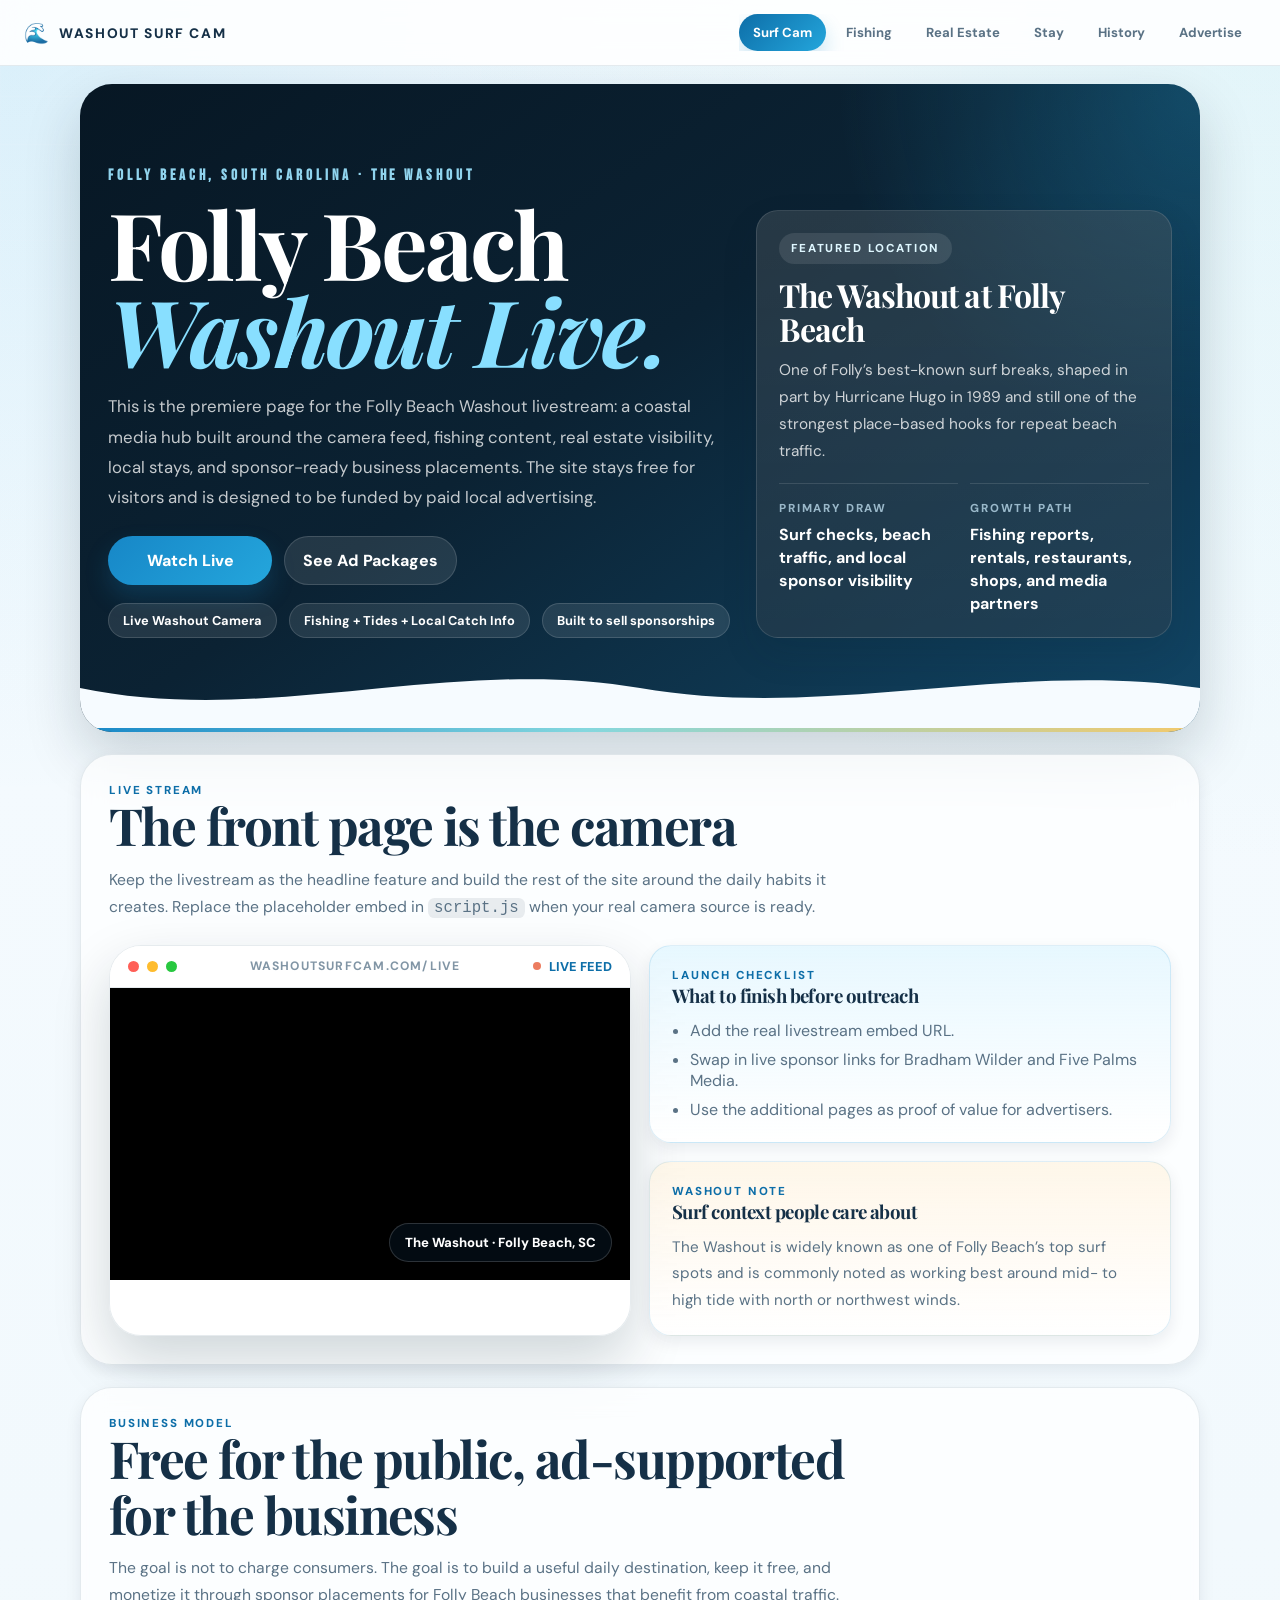
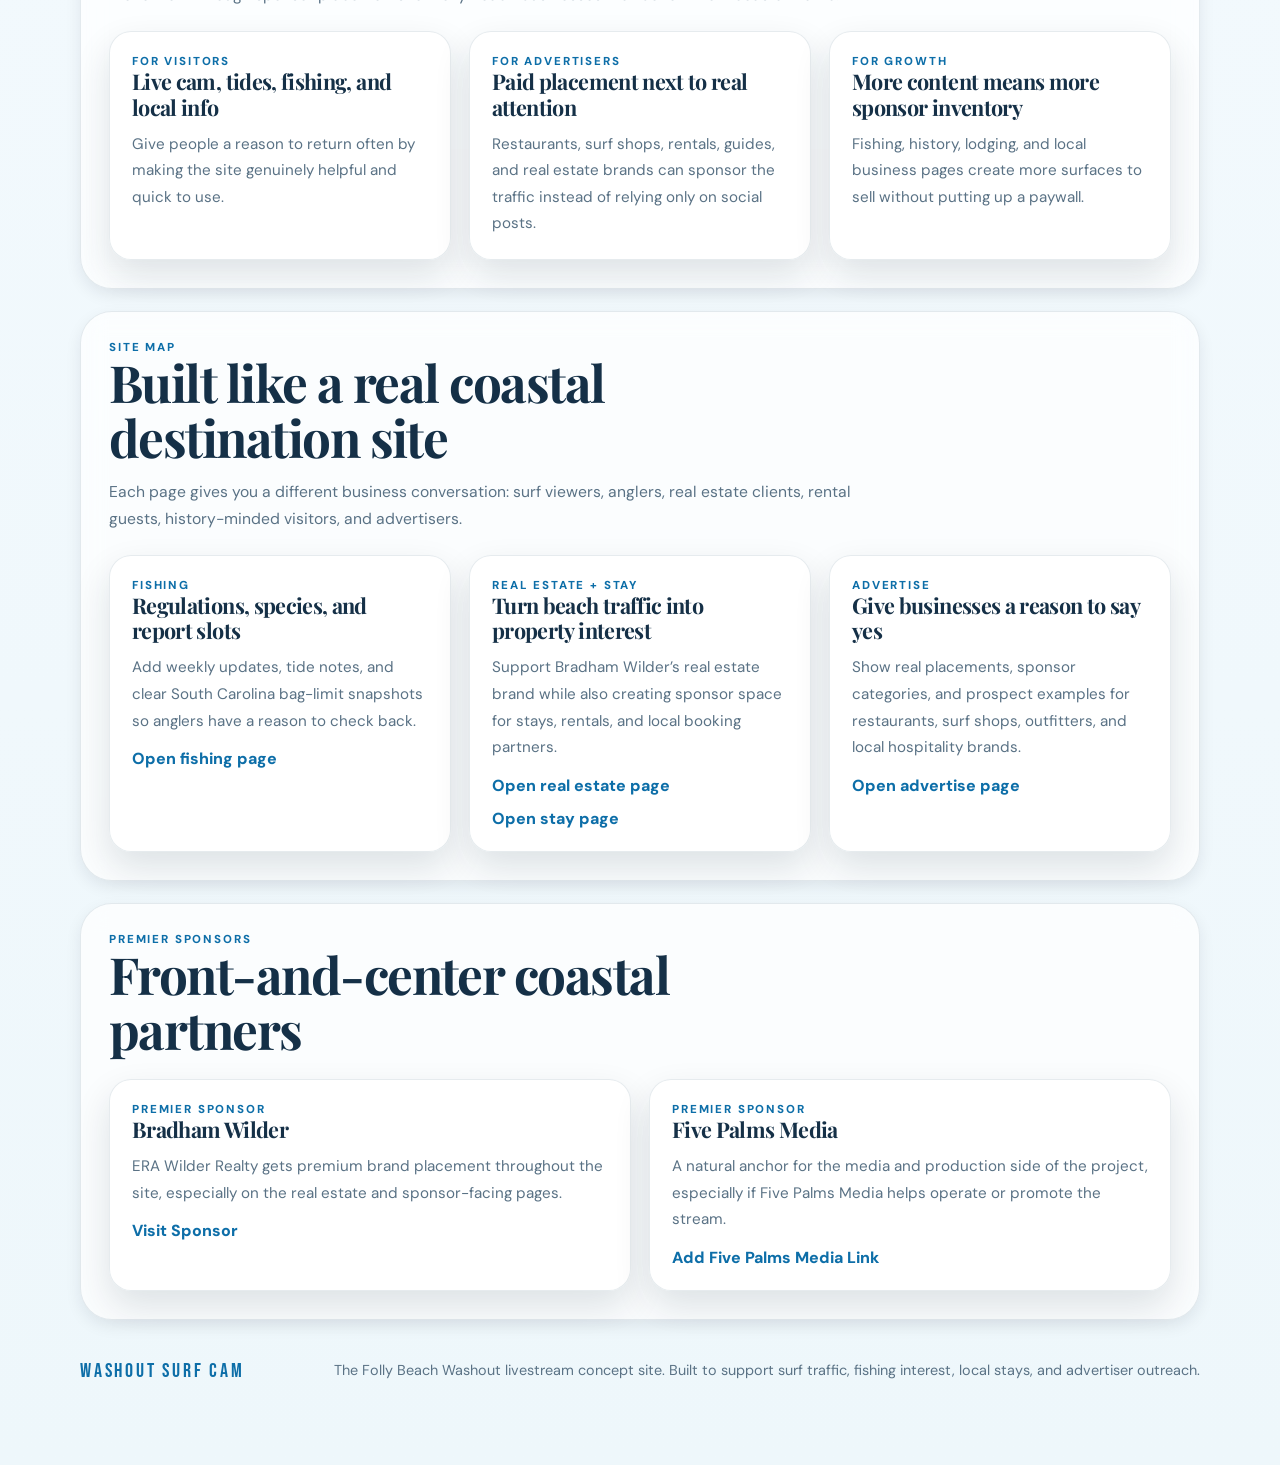
==== commit f715ec64: "Add files via upload" ====
--- a/index.html
+++ b/index.html
@@ -117,47 +117,12 @@
           </div>
 
           <div class="stream-side">
-            <aside class="sponsor-spotlight" data-sponsor-card="era">
-              <div class="sponsor-spotlight-top">
-                <div>
-                  <p class="card-kicker">Presented By</p>
-                  <h3 class="sponsor-spotlight-title" data-sponsor-field="name">Bradham Wilder</h3>
-                </div>
-                <span class="sponsor-tier" data-sponsor-field="tier">Hero Placement</span>
-              </div>
-              <div
-                class="logo-lockup logo-lockup-hero"
-                data-sponsor-logo-slot="era"
-                aria-label="ERA Wilder Realty logo placement"
-              >
-                <img data-sponsor-logo="era" alt="" hidden />
-                <span data-sponsor-logo-fallback="era">ERA</span>
-              </div>
-              <p class="sponsor-spotlight-copy" data-sponsor-field="body">
-                Premium visibility beside the livestream with room for an exact
-                logo, short pitch, and direct response CTA.
-              </p>
-              <div class="sponsor-spotlight-meta">
-                <div class="metric-chip">
-                  <span class="metric-chip-label">Placement</span>
-                  <strong>Livestream companion</strong>
-                </div>
-                <div class="metric-chip">
-                  <span class="metric-chip-label">Format</span>
-                  <strong>Logo + CTA + local offer</strong>
-                </div>
-              </div>
-              <a class="button button-primary" href="#" data-sponsor-link="era" data-sponsor-cta="era">
-                View Sponsor
-              </a>
-            </aside>
-
             <div class="highlight-card">
               <p class="card-kicker">Launch Checklist</p>
               <h3>What to finish before outreach</h3>
               <ul class="list">
                 <li>Add the real livestream embed URL.</li>
-                <li>Drop exact sponsor logos into the reserved logo slots.</li>
+                <li>Swap in live sponsor links for Bradham Wilder and Five Palms Media.</li>
                 <li>Use the additional pages as proof of value for advertisers.</li>
               </ul>
             </div>
@@ -171,36 +136,6 @@
                 with north or northwest winds.
               </p>
             </div>
-
-            <div class="sponsor-stack">
-              <article class="sponsor-mini-card" data-sponsor-card="five-palms">
-                <p class="card-kicker">Media Partner</p>
-                <div
-                  class="logo-lockup logo-lockup-compact"
-                  data-sponsor-logo-slot="five-palms"
-                  aria-label="Five Palms Media logo placement"
-                >
-                  <img data-sponsor-logo="five-palms" alt="" hidden />
-                  <span data-sponsor-logo-fallback="five-palms">FPM</span>
-                </div>
-                <p class="card-copy" data-sponsor-field="body">
-                  Production and creative support placement with a clean logo area.
-                </p>
-                <a class="mini-link" href="#" data-sponsor-link="five-palms" data-sponsor-cta="five-palms">
-                  Visit Sponsor
-                </a>
-              </article>
-
-              <article class="sponsor-mini-card sponsor-mini-card-muted">
-                <p class="card-kicker">Available Slot</p>
-                <h3>Restaurant or Surf Shop</h3>
-                <p class="card-copy">
-                  Reserve a native sponsor card with exact logo placement, a short offer,
-                  and a CTA that matches the tone of the site.
-                </p>
-                <span class="availability-pill">Open inventory</span>
-              </article>
-            </div>
           </div>
         </div>
       </section>
@@ -298,144 +233,44 @@
 
       <section class="section">
         <div class="section-header">
-          <p class="section-eyebrow">Sponsor Inventory</p>
-          <h2 class="section-title">Native placements built to look premium</h2>
-          <p class="section-copy">
-            These placements are designed to feel like part of the product:
-            exact logos, concise offers, and page-specific calls to action
-            instead of generic banners.
-          </p>
-        </div>
-
-        <div class="sponsor-grid">
-          <article class="ad-card ad-card-featured" data-sponsor-card="era">
-            <div class="ad-card-header">
-              <div>
-                <p class="card-kicker">Hero Sponsor</p>
-                <h3 data-sponsor-field="name">Bradham Wilder</h3>
-              </div>
-              <span class="ad-badge">Most visible</span>
-            </div>
-            <div
-              class="logo-lockup logo-lockup-section"
-              data-sponsor-logo-slot="era"
-              aria-label="ERA Wilder Realty logo placement"
-            >
-              <img data-sponsor-logo="era" alt="" hidden />
-              <span data-sponsor-logo-fallback="era">ERA</span>
-            </div>
-            <p class="card-copy">
-              Pairs an exact logo with a concise message and a full-width CTA in
-              the highest-attention area of the homepage.
-            </p>
-            <div class="mini-links">
-              <a class="mini-link" href="#" data-sponsor-link="era" data-sponsor-cta="era">View Sponsor</a>
-            </div>
-          </article>
-
-          <article class="ad-card" data-sponsor-card="five-palms">
-            <div class="ad-card-header">
-              <div>
-                <p class="card-kicker">Media Partner</p>
-                <h3 data-sponsor-field="name">Five Palms Media</h3>
-              </div>
-              <span class="ad-badge">Video + production</span>
-            </div>
-            <div
-              class="logo-lockup logo-lockup-section"
-              data-sponsor-logo-slot="five-palms"
-              aria-label="Five Palms Media logo placement"
-            >
-              <img data-sponsor-logo="five-palms" alt="" hidden />
-              <span data-sponsor-logo-fallback="five-palms">FPM</span>
-            </div>
-            <p class="card-copy">
-              A strong native slot for media, creative, or operating partners with
-              clean logo treatment and supportive site copy.
-            </p>
-            <div class="mini-links">
-              <a class="mini-link" href="#" data-sponsor-link="five-palms" data-sponsor-cta="five-palms">Visit Sponsor</a>
-            </div>
-          </article>
-
-          <article class="ad-card ad-card-warm">
-            <div class="ad-card-header">
-              <div>
-                <p class="card-kicker">Fishing Page Slot</p>
-                <h3>Tackle, charter, or bait partner</h3>
-              </div>
-              <span class="ad-badge">Category targeted</span>
-            </div>
-            <div class="logo-lockup logo-lockup-section logo-lockup-empty" aria-label="Available sponsor logo slot">
-              <span>160 x 56 exact logo zone</span>
-            </div>
-            <p class="card-copy">
-              Best used for a local guide, bait shop, or outdoor brand that wants
-              attention next to recurring fishing content.
-            </p>
-            <div class="mini-links">
-              <a class="mini-link" href="./advertise.html">See ad packages</a>
-            </div>
-          </article>
-        </div>
-      </section>
-
-      <section class="section partner-strip-section">
-        <div class="section-header">
-          <p class="section-eyebrow">Logo Wall</p>
-          <h2 class="section-title">Exact-logo slots that stay aligned</h2>
-          <p class="section-copy">
-            Use this strip for sponsor logos in consistent containers so each
-            brand feels deliberate even when logo shapes differ.
-          </p>
-        </div>
-
-        <div class="partner-strip">
-          <article class="partner-tile" data-sponsor-card="era">
-            <div class="logo-lockup logo-lockup-wall" data-sponsor-logo-slot="era" aria-label="ERA Wilder Realty logo placement">
-              <img data-sponsor-logo="era" alt="" hidden />
-              <span data-sponsor-logo-fallback="era">ERA</span>
-            </div>
-            <p class="partner-name" data-sponsor-field="name">Bradham Wilder</p>
-          </article>
-
-          <article class="partner-tile" data-sponsor-card="five-palms">
-            <div class="logo-lockup logo-lockup-wall" data-sponsor-logo-slot="five-palms" aria-label="Five Palms Media logo placement">
-              <img data-sponsor-logo="five-palms" alt="" hidden />
-              <span data-sponsor-logo-fallback="five-palms">FPM</span>
-            </div>
-            <p class="partner-name" data-sponsor-field="name">Five Palms Media</p>
-          </article>
-
-          <article class="partner-tile partner-tile-open">
-            <div class="logo-lockup logo-lockup-wall logo-lockup-empty" aria-label="Available sponsor logo slot">
-              <span>Logo slot</span>
-            </div>
-            <p class="partner-name">Available local partner</p>
-          </article>
-
-          <article class="partner-tile partner-tile-open">
-            <div class="logo-lockup logo-lockup-wall logo-lockup-empty" aria-label="Available sponsor logo slot">
-              <span>Logo slot</span>
-            </div>
-            <p class="partner-name">Available local partner</p>
+          <p class="section-eyebrow">Premier Sponsors</p>
+          <h2 class="section-title">Front-and-center coastal partners</h2>
+        </div>
+
+        <div class="grid-2">
+          <article class="card">
+            <p class="card-kicker">Premier Sponsor</p>
+            <h3>Bradham Wilder</h3>
+            <p class="card-copy">
+              ERA Wilder Realty gets premium brand placement throughout the site,
+              especially on the real estate and sponsor-facing pages.
+            </p>
+            <div class="mini-links">
+              <a class="mini-link" href="#" data-sponsor-link="era">Add ERA Wilder Realty Link</a>
+            </div>
+          </article>
+
+          <article class="card">
+            <p class="card-kicker">Premier Sponsor</p>
+            <h3>Five Palms Media</h3>
+            <p class="card-copy">
+              A natural anchor for the media and production side of the project,
+              especially if Five Palms Media helps operate or promote the stream.
+            </p>
+            <div class="mini-links">
+              <a class="mini-link" href="#" data-sponsor-link="five-palms">Add Five Palms Media Link</a>
+            </div>
           </article>
         </div>
       </section>
 
       <footer class="footer">
         <div class="footer-row">
-          <div>
-            <div class="footer-brand">Washout Surf Cam</div>
-            <p class="footer-copy">
-              The Folly Beach Washout livestream concept site. Built to support
-              surf traffic, fishing interest, local stays, and advertiser outreach.
-            </p>
-          </div>
-          <div class="footer-mini-note">
-            Exact logo assets can be dropped into dedicated sponsor containers
-            without changing the layout.
-          </div>
+          <div class="footer-brand">Washout Surf Cam</div>
+          <p class="footer-copy">
+            The Folly Beach Washout livestream concept site. Built to support
+            surf traffic, fishing interest, local stays, and advertiser outreach.
+          </p>
         </div>
       </footer>
     </div>
--- a/styles.css
+++ b/styles.css
@@ -626,215 +626,6 @@
   gap: 18px;
 }
 
-.sponsor-spotlight,
-.sponsor-mini-card,
-.ad-card,
-.partner-tile {
-  border: 1px solid var(--line);
-  box-shadow: var(--shadow-md);
-}
-
-.sponsor-spotlight {
-  padding: 22px;
-  border-radius: var(--radius-xl);
-  color: var(--white);
-  background:
-    radial-gradient(circle at top right, rgba(132, 215, 222, 0.24), transparent 34%),
-    linear-gradient(145deg, #072133 0%, #0b2d44 52%, #15628f 100%);
-}
-
-.sponsor-spotlight-top,
-.ad-card-header {
-  display: flex;
-  align-items: flex-start;
-  justify-content: space-between;
-  gap: 16px;
-}
-
-.sponsor-spotlight-title {
-  font-size: 1.75rem;
-  line-height: 1.05;
-}
-
-.sponsor-tier,
-.ad-badge,
-.availability-pill {
-  display: inline-flex;
-  align-items: center;
-  justify-content: center;
-  padding: 8px 12px;
-  border-radius: 999px;
-  font-size: 0.75rem;
-  font-weight: 800;
-  letter-spacing: 0.08em;
-  text-transform: uppercase;
-  white-space: nowrap;
-}
-
-.sponsor-tier {
-  color: #dff7ff;
-  background: rgba(255, 255, 255, 0.1);
-  border: 1px solid rgba(255, 255, 255, 0.14);
-}
-
-.sponsor-spotlight-copy {
-  margin-top: 16px;
-  color: rgba(255, 255, 255, 0.8);
-  line-height: 1.75;
-}
-
-.sponsor-spotlight-meta {
-  display: grid;
-  grid-template-columns: repeat(2, minmax(0, 1fr));
-  gap: 12px;
-  margin: 18px 0 20px;
-}
-
-.metric-chip {
-  padding: 14px;
-  border-radius: var(--radius-md);
-  background: rgba(255, 255, 255, 0.08);
-  border: 1px solid rgba(255, 255, 255, 0.12);
-}
-
-.metric-chip-label {
-  display: block;
-  color: rgba(214, 240, 255, 0.72);
-  font-size: 0.72rem;
-  font-weight: 800;
-  letter-spacing: 0.12em;
-  text-transform: uppercase;
-}
-
-.metric-chip strong {
-  display: block;
-  margin-top: 6px;
-  font-size: 0.95rem;
-  line-height: 1.45;
-}
-
-.logo-lockup {
-  display: flex;
-  align-items: center;
-  justify-content: center;
-  overflow: hidden;
-  border-radius: 20px;
-  border: 1px solid rgba(17, 58, 87, 0.12);
-  background:
-    linear-gradient(180deg, rgba(255, 255, 255, 0.98), rgba(241, 249, 255, 0.96));
-}
-
-.logo-lockup img {
-  max-width: calc(100% - 32px);
-  max-height: calc(100% - 24px);
-  width: auto;
-  height: auto;
-  object-fit: contain;
-}
-
-.logo-lockup span {
-  font-family: "Bebas Neue", sans-serif;
-  letter-spacing: 0.14em;
-  font-size: 1.1rem;
-  color: var(--blue-700);
-}
-
-.logo-lockup-hero {
-  width: 220px;
-  height: 80px;
-  margin-top: 16px;
-}
-
-.logo-lockup-section {
-  width: 160px;
-  height: 56px;
-  margin-top: 18px;
-}
-
-.logo-lockup-compact {
-  width: 140px;
-  height: 48px;
-  margin: 14px 0 0;
-}
-
-.logo-lockup-wall {
-  width: 100%;
-  min-height: 84px;
-}
-
-.logo-lockup-empty {
-  border-style: dashed;
-  background:
-    linear-gradient(180deg, rgba(243, 249, 253, 0.96), rgba(255, 255, 255, 0.98));
-}
-
-.logo-lockup-empty span {
-  font-size: 0.95rem;
-  color: var(--ink-faint);
-}
-
-.sponsor-stack,
-.partner-strip,
-.sponsor-grid {
-  display: grid;
-  gap: 18px;
-}
-
-.sponsor-mini-card,
-.ad-card,
-.partner-tile {
-  border-radius: var(--radius-lg);
-  padding: 22px;
-  background: rgba(255, 255, 255, 0.96);
-}
-
-.sponsor-mini-card-muted,
-.ad-card-warm {
-  background:
-    linear-gradient(180deg, rgba(255, 245, 232, 0.86), rgba(255, 255, 255, 0.98));
-}
-
-.availability-pill,
-.ad-badge {
-  color: var(--blue-700);
-  background: rgba(23, 135, 199, 0.08);
-  border: 1px solid rgba(23, 135, 199, 0.12);
-}
-
-.availability-pill {
-  margin-top: 16px;
-}
-
-.sponsor-grid {
-  grid-template-columns: 1.2fr 1fr 1fr;
-}
-
-.ad-card-featured {
-  background:
-    radial-gradient(circle at top right, rgba(36, 166, 220, 0.12), transparent 34%),
-    linear-gradient(180deg, rgba(255, 255, 255, 0.98), rgba(232, 246, 255, 0.98));
-}
-
-.partner-strip {
-  grid-template-columns: repeat(4, minmax(0, 1fr));
-}
-
-.partner-tile {
-  text-align: center;
-}
-
-.partner-name {
-  margin-top: 14px;
-  font-size: 0.92rem;
-  font-weight: 800;
-  color: var(--ink);
-}
-
-.partner-tile-open .partner-name,
-.footer-mini-note {
-  color: var(--ink-soft);
-}
-
 .highlight-card {
   border-radius: var(--radius-lg);
   padding: 22px;
@@ -991,12 +782,6 @@
 
 .footer-copy {
   font-size: 0.9rem;
-}
-
-.footer-mini-note {
-  max-width: 26ch;
-  font-size: 0.9rem;
-  line-height: 1.7;
 }
 
 .muted {
@@ -1020,12 +805,6 @@
   .hero-title {
     max-width: 100%;
   }
-
-  .sponsor-grid,
-  .partner-strip,
-  .sponsor-spotlight-meta {
-    grid-template-columns: 1fr;
-  }
 }
 
 @media (max-width: 760px) {
@@ -1062,17 +841,6 @@
     text-align: center;
   }
 
-  .sponsor-spotlight-top,
-  .ad-card-header {
-    flex-direction: column;
-  }
-
-  .logo-lockup-hero,
-  .logo-lockup-section,
-  .logo-lockup-compact {
-    width: 100%;
-  }
-
   .footer-row {
     flex-direction: column;
     align-items: flex-start;
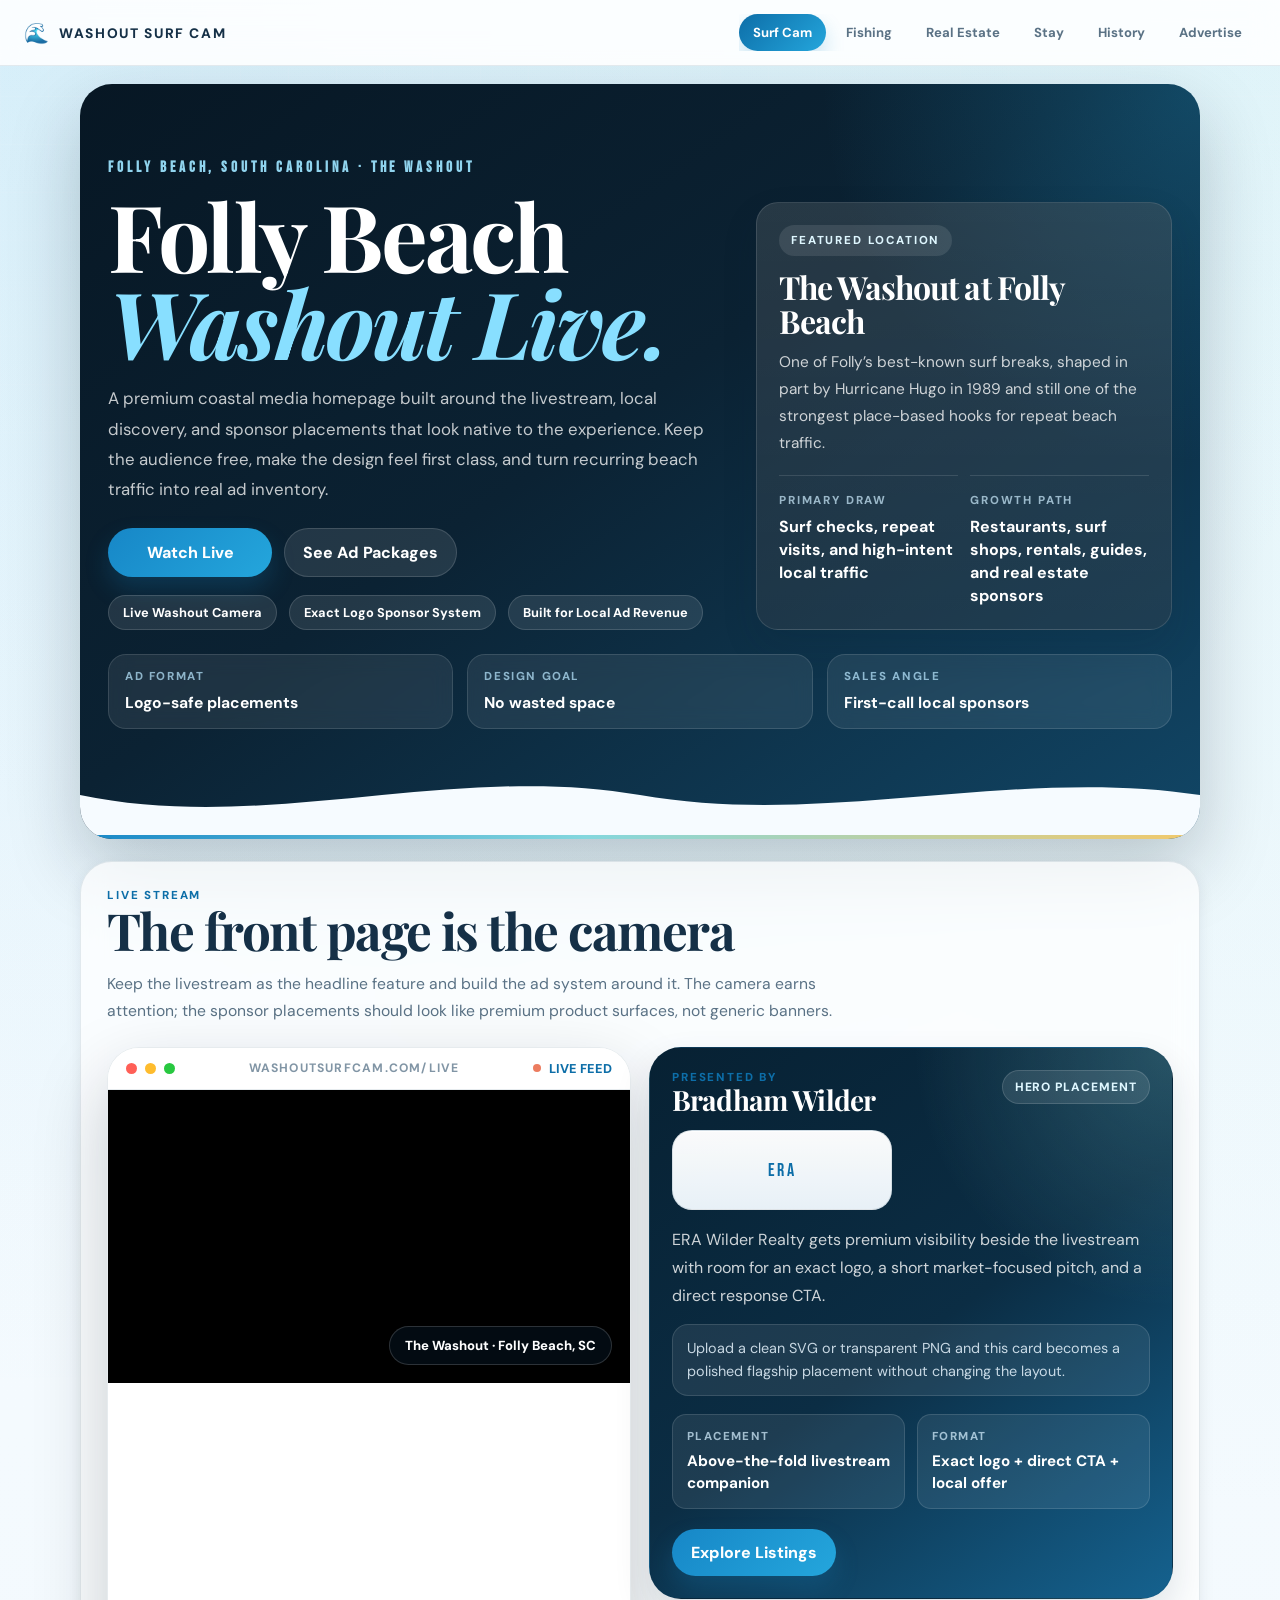
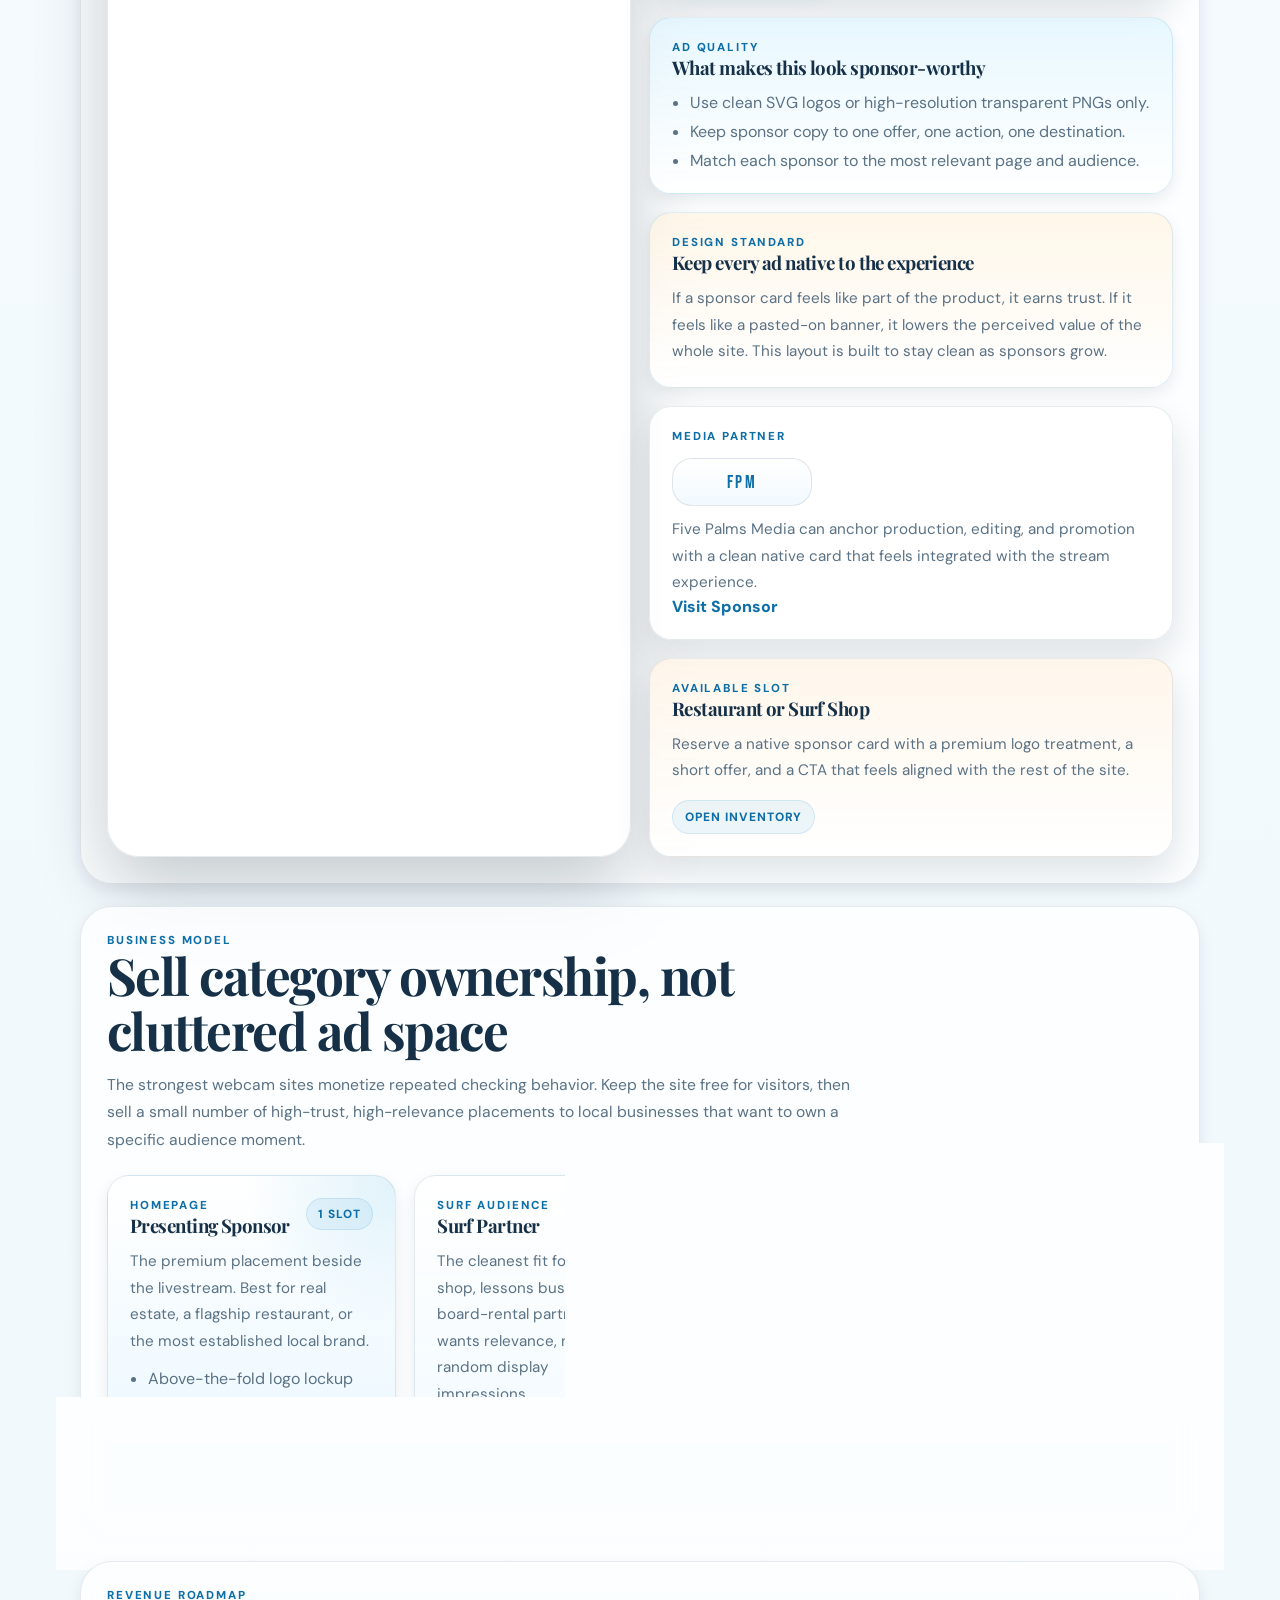
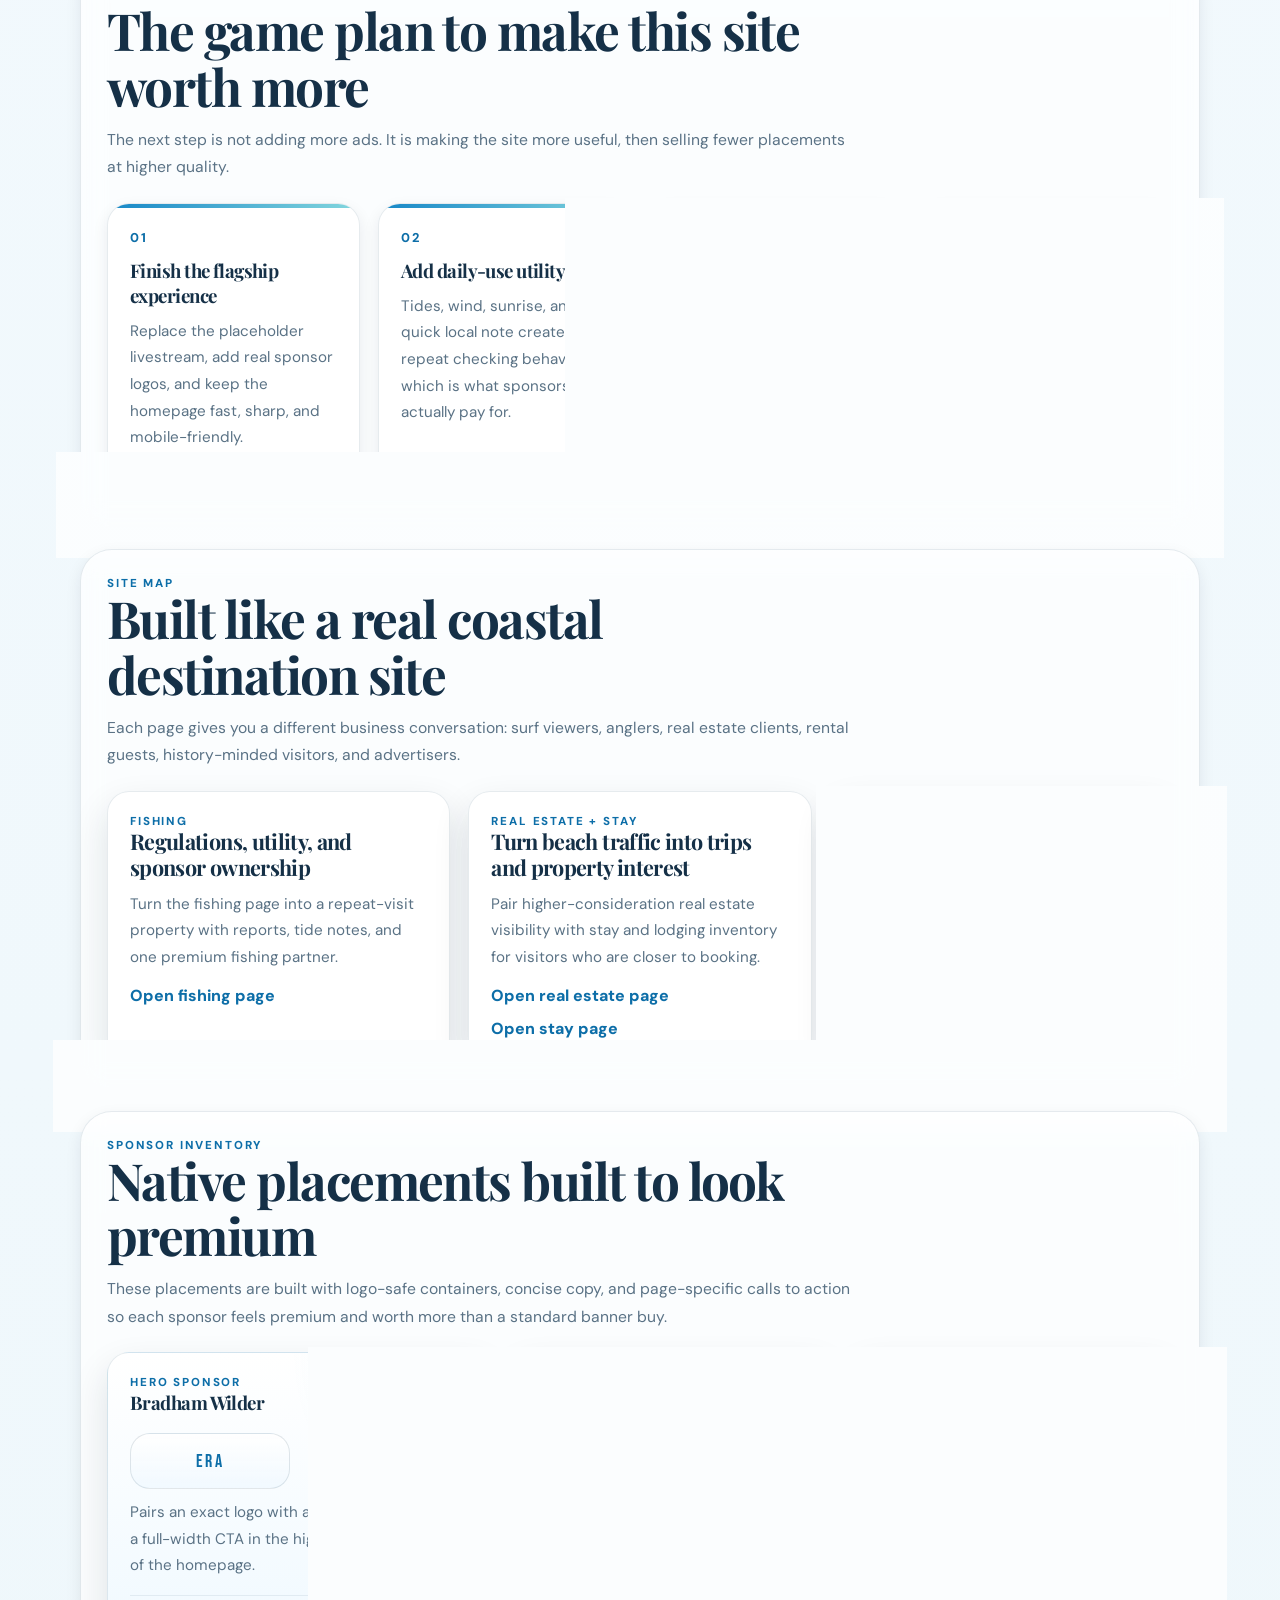
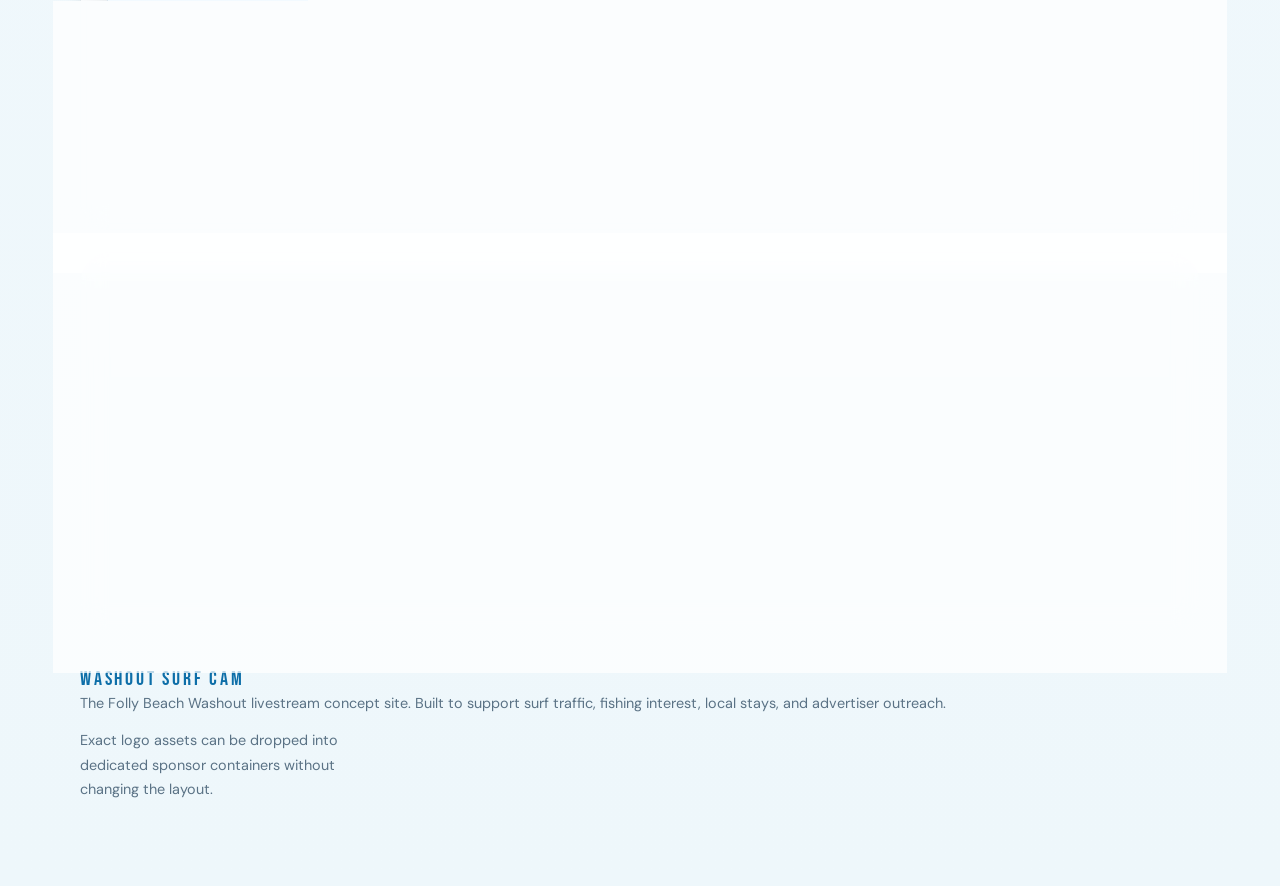
==== commit d3b6b31c: "Add files via upload" ====
--- a/index.html
+++ b/index.html
@@ -39,11 +39,10 @@
             <p class="eyebrow">Folly Beach, South Carolina · The Washout</p>
             <h1 class="hero-title">Folly Beach<br /><em>Washout Live.</em></h1>
             <p class="hero-sub">
-              This is the premiere page for the Folly Beach Washout livestream:
-              a coastal media hub built around the camera feed, fishing content,
-              real estate visibility, local stays, and sponsor-ready business
-              placements. The site stays free for visitors and is designed to be
-              funded by paid local advertising.
+              A premium coastal media homepage built around the livestream,
+              local discovery, and sponsor placements that look native to the
+              experience. Keep the audience free, make the design feel first
+              class, and turn recurring beach traffic into real ad inventory.
             </p>
             <div class="hero-actions">
               <a class="button button-primary" href="#live-stream">Watch Live</a>
@@ -51,8 +50,8 @@
             </div>
             <div class="pill-row">
               <span class="pill">Live Washout Camera</span>
-              <span class="pill">Fishing + Tides + Local Catch Info</span>
-              <span class="pill">Built to sell sponsorships</span>
+              <span class="pill">Exact Logo Sponsor System</span>
+              <span class="pill">Built for Local Ad Revenue</span>
             </div>
           </div>
 
@@ -67,14 +66,28 @@
             <div class="metric-grid">
               <div class="metric">
                 <span class="metric-label">Primary Draw</span>
-                <strong>Surf checks, beach traffic, and local sponsor visibility</strong>
+                <strong>Surf checks, repeat visits, and high-intent local traffic</strong>
               </div>
               <div class="metric">
                 <span class="metric-label">Growth Path</span>
-                <strong>Fishing reports, rentals, restaurants, shops, and media partners</strong>
+                <strong>Restaurants, surf shops, rentals, guides, and real estate sponsors</strong>
               </div>
             </div>
           </aside>
+        </div>
+        <div class="hero-proofbar">
+          <div class="proof-chip">
+            <span class="proof-label">Ad Format</span>
+            <strong>Logo-safe placements</strong>
+          </div>
+          <div class="proof-chip">
+            <span class="proof-label">Design Goal</span>
+            <strong>No wasted space</strong>
+          </div>
+          <div class="proof-chip">
+            <span class="proof-label">Sales Angle</span>
+            <strong>First-call local sponsors</strong>
+          </div>
         </div>
         <div class="hero-wave"></div>
       </header>
@@ -84,9 +97,9 @@
           <p class="section-eyebrow">Live Stream</p>
           <h2 class="section-title">The front page is the camera</h2>
           <p class="section-copy">
-            Keep the livestream as the headline feature and build the rest of the
-            site around the daily habits it creates. Replace the placeholder
-            embed in <code>script.js</code> when your real camera source is ready.
+            Keep the livestream as the headline feature and build the ad system
+            around it. The camera earns attention; the sponsor placements should
+            look like premium product surfaces, not generic banners.
           </p>
         </div>
 
@@ -117,24 +130,93 @@
           </div>
 
           <div class="stream-side">
+            <aside class="sponsor-spotlight" data-sponsor-card="era">
+              <div class="sponsor-spotlight-top">
+                <div>
+                  <p class="card-kicker">Presented By</p>
+                  <h3 class="sponsor-spotlight-title" data-sponsor-field="name">Bradham Wilder</h3>
+                </div>
+                <span class="sponsor-tier" data-sponsor-field="tier">Hero Placement</span>
+              </div>
+              <div
+                class="logo-lockup logo-lockup-hero"
+                data-sponsor-logo-slot="era"
+                aria-label="ERA Wilder Realty logo placement"
+              >
+                <img data-sponsor-logo="era" alt="" hidden />
+                <span data-sponsor-logo-fallback="era">ERA</span>
+              </div>
+              <p class="sponsor-spotlight-copy" data-sponsor-field="body">
+                Premium visibility beside the livestream with room for an exact
+                logo, short pitch, and direct response CTA.
+              </p>
+              <div class="sponsor-spotlight-note">
+                Upload a clean SVG or transparent PNG and this card becomes a polished
+                flagship placement without changing the layout.
+              </div>
+              <div class="sponsor-spotlight-meta">
+                <div class="metric-chip">
+                  <span class="metric-chip-label">Placement</span>
+                  <strong>Above-the-fold livestream companion</strong>
+                </div>
+                <div class="metric-chip">
+                  <span class="metric-chip-label">Format</span>
+                  <strong>Exact logo + direct CTA + local offer</strong>
+                </div>
+              </div>
+              <a class="button button-primary" href="#" data-sponsor-link="era" data-sponsor-cta="era">
+                View Sponsor
+              </a>
+            </aside>
+
             <div class="highlight-card">
-              <p class="card-kicker">Launch Checklist</p>
-              <h3>What to finish before outreach</h3>
+              <p class="card-kicker">Ad Quality</p>
+              <h3>What makes this look sponsor-worthy</h3>
               <ul class="list">
-                <li>Add the real livestream embed URL.</li>
-                <li>Swap in live sponsor links for Bradham Wilder and Five Palms Media.</li>
-                <li>Use the additional pages as proof of value for advertisers.</li>
+                <li>Use clean SVG logos or high-resolution transparent PNGs only.</li>
+                <li>Keep sponsor copy to one offer, one action, one destination.</li>
+                <li>Match each sponsor to the most relevant page and audience.</li>
               </ul>
             </div>
 
             <div class="highlight-card warm">
-              <p class="card-kicker">Washout Note</p>
-              <h3>Surf context people care about</h3>
+              <p class="card-kicker">Design Standard</p>
+              <h3>Keep every ad native to the experience</h3>
               <p class="card-copy">
-                The Washout is widely known as one of Folly Beach’s top surf spots
-                and is commonly noted as working best around mid- to high tide
-                with north or northwest winds.
+                If a sponsor card feels like part of the product, it earns trust.
+                If it feels like a pasted-on banner, it lowers the perceived value
+                of the whole site. This layout is built to stay clean as sponsors grow.
               </p>
+            </div>
+
+            <div class="sponsor-stack">
+              <article class="sponsor-mini-card" data-sponsor-card="five-palms">
+                <p class="card-kicker">Media Partner</p>
+                <div
+                  class="logo-lockup logo-lockup-compact"
+                  data-sponsor-logo-slot="five-palms"
+                  aria-label="Five Palms Media logo placement"
+                >
+                  <img data-sponsor-logo="five-palms" alt="" hidden />
+                  <span data-sponsor-logo-fallback="five-palms">FPM</span>
+                </div>
+                <p class="card-copy" data-sponsor-field="body">
+                  Production and creative support placement with a clean logo area.
+                </p>
+                <a class="mini-link" href="#" data-sponsor-link="five-palms" data-sponsor-cta="five-palms">
+                  Visit Sponsor
+                </a>
+              </article>
+
+              <article class="sponsor-mini-card sponsor-mini-card-muted">
+                <p class="card-kicker">Available Slot</p>
+                <h3>Restaurant or Surf Shop</h3>
+                <p class="card-copy">
+                  Reserve a native sponsor card with a premium logo treatment, a short
+                  offer, and a CTA that feels aligned with the rest of the site.
+                </p>
+                <span class="availability-pill">Open inventory</span>
+              </article>
             </div>
           </div>
         </div>
@@ -143,38 +225,117 @@
       <section class="section">
         <div class="section-header">
           <p class="section-eyebrow">Business Model</p>
-          <h2 class="section-title">Free for the public, ad-supported for the business</h2>
+          <h2 class="section-title">Sell category ownership, not cluttered ad space</h2>
           <p class="section-copy">
-            The goal is not to charge consumers. The goal is to build a useful
-            daily destination, keep it free, and monetize it through sponsor
-            placements for Folly Beach businesses that benefit from coastal
-            traffic.
+            The strongest webcam sites monetize repeated checking behavior. Keep
+            the site free for visitors, then sell a small number of high-trust,
+            high-relevance placements to local businesses that want to own a
+            specific audience moment.
           </p>
         </div>
 
-        <div class="grid-3">
-          <article class="feature-card">
-            <p class="card-kicker">For Visitors</p>
-            <h3>Live cam, tides, fishing, and local info</h3>
-            <p class="card-copy">
-              Give people a reason to return often by making the site genuinely
-              helpful and quick to use.
-            </p>
-          </article>
-          <article class="feature-card">
-            <p class="card-kicker">For Advertisers</p>
-            <h3>Paid placement next to real attention</h3>
-            <p class="card-copy">
-              Restaurants, surf shops, rentals, guides, and real estate brands
-              can sponsor the traffic instead of relying only on social posts.
-            </p>
-          </article>
-          <article class="feature-card">
-            <p class="card-kicker">For Growth</p>
-            <h3>More content means more sponsor inventory</h3>
-            <p class="card-copy">
-              Fishing, history, lodging, and local business pages create more
-              surfaces to sell without putting up a paywall.
+        <div class="inventory-map">
+          <article class="inventory-card inventory-card-featured">
+            <div class="inventory-card-top">
+              <div>
+                <p class="card-kicker">Homepage</p>
+                <h3>Presenting Sponsor</h3>
+              </div>
+              <span class="inventory-tag">1 slot</span>
+            </div>
+            <p class="card-copy">
+              The premium placement beside the livestream. Best for real estate,
+              a flagship restaurant, or the most established local brand.
+            </p>
+            <ul class="stack-list">
+              <li>Above-the-fold logo lockup</li>
+              <li>Featured CTA beside live conditions</li>
+              <li>Included in homepage logo wall</li>
+            </ul>
+          </article>
+          <article class="inventory-card">
+            <div class="inventory-card-top">
+              <div>
+                <p class="card-kicker">Surf Audience</p>
+                <h3>Surf Partner</h3>
+              </div>
+              <span class="inventory-tag">1 slot</span>
+            </div>
+            <p class="card-copy">
+              The cleanest fit for a surf shop, lessons business, or board-rental
+              partner that wants relevance, not random display impressions.
+            </p>
+          </article>
+          <article class="inventory-card">
+            <div class="inventory-card-top">
+              <div>
+                <p class="card-kicker">Fishing Audience</p>
+                <h3>Fishing Partner</h3>
+              </div>
+              <span class="inventory-tag">1 slot</span>
+            </div>
+            <p class="card-copy">
+              Built for bait, tackle, charter, and guide offers that belong next
+              to recurring fishing content and utility.
+            </p>
+          </article>
+          <article class="inventory-card">
+            <div class="inventory-card-top">
+              <div>
+                <p class="card-kicker">Travel Audience</p>
+                <h3>Stay Partner</h3>
+              </div>
+              <span class="inventory-tag">2 slots</span>
+            </div>
+            <p class="card-copy">
+              Lodging, rentals, and booking partners can show up in the exact
+              moment visitors start planning a trip to Folly.
+            </p>
+          </article>
+        </div>
+      </section>
+
+      <section class="section">
+        <div class="section-header">
+          <p class="section-eyebrow">Revenue Roadmap</p>
+          <h2 class="section-title">The game plan to make this site worth more</h2>
+          <p class="section-copy">
+            The next step is not adding more ads. It is making the site more
+            useful, then selling fewer placements at higher quality.
+          </p>
+        </div>
+
+        <div class="sales-steps">
+          <article class="sales-step">
+            <span class="step-number">01</span>
+            <h3>Finish the flagship experience</h3>
+            <p class="card-copy">
+              Replace the placeholder livestream, add real sponsor logos, and keep
+              the homepage fast, sharp, and mobile-friendly.
+            </p>
+          </article>
+          <article class="sales-step">
+            <span class="step-number">02</span>
+            <h3>Add daily-use utility</h3>
+            <p class="card-copy">
+              Tides, wind, sunrise, and a quick local note create repeat checking
+              behavior, which is what sponsors actually pay for.
+            </p>
+          </article>
+          <article class="sales-step">
+            <span class="step-number">03</span>
+            <h3>Sell exclusive category sponsorships</h3>
+            <p class="card-copy">
+              One sponsor per audience moment feels premium. It also makes the
+              sales conversation simpler and more valuable.
+            </p>
+          </article>
+          <article class="sales-step">
+            <span class="step-number">04</span>
+            <h3>Expand only after the first 3-5 sponsors</h3>
+            <p class="card-copy">
+              Once the homepage and category pages are full, add a small community
+              partner strip instead of filling the site with low-value inventory.
             </p>
           </article>
         </div>
@@ -194,10 +355,10 @@
         <div class="grid-3">
           <article class="feature-card">
             <p class="card-kicker">Fishing</p>
-            <h3>Regulations, species, and report slots</h3>
-            <p class="card-copy">
-              Add weekly updates, tide notes, and clear South Carolina bag-limit
-              snapshots so anglers have a reason to check back.
+            <h3>Regulations, utility, and sponsor ownership</h3>
+            <p class="card-copy">
+              Turn the fishing page into a repeat-visit property with reports,
+              tide notes, and one premium fishing partner.
             </p>
             <div class="mini-links">
               <a class="mini-link" href="./fishing.html">Open fishing page</a>
@@ -206,10 +367,10 @@
 
           <article class="feature-card">
             <p class="card-kicker">Real Estate + Stay</p>
-            <h3>Turn beach traffic into property interest</h3>
-            <p class="card-copy">
-              Support Bradham Wilder’s real estate brand while also creating
-              sponsor space for stays, rentals, and local booking partners.
+            <h3>Turn beach traffic into trips and property interest</h3>
+            <p class="card-copy">
+              Pair higher-consideration real estate visibility with stay and
+              lodging inventory for visitors who are closer to booking.
             </p>
             <div class="mini-links">
               <a class="mini-link" href="./real-estate.html">Open real estate page</a>
@@ -219,10 +380,10 @@
 
           <article class="feature-card">
             <p class="card-kicker">Advertise</p>
-            <h3>Give businesses a reason to say yes</h3>
-            <p class="card-copy">
-              Show real placements, sponsor categories, and prospect examples for
-              restaurants, surf shops, outfitters, and local hospitality brands.
+            <h3>Give businesses a clear sponsor map</h3>
+            <p class="card-copy">
+              Show the placement system, category ownership, packages, and local
+              outreach targets so buying feels simple and concrete.
             </p>
             <div class="mini-links">
               <a class="mini-link" href="./advertise.html">Open advertise page</a>
@@ -233,44 +394,153 @@
 
       <section class="section">
         <div class="section-header">
-          <p class="section-eyebrow">Premier Sponsors</p>
-          <h2 class="section-title">Front-and-center coastal partners</h2>
-        </div>
-
-        <div class="grid-2">
-          <article class="card">
-            <p class="card-kicker">Premier Sponsor</p>
-            <h3>Bradham Wilder</h3>
-            <p class="card-copy">
-              ERA Wilder Realty gets premium brand placement throughout the site,
-              especially on the real estate and sponsor-facing pages.
-            </p>
+          <p class="section-eyebrow">Sponsor Inventory</p>
+          <h2 class="section-title">Native placements built to look premium</h2>
+          <p class="section-copy">
+            These placements are built with logo-safe containers, concise copy,
+            and page-specific calls to action so each sponsor feels premium and
+            worth more than a standard banner buy.
+          </p>
+        </div>
+
+        <div class="sponsor-grid">
+          <article class="ad-card ad-card-featured" data-sponsor-card="era">
+            <div class="ad-card-header">
+              <div>
+                <p class="card-kicker">Hero Sponsor</p>
+                <h3 data-sponsor-field="name">Bradham Wilder</h3>
+              </div>
+              <span class="ad-badge">Most visible</span>
+            </div>
+            <div
+              class="logo-lockup logo-lockup-section"
+              data-sponsor-logo-slot="era"
+              aria-label="ERA Wilder Realty logo placement"
+            >
+              <img data-sponsor-logo="era" alt="" hidden />
+              <span data-sponsor-logo-fallback="era">ERA</span>
+            </div>
+            <p class="card-copy">
+              Pairs an exact logo with a concise message and a full-width CTA in
+              the highest-attention area of the homepage.
+            </p>
+            <div class="ad-card-footer">
+              <span>Best for real estate, flagship restaurant, or title sponsor</span>
+            </div>
             <div class="mini-links">
-              <a class="mini-link" href="#" data-sponsor-link="era">Add ERA Wilder Realty Link</a>
-            </div>
-          </article>
-
-          <article class="card">
-            <p class="card-kicker">Premier Sponsor</p>
-            <h3>Five Palms Media</h3>
-            <p class="card-copy">
-              A natural anchor for the media and production side of the project,
-              especially if Five Palms Media helps operate or promote the stream.
-            </p>
+              <a class="mini-link" href="#" data-sponsor-link="era" data-sponsor-cta="era">View Sponsor</a>
+            </div>
+          </article>
+
+          <article class="ad-card" data-sponsor-card="five-palms">
+            <div class="ad-card-header">
+              <div>
+                <p class="card-kicker">Media Partner</p>
+                <h3 data-sponsor-field="name">Five Palms Media</h3>
+              </div>
+              <span class="ad-badge">Video + production</span>
+            </div>
+            <div
+              class="logo-lockup logo-lockup-section"
+              data-sponsor-logo-slot="five-palms"
+              aria-label="Five Palms Media logo placement"
+            >
+              <img data-sponsor-logo="five-palms" alt="" hidden />
+              <span data-sponsor-logo-fallback="five-palms">FPM</span>
+            </div>
+            <p class="card-copy">
+              A strong native slot for media, creative, or operating partners with
+              clean logo treatment and supportive site copy.
+            </p>
+            <div class="ad-card-footer">
+              <span>Good for video, production, charter, or surf gear partners</span>
+            </div>
             <div class="mini-links">
-              <a class="mini-link" href="#" data-sponsor-link="five-palms">Add Five Palms Media Link</a>
-            </div>
+              <a class="mini-link" href="#" data-sponsor-link="five-palms" data-sponsor-cta="five-palms">Visit Sponsor</a>
+            </div>
+          </article>
+
+          <article class="ad-card ad-card-warm">
+            <div class="ad-card-header">
+              <div>
+                <p class="card-kicker">Fishing Page Slot</p>
+                <h3>Tackle, charter, or bait partner</h3>
+              </div>
+              <span class="ad-badge">Category targeted</span>
+            </div>
+            <div class="logo-lockup logo-lockup-section logo-lockup-empty" aria-label="Available sponsor logo slot">
+              <span>160 x 56 exact logo zone</span>
+            </div>
+            <p class="card-copy">
+              Best used for a local guide, bait shop, or outdoor brand that wants
+              attention next to recurring fishing content.
+            </p>
+            <div class="ad-card-footer">
+              <span>Category-targeted inventory sells better than random rotation</span>
+            </div>
+            <div class="mini-links">
+              <a class="mini-link" href="./advertise.html">See ad packages</a>
+            </div>
+          </article>
+        </div>
+      </section>
+
+      <section class="section partner-strip-section">
+        <div class="section-header">
+          <p class="section-eyebrow">Logo Wall</p>
+          <h2 class="section-title">Exact-logo slots that stay aligned</h2>
+          <p class="section-copy">
+            Use this strip for exact sponsor logos in consistent containers so each
+            brand feels deliberate even when the logo shapes differ.
+          </p>
+        </div>
+
+        <div class="partner-strip">
+          <article class="partner-tile" data-sponsor-card="era">
+            <div class="logo-lockup logo-lockup-wall" data-sponsor-logo-slot="era" aria-label="ERA Wilder Realty logo placement">
+              <img data-sponsor-logo="era" alt="" hidden />
+              <span data-sponsor-logo-fallback="era">ERA</span>
+            </div>
+            <p class="partner-name" data-sponsor-field="name">Bradham Wilder</p>
+          </article>
+
+          <article class="partner-tile" data-sponsor-card="five-palms">
+            <div class="logo-lockup logo-lockup-wall" data-sponsor-logo-slot="five-palms" aria-label="Five Palms Media logo placement">
+              <img data-sponsor-logo="five-palms" alt="" hidden />
+              <span data-sponsor-logo-fallback="five-palms">FPM</span>
+            </div>
+            <p class="partner-name" data-sponsor-field="name">Five Palms Media</p>
+          </article>
+
+          <article class="partner-tile partner-tile-open">
+            <div class="logo-lockup logo-lockup-wall logo-lockup-empty" aria-label="Available sponsor logo slot">
+              <span>Logo slot</span>
+            </div>
+            <p class="partner-name">Available local partner</p>
+          </article>
+
+          <article class="partner-tile partner-tile-open">
+            <div class="logo-lockup logo-lockup-wall logo-lockup-empty" aria-label="Available sponsor logo slot">
+              <span>Logo slot</span>
+            </div>
+            <p class="partner-name">Available local partner</p>
           </article>
         </div>
       </section>
 
       <footer class="footer">
         <div class="footer-row">
-          <div class="footer-brand">Washout Surf Cam</div>
-          <p class="footer-copy">
-            The Folly Beach Washout livestream concept site. Built to support
-            surf traffic, fishing interest, local stays, and advertiser outreach.
-          </p>
+          <div>
+            <div class="footer-brand">Washout Surf Cam</div>
+            <p class="footer-copy">
+              The Folly Beach Washout livestream concept site. Built to support
+              surf traffic, fishing interest, local stays, and advertiser outreach.
+            </p>
+          </div>
+          <div class="footer-mini-note">
+            Exact logo assets can be dropped into dedicated sponsor containers
+            without changing the layout.
+          </div>
         </div>
       </footer>
     </div>
--- a/styles.css
+++ b/styles.css
@@ -20,6 +20,7 @@
   --shadow-sm: 0 6px 16px rgba(8, 31, 47, 0.08);
   --shadow-md: 0 16px 36px rgba(8, 31, 47, 0.12);
   --shadow-lg: 0 24px 56px rgba(8, 31, 47, 0.18);
+  --shadow-xl: 0 30px 72px rgba(5, 24, 38, 0.22);
   --radius-md: 14px;
   --radius-lg: 22px;
   --radius-xl: 32px;
@@ -171,11 +172,11 @@
   overflow: hidden;
   margin-top: 18px;
   border-radius: var(--radius-xl);
-  padding: 80px 28px 94px;
+  padding: 72px 28px 110px;
   background:
     radial-gradient(circle at top right, rgba(36, 166, 220, 0.28), transparent 28%),
     linear-gradient(145deg, var(--navy-950) 0%, var(--navy-900) 46%, #114666 100%);
-  box-shadow: var(--shadow-lg);
+  box-shadow: var(--shadow-xl);
 }
 
 .hero::after {
@@ -260,6 +261,40 @@
 
 .hero-actions {
   margin-top: 24px;
+}
+
+.hero-proofbar {
+  position: relative;
+  z-index: 1;
+  display: grid;
+  grid-template-columns: repeat(3, minmax(0, 1fr));
+  gap: 14px;
+  margin-top: 24px;
+}
+
+.proof-chip {
+  padding: 14px 16px;
+  border-radius: 18px;
+  background: rgba(255, 255, 255, 0.08);
+  border: 1px solid rgba(255, 255, 255, 0.12);
+  backdrop-filter: blur(10px);
+}
+
+.proof-label {
+  display: block;
+  color: rgba(186, 231, 255, 0.72);
+  font-size: 0.72rem;
+  font-weight: 800;
+  letter-spacing: 0.14em;
+  text-transform: uppercase;
+}
+
+.proof-chip strong {
+  display: block;
+  margin-top: 8px;
+  color: var(--white);
+  font-size: 0.98rem;
+  line-height: 1.35;
 }
 
 .button,
@@ -418,7 +453,7 @@
 
 .section {
   margin-top: 22px;
-  padding: 28px;
+  padding: 26px;
   border-radius: var(--radius-xl);
   background: rgba(255, 255, 255, 0.72);
   border: 1px solid var(--line);
@@ -515,7 +550,7 @@
 .stream-card {
   overflow: hidden;
   border-radius: var(--radius-xl);
-  box-shadow: var(--shadow-lg);
+  box-shadow: var(--shadow-xl);
 }
 
 .stream-topbar {
@@ -626,6 +661,335 @@
   gap: 18px;
 }
 
+.sponsor-spotlight,
+.sponsor-mini-card,
+.ad-card,
+.partner-tile {
+  border: 1px solid var(--line);
+  box-shadow: var(--shadow-md);
+}
+
+.sponsor-spotlight {
+  padding: 22px;
+  border-radius: var(--radius-xl);
+  color: var(--white);
+  background:
+    radial-gradient(circle at top right, rgba(132, 215, 222, 0.24), transparent 34%),
+    linear-gradient(145deg, #072133 0%, #0b2d44 52%, #15628f 100%);
+}
+
+.sponsor-spotlight-top,
+.ad-card-header {
+  display: flex;
+  align-items: flex-start;
+  justify-content: space-between;
+  gap: 16px;
+}
+
+.sponsor-spotlight-title {
+  font-size: 1.75rem;
+  line-height: 1.05;
+}
+
+.sponsor-tier,
+.ad-badge,
+.availability-pill {
+  display: inline-flex;
+  align-items: center;
+  justify-content: center;
+  padding: 8px 12px;
+  border-radius: 999px;
+  font-size: 0.75rem;
+  font-weight: 800;
+  letter-spacing: 0.08em;
+  text-transform: uppercase;
+  white-space: nowrap;
+}
+
+.sponsor-tier {
+  color: #dff7ff;
+  background: rgba(255, 255, 255, 0.1);
+  border: 1px solid rgba(255, 255, 255, 0.14);
+}
+
+.sponsor-spotlight-copy {
+  margin-top: 16px;
+  color: rgba(255, 255, 255, 0.8);
+  line-height: 1.75;
+}
+
+.sponsor-spotlight-note {
+  margin-top: 14px;
+  padding: 12px 14px;
+  border-radius: 16px;
+  color: rgba(232, 246, 255, 0.84);
+  font-size: 0.9rem;
+  line-height: 1.6;
+  background: rgba(255, 255, 255, 0.08);
+  border: 1px solid rgba(255, 255, 255, 0.12);
+}
+
+.sponsor-spotlight-meta {
+  display: grid;
+  grid-template-columns: repeat(2, minmax(0, 1fr));
+  gap: 12px;
+  margin: 18px 0 20px;
+}
+
+.metric-chip {
+  padding: 14px;
+  border-radius: var(--radius-md);
+  background: rgba(255, 255, 255, 0.08);
+  border: 1px solid rgba(255, 255, 255, 0.12);
+}
+
+.metric-chip-label {
+  display: block;
+  color: rgba(214, 240, 255, 0.72);
+  font-size: 0.72rem;
+  font-weight: 800;
+  letter-spacing: 0.12em;
+  text-transform: uppercase;
+}
+
+.metric-chip strong {
+  display: block;
+  margin-top: 6px;
+  font-size: 0.95rem;
+  line-height: 1.45;
+}
+
+.logo-lockup {
+  display: flex;
+  align-items: center;
+  justify-content: center;
+  overflow: hidden;
+  border-radius: 20px;
+  border: 1px solid rgba(17, 58, 87, 0.12);
+  background:
+    linear-gradient(180deg, rgba(255, 255, 255, 0.98), rgba(241, 249, 255, 0.96));
+  box-shadow: inset 0 1px 0 rgba(255, 255, 255, 0.82);
+}
+
+.logo-lockup img {
+  max-width: calc(100% - 32px);
+  max-height: calc(100% - 24px);
+  width: auto;
+  height: auto;
+  object-fit: contain;
+}
+
+.logo-lockup.has-logo {
+  background: rgba(255, 255, 255, 0.98);
+}
+
+.logo-lockup span {
+  font-family: "Bebas Neue", sans-serif;
+  letter-spacing: 0.14em;
+  font-size: 1.1rem;
+  color: var(--blue-700);
+}
+
+.logo-lockup-hero {
+  width: 220px;
+  height: 80px;
+  margin-top: 16px;
+}
+
+.logo-lockup-section {
+  width: 160px;
+  height: 56px;
+  margin-top: 18px;
+}
+
+.logo-lockup-compact {
+  width: 140px;
+  height: 48px;
+  margin: 14px 0 0;
+}
+
+.logo-lockup-wall {
+  width: 100%;
+  min-height: 84px;
+}
+
+.logo-lockup-empty {
+  border-style: dashed;
+  background:
+    linear-gradient(180deg, rgba(243, 249, 253, 0.96), rgba(255, 255, 255, 0.98));
+}
+
+.logo-lockup-empty span {
+  font-size: 0.95rem;
+  color: var(--ink-faint);
+}
+
+.sponsor-stack,
+.partner-strip,
+.sponsor-grid {
+  display: grid;
+  gap: 18px;
+}
+
+.inventory-map,
+.sales-steps,
+.contact-grid {
+  display: grid;
+  gap: 18px;
+}
+
+.inventory-map {
+  grid-template-columns: 1.2fr 1fr 1fr 1fr;
+}
+
+.sales-steps {
+  grid-template-columns: repeat(4, minmax(0, 1fr));
+}
+
+.contact-grid {
+  grid-template-columns: 1.25fr 0.85fr;
+  align-items: start;
+}
+
+.sponsor-mini-card,
+.ad-card,
+.partner-tile,
+.inventory-card,
+.sales-step {
+  border-radius: var(--radius-lg);
+  padding: 22px;
+  background: rgba(255, 255, 255, 0.96);
+}
+
+.inventory-card,
+.sales-step {
+  border: 1px solid var(--line);
+  box-shadow: var(--shadow-sm);
+}
+
+.inventory-card {
+  background:
+    linear-gradient(180deg, rgba(255, 255, 255, 0.98), rgba(239, 249, 255, 0.96));
+}
+
+.inventory-card-featured {
+  background:
+    radial-gradient(circle at top right, rgba(36, 166, 220, 0.14), transparent 34%),
+    linear-gradient(180deg, rgba(255, 255, 255, 0.98), rgba(231, 246, 255, 0.98));
+}
+
+.inventory-card-top {
+  display: flex;
+  align-items: flex-start;
+  justify-content: space-between;
+  gap: 14px;
+}
+
+.inventory-tag {
+  display: inline-flex;
+  align-items: center;
+  justify-content: center;
+  padding: 7px 11px;
+  border-radius: 999px;
+  color: var(--blue-700);
+  font-size: 0.74rem;
+  font-weight: 800;
+  letter-spacing: 0.08em;
+  text-transform: uppercase;
+  background: rgba(23, 135, 199, 0.08);
+  border: 1px solid rgba(23, 135, 199, 0.12);
+}
+
+.stack-list {
+  margin: 14px 0 0;
+  padding-left: 18px;
+  color: var(--ink-soft);
+}
+
+.stack-list li + li {
+  margin-top: 8px;
+}
+
+.sales-step {
+  position: relative;
+  overflow: hidden;
+}
+
+.sales-step::before {
+  content: "";
+  position: absolute;
+  inset: 0 auto auto 0;
+  width: 100%;
+  height: 4px;
+  background: linear-gradient(90deg, var(--blue-600), var(--seafoam));
+}
+
+.step-number {
+  display: inline-flex;
+  margin-bottom: 12px;
+  color: var(--blue-700);
+  font-size: 0.8rem;
+  font-weight: 800;
+  letter-spacing: 0.16em;
+  text-transform: uppercase;
+}
+
+.ad-card-footer {
+  margin-top: 16px;
+  padding-top: 14px;
+  border-top: 1px solid rgba(17, 58, 87, 0.08);
+  color: var(--ink-soft);
+  font-size: 0.88rem;
+  line-height: 1.6;
+}
+
+.sponsor-mini-card-muted,
+.ad-card-warm {
+  background:
+    linear-gradient(180deg, rgba(255, 245, 232, 0.86), rgba(255, 255, 255, 0.98));
+}
+
+.availability-pill,
+.ad-badge {
+  color: var(--blue-700);
+  background: rgba(23, 135, 199, 0.08);
+  border: 1px solid rgba(23, 135, 199, 0.12);
+}
+
+.availability-pill {
+  margin-top: 16px;
+}
+
+.sponsor-grid {
+  grid-template-columns: 1.2fr 1fr 1fr;
+}
+
+.ad-card-featured {
+  background:
+    radial-gradient(circle at top right, rgba(36, 166, 220, 0.12), transparent 34%),
+    linear-gradient(180deg, rgba(255, 255, 255, 0.98), rgba(232, 246, 255, 0.98));
+}
+
+.partner-strip {
+  grid-template-columns: repeat(4, minmax(0, 1fr));
+}
+
+.partner-tile {
+  text-align: center;
+}
+
+.partner-name {
+  margin-top: 14px;
+  font-size: 0.92rem;
+  font-weight: 800;
+  color: var(--ink);
+}
+
+.partner-tile-open .partner-name,
+.footer-mini-note {
+  color: var(--ink-soft);
+}
+
 .highlight-card {
   border-radius: var(--radius-lg);
   padding: 22px;
@@ -733,6 +1097,7 @@
 
 .pricing-card.featured {
   outline: 2px solid rgba(23, 135, 199, 0.16);
+  box-shadow: var(--shadow-md);
 }
 
 .price {
@@ -748,6 +1113,13 @@
   color: var(--ink-soft);
 }
 
+.price-note {
+  margin-top: 10px;
+  color: var(--ink-faint);
+  font-size: 0.9rem;
+  line-height: 1.65;
+}
+
 .pricing-card ul {
   margin-top: 16px;
   padding-left: 18px;
@@ -756,6 +1128,11 @@
 
 .contact-card {
   text-align: center;
+}
+
+.sponsor-system-section .feature-card {
+  background:
+    linear-gradient(180deg, rgba(255, 255, 255, 0.98), rgba(236, 247, 255, 0.96));
 }
 
 .contact-actions {
@@ -782,6 +1159,12 @@
 
 .footer-copy {
   font-size: 0.9rem;
+}
+
+.footer-mini-note {
+  max-width: 26ch;
+  font-size: 0.9rem;
+  line-height: 1.7;
 }
 
 .muted {
@@ -798,12 +1181,22 @@
   .prospect-grid,
   .reg-grid,
   .timeline,
-  .pricing-grid {
+  .pricing-grid,
+  .sales-steps,
+  .contact-grid {
     grid-template-columns: 1fr;
   }
 
   .hero-title {
     max-width: 100%;
+  }
+
+  .sponsor-grid,
+  .partner-strip,
+  .sponsor-spotlight-meta,
+  .hero-proofbar,
+  .inventory-map {
+    grid-template-columns: 1fr;
   }
 }
 
@@ -841,6 +1234,17 @@
     text-align: center;
   }
 
+  .sponsor-spotlight-top,
+  .ad-card-header {
+    flex-direction: column;
+  }
+
+  .logo-lockup-hero,
+  .logo-lockup-section,
+  .logo-lockup-compact {
+    width: 100%;
+  }
+
   .footer-row {
     flex-direction: column;
     align-items: flex-start;
